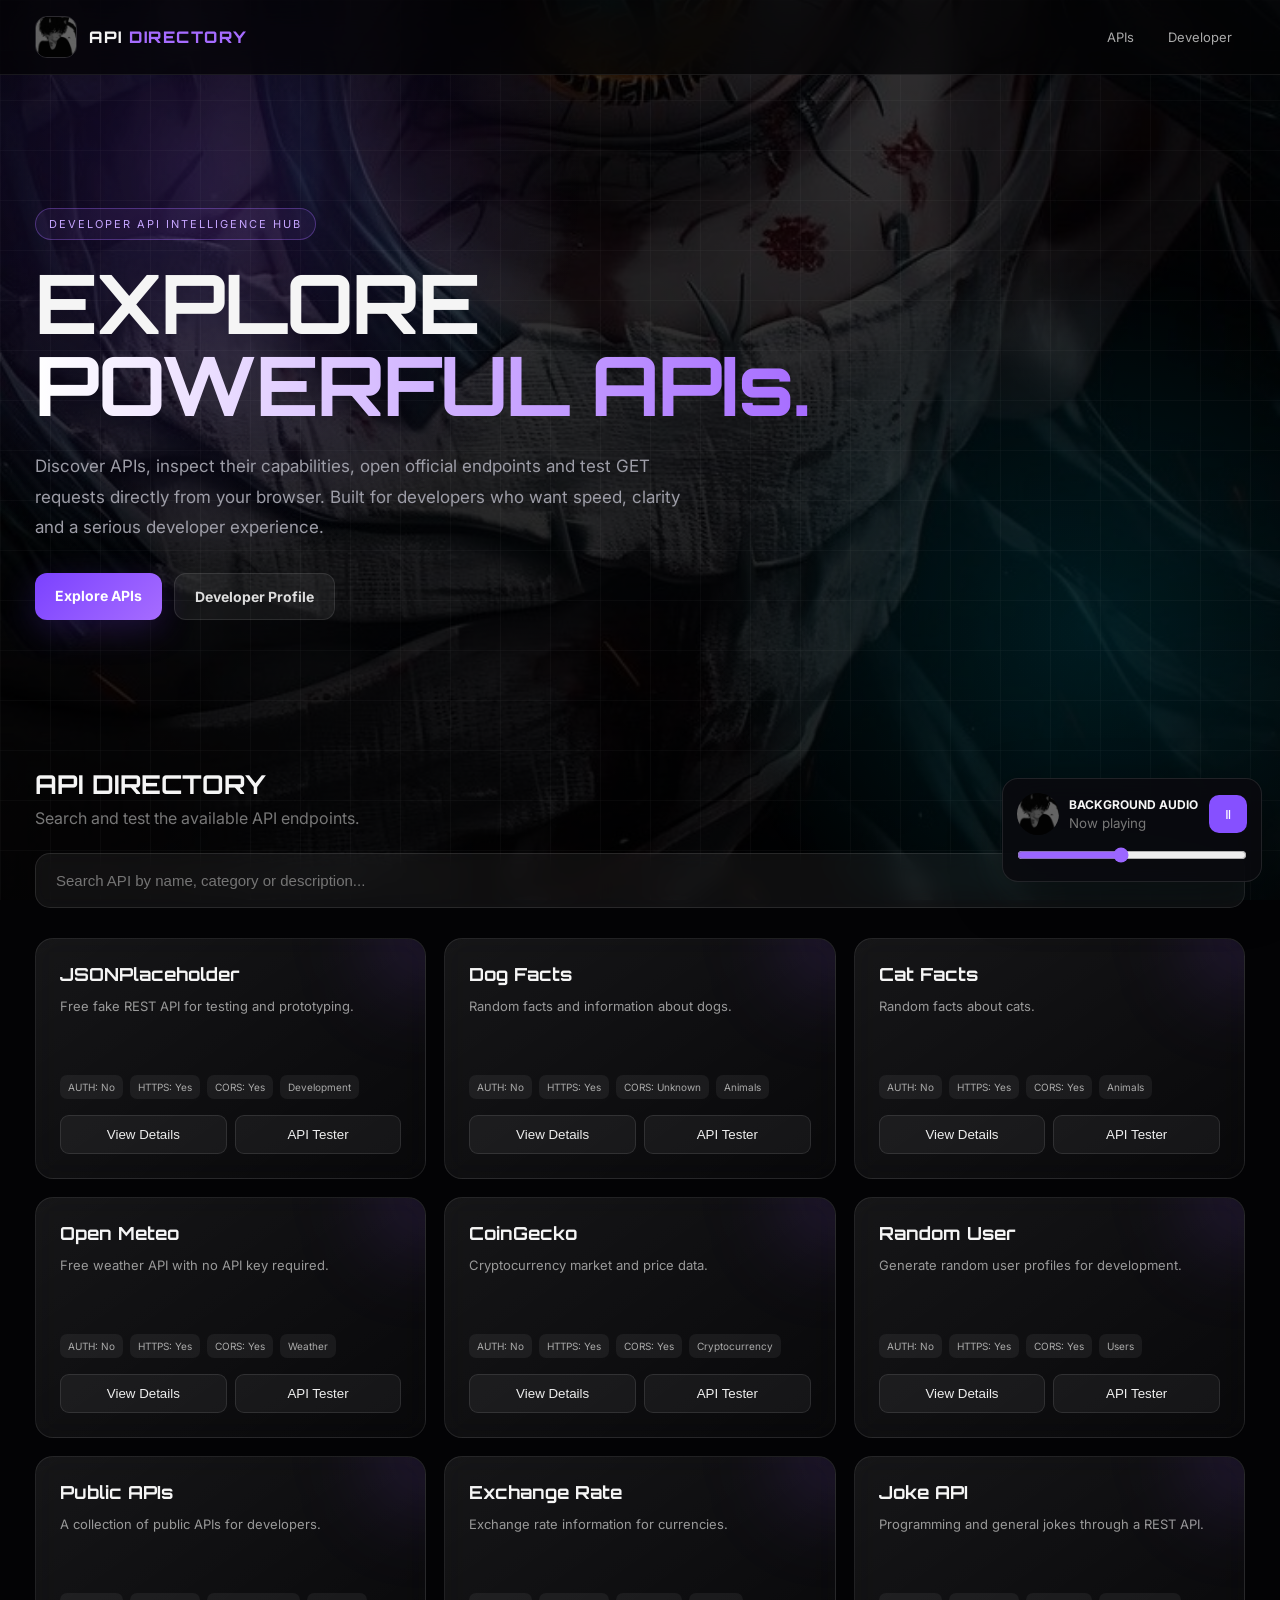
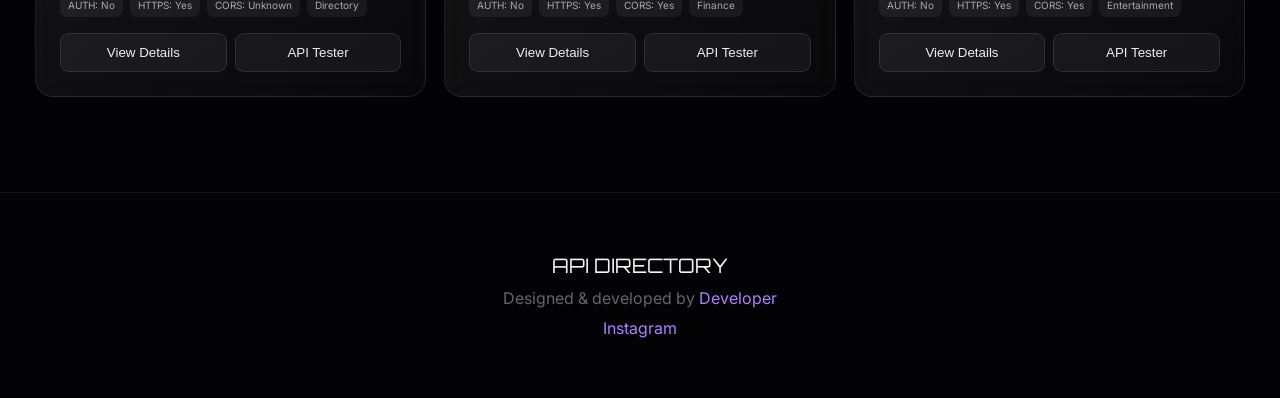
==== index.html @ 4d9b7f20 "Add files via upload" ====
<!DOCTYPE html>
<html lang="en">
<head>
<meta charset="UTF-8">
<meta name="viewport" content="width=device-width, initial-scale=1.0">
<meta name="theme-color" content="#050505">

<title>API DIRECTORY | Developer Hub</title>

<style>
@import url('https://fonts.googleapis.com/css2?family=Inter:wght@400;500;600;700;800&family=Orbitron:wght@500;600;700;800&display=swap');

*{
    box-sizing:border-box;
    margin:0;
    padding:0;
}

html{
    scroll-behavior:smooth;
}

body{
    background:#030305;
    color:#f5f5f5;
    font-family:Inter,Arial,sans-serif;
    overflow-x:hidden;
}

/* Background */
body::before{
    content:"";
    position:fixed;
    inset:0;
    background:
        linear-gradient(rgba(0,0,0,.76),rgba(0,0,0,.9)),
        url("image1.png") center/cover no-repeat;
    z-index:-3;
}

body::after{
    content:"";
    position:fixed;
    inset:0;
    background:
        radial-gradient(circle at 15% 20%,rgba(125,70,255,.18),transparent 30%),
        radial-gradient(circle at 85% 70%,rgba(0,220,255,.12),transparent 30%);
    z-index:-2;
    pointer-events:none;
}

/* Animated grid */
.grid{
    position:fixed;
    inset:0;
    z-index:-1;
    opacity:.08;
    background-image:
        linear-gradient(rgba(255,255,255,.4) 1px,transparent 1px),
        linear-gradient(90deg,rgba(255,255,255,.4) 1px,transparent 1px);
    background-size:50px 50px;
    animation:gridMove 12s linear infinite;
}

@keyframes gridMove{
    from{transform:translateY(0)}
    to{transform:translateY(50px)}
}

/* Header */
header{
    position:sticky;
    top:0;
    z-index:1000;
    backdrop-filter:blur(20px);
    background:rgba(3,3,5,.72);
    border-bottom:1px solid rgba(255,255,255,.08);
}

.nav{
    max-width:1250px;
    margin:auto;
    padding:16px 20px;
    display:flex;
    align-items:center;
    justify-content:space-between;
    gap:15px;
}

.brand{
    display:flex;
    align-items:center;
    gap:12px;
}

.brand img{
    width:42px;
    height:42px;
    object-fit:cover;
    border-radius:12px;
    border:1px solid rgba(255,255,255,.15);
}

.brand-name{
    font-family:Orbitron,sans-serif;
    font-size:16px;
    font-weight:800;
    letter-spacing:1.5px;
}

.brand-name span{
    color:#a66cff;
}

.nav-links{
    display:flex;
    gap:8px;
}

.nav-links a{
    color:#aaa;
    text-decoration:none;
    padding:10px 13px;
    border-radius:10px;
    transition:.3s;
    font-size:13px;
}

.nav-links a:hover{
    color:white;
    background:rgba(255,255,255,.08);
}

/* Hero */
.hero{
    min-height:72vh;
    max-width:1250px;
    margin:auto;
    padding:100px 20px 70px;
    display:flex;
    align-items:center;
}

.hero-content{
    max-width:800px;
}

.badge{
    display:inline-block;
    padding:8px 13px;
    border:1px solid rgba(166,108,255,.35);
    border-radius:100px;
    background:rgba(166,108,255,.08);
    color:#c6a5ff;
    font-size:11px;
    letter-spacing:2px;
    text-transform:uppercase;
    animation:pulse 2.5s infinite;
}

@keyframes pulse{
    50%{box-shadow:0 0 30px rgba(166,108,255,.2)}
}

.hero h1{
    margin-top:22px;
    font-family:Orbitron,sans-serif;
    font-size:clamp(38px,7vw,82px);
    line-height:1;
    letter-spacing:-2px;
}

.hero h1 span{
    background:linear-gradient(90deg,#fff,#a66cff,#57eaff,#fff);
    background-size:300%;
    -webkit-background-clip:text;
    color:transparent;
    animation:textFlow 5s linear infinite;
}

@keyframes textFlow{
    to{background-position:300%}
}

.hero p{
    margin-top:25px;
    color:#9d9da7;
    font-size:17px;
    line-height:1.8;
    max-width:650px;
}

.hero-buttons{
    display:flex;
    flex-wrap:wrap;
    gap:12px;
    margin-top:30px;
}

.btn{
    border:0;
    text-decoration:none;
    cursor:pointer;
    padding:14px 20px;
    border-radius:12px;
    font-weight:700;
    transition:.3s;
    font-size:14px;
}

.btn-primary{
    color:white;
    background:linear-gradient(135deg,#7b42ff,#a66cff);
    box-shadow:0 10px 35px rgba(123,66,255,.22);
}

.btn-primary:hover{
    transform:translateY(-3px);
    box-shadow:0 15px 45px rgba(123,66,255,.4);
}

.btn-dark{
    color:#ddd;
    background:rgba(255,255,255,.06);
    border:1px solid rgba(255,255,255,.1);
}

.btn-dark:hover{
    background:rgba(255,255,255,.1);
}

/* Search */
.section{
    max-width:1250px;
    margin:auto;
    padding:45px 20px;
}

.section-title{
    font-family:Orbitron,sans-serif;
    font-size:26px;
    margin-bottom:8px;
}

.section-subtitle{
    color:#777;
    margin-bottom:25px;
}

.search-box{
    position:relative;
    margin-bottom:30px;
}

.search-box input{
    width:100%;
    padding:18px 20px;
    background:rgba(255,255,255,.055);
    border:1px solid rgba(255,255,255,.1);
    color:white;
    outline:none;
    border-radius:15px;
    font-size:15px;
    backdrop-filter:blur(10px);
}

.search-box input:focus{
    border-color:#8957ff;
    box-shadow:0 0 30px rgba(137,87,255,.12);
}

/* Cards */
.api-grid{
    display:grid;
    grid-template-columns:repeat(3,1fr);
    gap:18px;
}

.api-card{
    position:relative;
    overflow:hidden;
    padding:24px;
    border-radius:18px;
    background:linear-gradient(
        145deg,
        rgba(255,255,255,.08),
        rgba(255,255,255,.025)
    );
    border:1px solid rgba(255,255,255,.09);
    backdrop-filter:blur(15px);
    transition:.4s;
    animation:cardIn .7s both;
}

.api-card::before{
    content:"";
    position:absolute;
    width:120px;
    height:120px;
    border-radius:50%;
    background:rgba(145,80,255,.13);
    filter:blur(40px);
    top:-60px;
    right:-60px;
}

.api-card:hover{
    transform:translateY(-8px);
    border-color:rgba(166,108,255,.4);
    box-shadow:0 20px 60px rgba(0,0,0,.35);
}

@keyframes cardIn{
    from{
        opacity:0;
        transform:translateY(20px);
    }
    to{
        opacity:1;
        transform:translateY(0);
    }
}

.api-card h3{
    font-family:Orbitron,sans-serif;
    font-size:18px;
    margin-bottom:10px;
}

.api-card p{
    color:#999;
    font-size:13px;
    line-height:1.7;
    min-height:65px;
}

.tags{
    display:flex;
    flex-wrap:wrap;
    gap:7px;
    margin:15px 0;
}

.tag{
    padding:6px 8px;
    background:rgba(255,255,255,.06);
    border-radius:7px;
    font-size:10px;
    color:#aaa;
}

.card-actions{
    display:flex;
    gap:8px;
    margin-top:16px;
}

.small-btn{
    flex:1;
    padding:11px;
    border-radius:9px;
    border:1px solid rgba(255,255,255,.1);
    color:#eee;
    background:rgba(255,255,255,.05);
    cursor:pointer;
    transition:.25s;
}

.small-btn:hover{
    background:#8752ff;
}

/* Modal */
.modal{
    position:fixed;
    inset:0;
    z-index:2000;
    display:none;
    align-items:center;
    justify-content:center;
    padding:20px;
    background:rgba(0,0,0,.8);
    backdrop-filter:blur(12px);
}

.modal.active{
    display:flex;
    animation:fadeIn .3s;
}

@keyframes fadeIn{
    from{opacity:0}
    to{opacity:1}
}

.modal-box{
    width:min(700px,100%);
    max-height:90vh;
    overflow:auto;
    background:#0a0a0e;
    border:1px solid rgba(255,255,255,.1);
    border-radius:20px;
    padding:25px;
    box-shadow:0 30px 100px #000;
    animation:modalIn .35s;
}

@keyframes modalIn{
    from{
        transform:scale(.92) translateY(20px);
        opacity:0;
    }
    to{
        transform:scale(1) translateY(0);
        opacity:1;
    }
}

.modal-head{
    display:flex;
    justify-content:space-between;
    align-items:center;
    gap:10px;
    margin-bottom:20px;
}

.close{
    width:38px;
    height:38px;
    border-radius:10px;
    border:0;
    background:rgba(255,255,255,.07);
    color:white;
    cursor:pointer;
    font-size:20px;
}

.api-url{
    width:100%;
    padding:14px;
    border-radius:10px;
    background:#111116;
    color:#bbb;
    border:1px solid rgba(255,255,255,.08);
    margin:10px 0 15px;
    word-break:break-all;
}

.test-row{
    display:flex;
    gap:10px;
}

.test-row input{
    flex:1;
    padding:13px;
    border-radius:10px;
    border:1px solid rgba(255,255,255,.1);
    background:#111116;
    color:white;
    outline:none;
}

.response{
    margin-top:15px;
    background:#050507;
    border:1px solid rgba(255,255,255,.07);
    padding:15px;
    border-radius:12px;
    min-height:100px;
    max-height:300px;
    overflow:auto;
    white-space:pre-wrap;
    font-family:monospace;
    color:#b8ffce;
    font-size:12px;
}

/* Music */
.music-panel{
    position:fixed;
    right:18px;
    bottom:18px;
    z-index:1500;
    width:260px;
    padding:14px;
    border-radius:16px;
    background:rgba(10,10,14,.88);
    border:1px solid rgba(255,255,255,.1);
    backdrop-filter:blur(20px);
    box-shadow:0 15px 50px rgba(0,0,0,.4);
}

.music-top{
    display:flex;
    align-items:center;
    gap:10px;
}

.music-disc{
    width:42px;
    height:42px;
    border-radius:50%;
    object-fit:cover;
    animation:spin 5s linear infinite;
    animation-play-state:paused;
}

.music-disc.playing{
    animation-play-state:running;
}

@keyframes spin{
    to{transform:rotate(360deg)}
}

.music-info{
    flex:1;
    overflow:hidden;
}

.music-info strong{
    display:block;
    font-size:12px;
}

.music-info small{
    color:#777;
}

.music-control{
    width:38px;
    height:38px;
    border:0;
    border-radius:10px;
    background:#8650ff;
    color:white;
    cursor:pointer;
}

.volume{
    width:100%;
    margin-top:12px;
    accent-color:#9b66ff;
}

.music-warning{
    display:none;
    margin-top:8px;
    font-size:10px;
    color:#999;
}

/* Footer */
footer{
    margin-top:50px;
    padding:60px 20px;
    text-align:center;
    border-top:1px solid rgba(255,255,255,.07);
}

.footer-title{
    font-family:Orbitron,sans-serif;
    font-size:20px;
}

footer p{
    color:#666;
    margin-top:10px;
}

footer a{
    color:#ad80ff;
    text-decoration:none;
}

/* Responsive */
@media(max-width:900px){
    .api-grid{
        grid-template-columns:repeat(2,1fr);
    }
}

@media(max-width:600px){
    .nav-links a:nth-child(1){
        display:none;
    }

    .hero{
        min-height:65vh;
        padding-top:70px;
    }

    .hero h1{
        font-size:43px;
    }

    .hero p{
        font-size:14px;
    }

    .api-grid{
        grid-template-columns:1fr;
    }

    .music-panel{
        width:calc(100% - 30px);
        right:15px;
        bottom:15px;
    }
}
</style>
</head>

<body>

<div class="grid"></div>

<header>
    <nav class="nav">
        <div class="brand">
            <img src="image.png" alt="Logo">
            <div class="brand-name">API <span>DIRECTORY</span></div>
        </div>

        <div class="nav-links">
            <a href="#apis">APIs</a>
            <a href="developer.html">Developer</a>
        </div>
    </nav>
</header>

<main>

<section class="hero">
    <div class="hero-content">

        <div class="badge">Developer API Intelligence Hub</div>

        <h1>
            EXPLORE<br>
            <span>POWERFUL APIs.</span>
        </h1>

        <p>
            Discover APIs, inspect their capabilities, open official
            endpoints and test GET requests directly from your browser.
            Built for developers who want speed, clarity and a serious
            developer experience.
        </p>

        <div class="hero-buttons">
            <a href="#apis" class="btn btn-primary">Explore APIs</a>
            <a href="developer.html" class="btn btn-dark">Developer Profile</a>
        </div>

    </div>
</section>

<section class="section" id="apis">

    <h2 class="section-title">API DIRECTORY</h2>
    <p class="section-subtitle">
        Search and test the available API endpoints.
    </p>

    <div class="search-box">
        <input
            id="searchInput"
            type="search"
            placeholder="Search API by name, category or description..."
        >
    </div>

    <div class="api-grid" id="apiGrid"></div>

</section>

</main>

<!-- API MODAL -->
<div class="modal" id="apiModal">

    <div class="modal-box">

        <div class="modal-head">
            <div>
                <div class="badge">API TESTER</div>
                <h2 id="modalTitle" style="margin-top:12px;">API</h2>
            </div>

            <button class="close" id="closeModal">×</button>
        </div>

        <p id="modalDescription" style="color:#999;line-height:1.7;"></p>

        <div class="api-url" id="modalUrl"></div>

        <div class="test-row">
            <input id="testUrl" type="url" placeholder="GET endpoint URL">
            <button class="btn btn-primary" id="sendRequest">
                TEST
            </button>
        </div>

        <div class="response" id="responseBox">
Waiting for request...
        </div>

    </div>

</div>

<!-- MUSIC -->
<audio id="bgMusic" src="music.mp3" loop preload="auto"></audio>

<div class="music-panel">

    <div class="music-top">

        <img
            src="image.png"
            class="music-disc"
            id="musicDisc"
            alt="Music"
        >

        <div class="music-info">
            <strong>BACKGROUND AUDIO</strong>
            <small id="musicStatus">Preparing...</small>
        </div>

        <button class="music-control" id="musicButton">
            ▶
        </button>

    </div>

    <input
        class="volume"
        id="volumeControl"
        type="range"
        min="0"
        max="1"
        step="0.01"
        value="0.45"
    >

    <div class="music-warning" id="musicWarning">
        Browser autoplay blocked. Tap PLAY to start music.
    </div>

</div>

<footer>

    <div class="footer-title">API DIRECTORY</div>

    <p>
        Designed & developed by
        <a href="developer.html">Developer</a>
    </p>

    <p>
        <a
            href="https://www.instagram.com/elicen_furios?igsi=d3NiNTMwZGF1MnZj"
            target="_blank"
            rel="noopener"
        >
            Instagram
        </a>
    </p>

</footer>

<script src="app.js"></script>

</body>
</html>
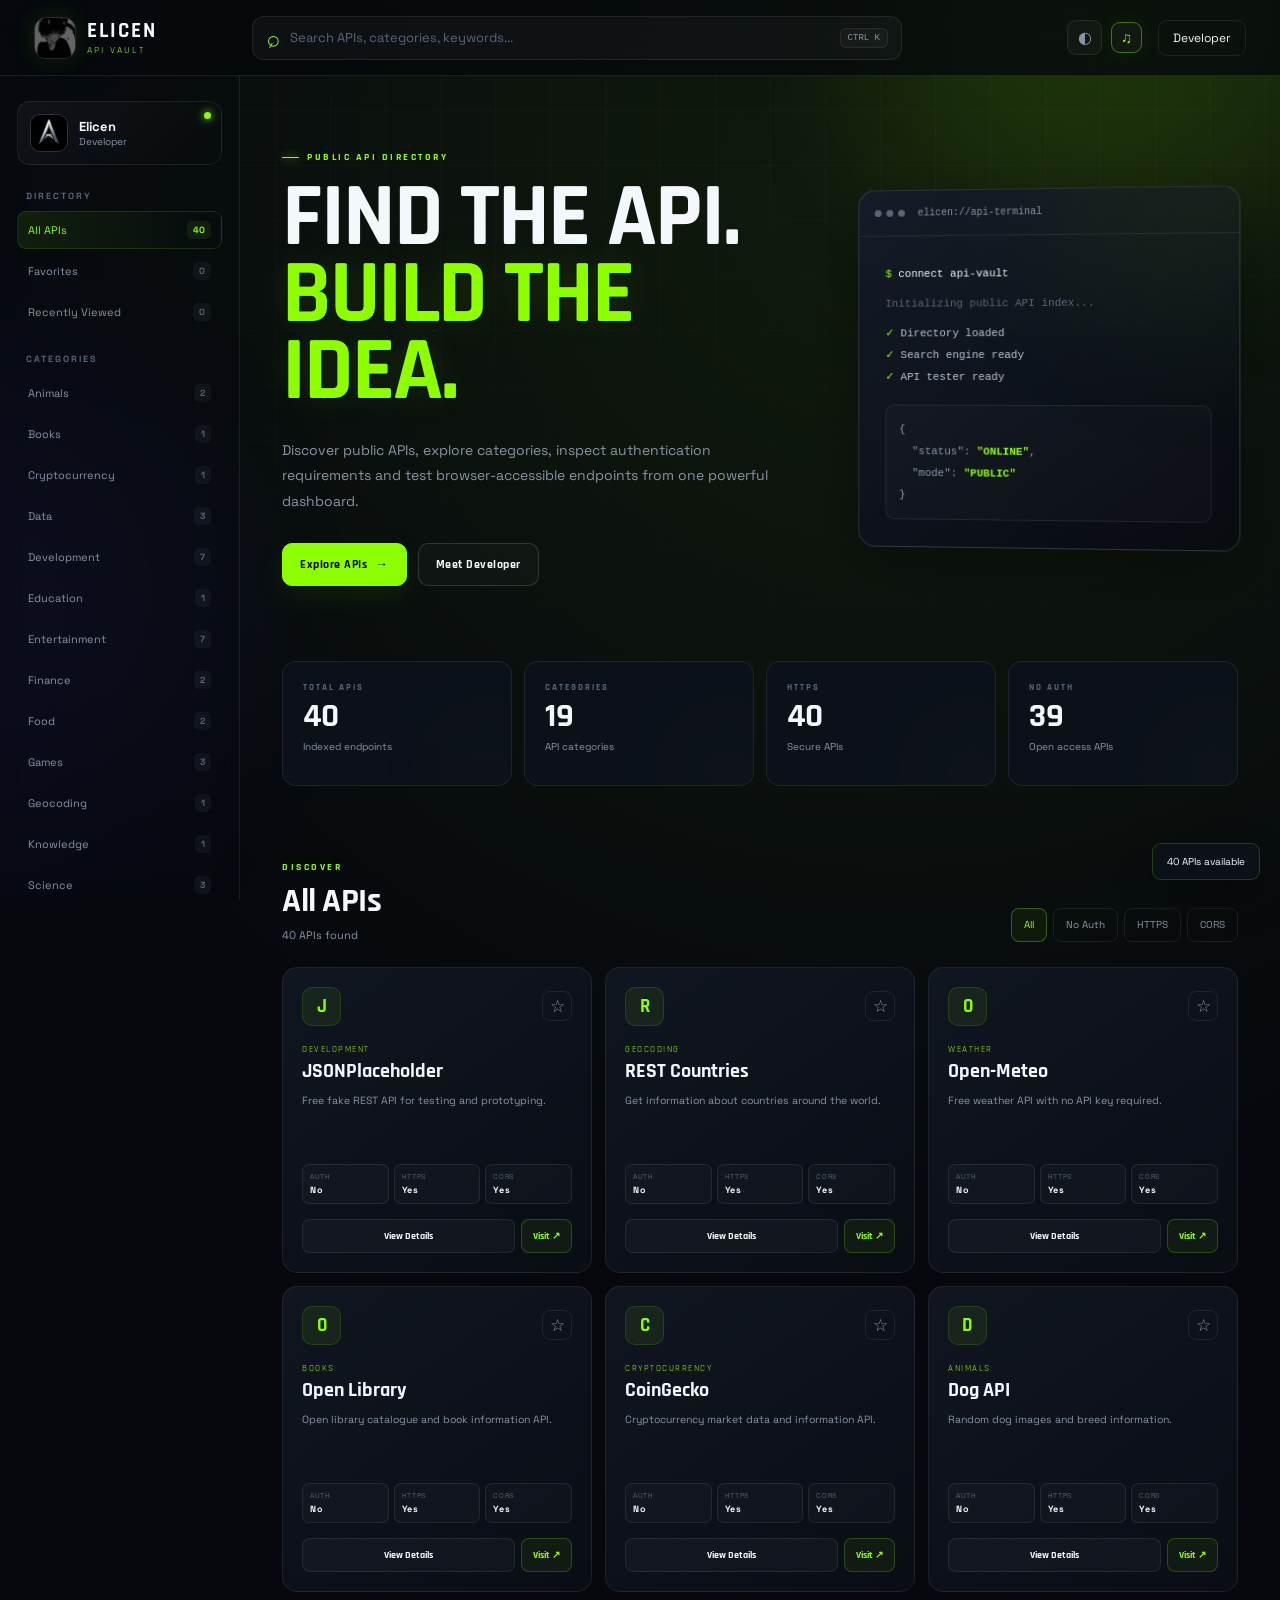
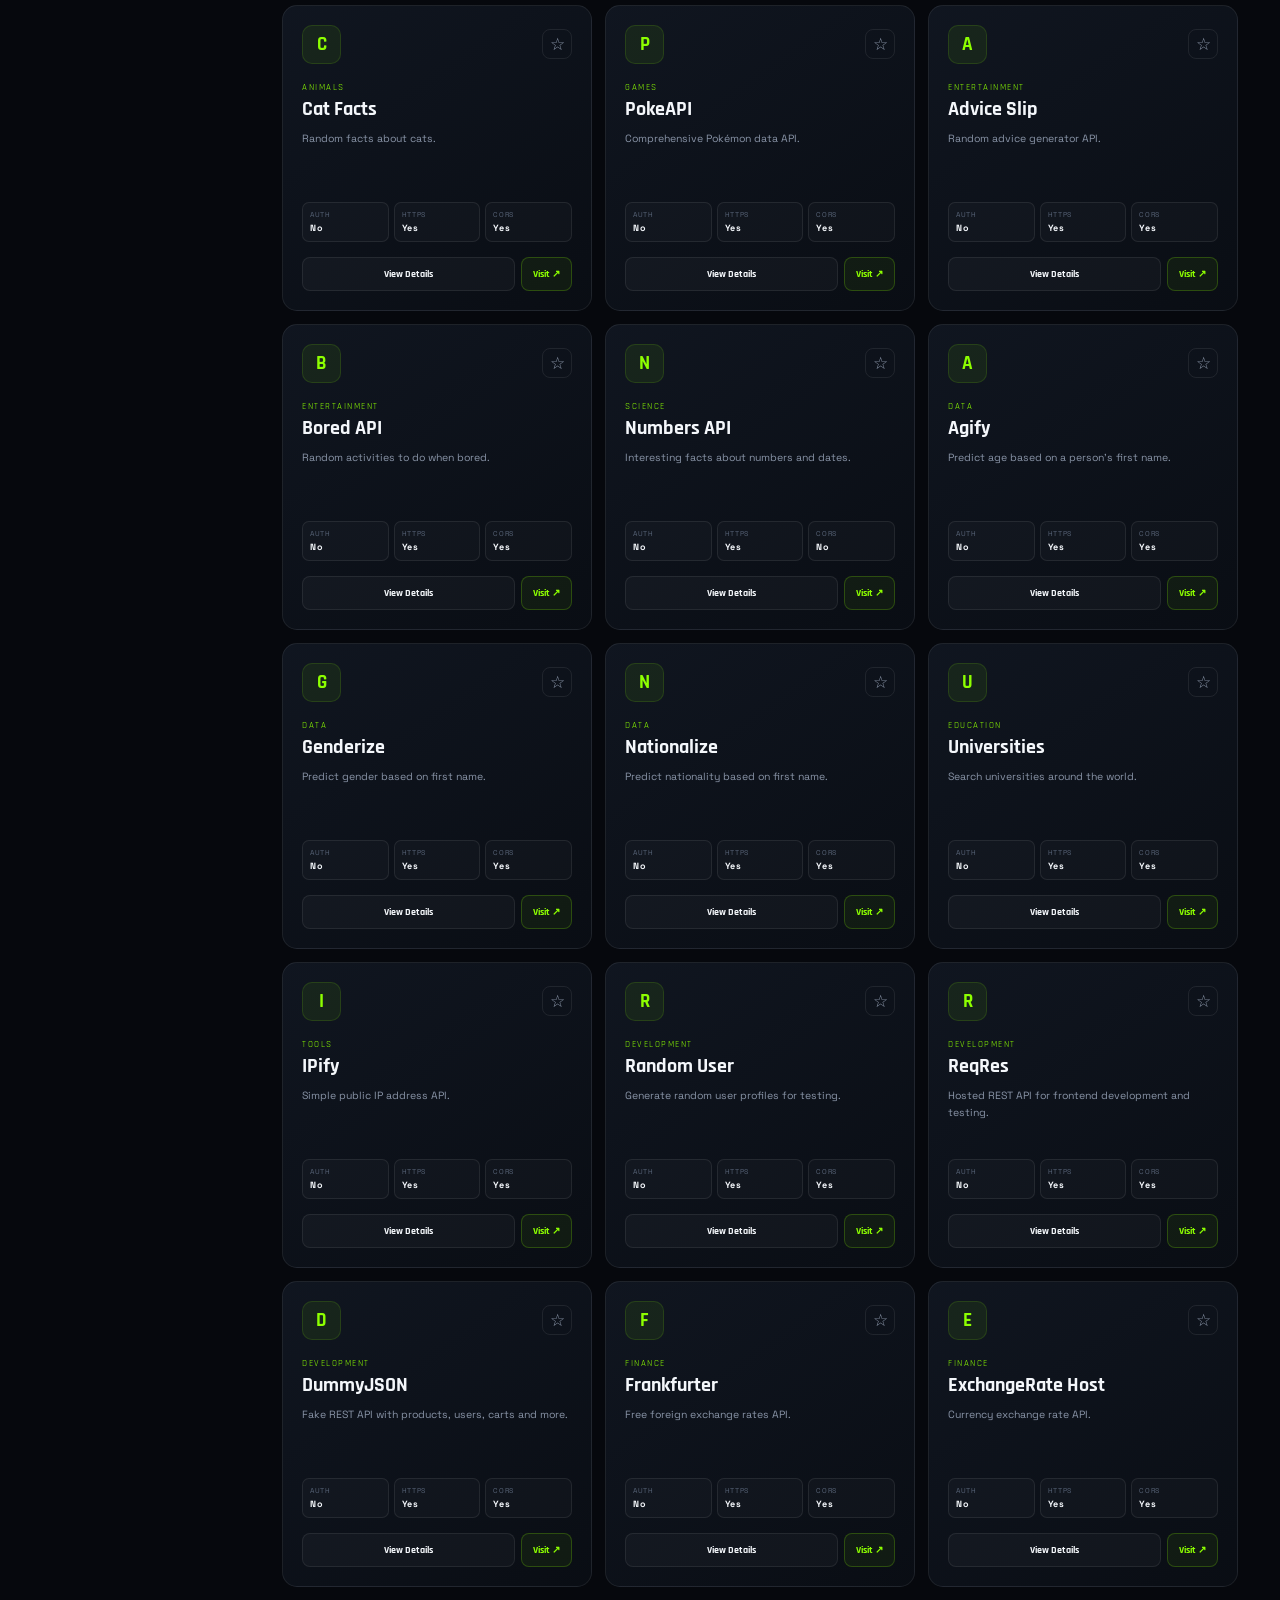
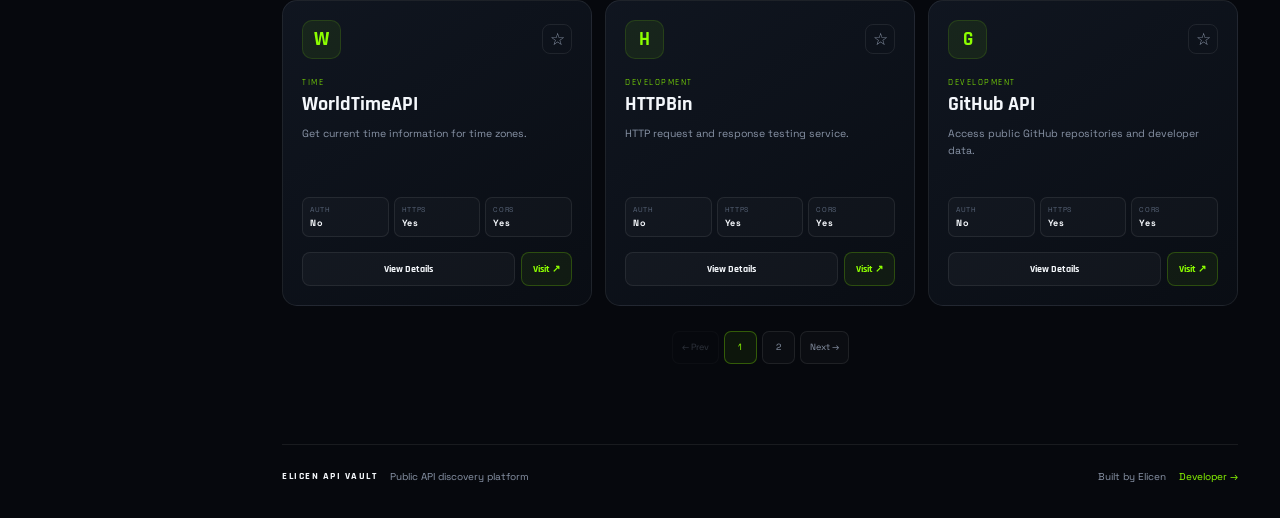
==== commit a45f86f8: "Add files via upload" ====
--- a/index.html
+++ b/index.html
@@ -1,779 +1,550 @@
 <!DOCTYPE html>
 <html lang="en">
 <head>
-<meta charset="UTF-8">
-<meta name="viewport" content="width=device-width, initial-scale=1.0">
-<meta name="theme-color" content="#050505">
-
-<title>API DIRECTORY | Developer Hub</title>
-
-<style>
-@import url('https://fonts.googleapis.com/css2?family=Inter:wght@400;500;600;700;800&family=Orbitron:wght@500;600;700;800&display=swap');
-
-*{
-    box-sizing:border-box;
-    margin:0;
-    padding:0;
-}
-
-html{
-    scroll-behavior:smooth;
-}
-
-body{
-    background:#030305;
-    color:#f5f5f5;
-    font-family:Inter,Arial,sans-serif;
-    overflow-x:hidden;
-}
-
-/* Background */
-body::before{
-    content:"";
-    position:fixed;
-    inset:0;
-    background:
-        linear-gradient(rgba(0,0,0,.76),rgba(0,0,0,.9)),
-        url("image1.png") center/cover no-repeat;
-    z-index:-3;
-}
-
-body::after{
-    content:"";
-    position:fixed;
-    inset:0;
-    background:
-        radial-gradient(circle at 15% 20%,rgba(125,70,255,.18),transparent 30%),
-        radial-gradient(circle at 85% 70%,rgba(0,220,255,.12),transparent 30%);
-    z-index:-2;
-    pointer-events:none;
-}
-
-/* Animated grid */
-.grid{
-    position:fixed;
-    inset:0;
-    z-index:-1;
-    opacity:.08;
-    background-image:
-        linear-gradient(rgba(255,255,255,.4) 1px,transparent 1px),
-        linear-gradient(90deg,rgba(255,255,255,.4) 1px,transparent 1px);
-    background-size:50px 50px;
-    animation:gridMove 12s linear infinite;
-}
-
-@keyframes gridMove{
-    from{transform:translateY(0)}
-    to{transform:translateY(50px)}
-}
-
-/* Header */
-header{
-    position:sticky;
-    top:0;
-    z-index:1000;
-    backdrop-filter:blur(20px);
-    background:rgba(3,3,5,.72);
-    border-bottom:1px solid rgba(255,255,255,.08);
-}
-
-.nav{
-    max-width:1250px;
-    margin:auto;
-    padding:16px 20px;
-    display:flex;
-    align-items:center;
-    justify-content:space-between;
-    gap:15px;
-}
-
-.brand{
-    display:flex;
-    align-items:center;
-    gap:12px;
-}
-
-.brand img{
-    width:42px;
-    height:42px;
-    object-fit:cover;
-    border-radius:12px;
-    border:1px solid rgba(255,255,255,.15);
-}
-
-.brand-name{
-    font-family:Orbitron,sans-serif;
-    font-size:16px;
-    font-weight:800;
-    letter-spacing:1.5px;
-}
-
-.brand-name span{
-    color:#a66cff;
-}
-
-.nav-links{
-    display:flex;
-    gap:8px;
-}
-
-.nav-links a{
-    color:#aaa;
-    text-decoration:none;
-    padding:10px 13px;
-    border-radius:10px;
-    transition:.3s;
-    font-size:13px;
-}
-
-.nav-links a:hover{
-    color:white;
-    background:rgba(255,255,255,.08);
-}
-
-/* Hero */
-.hero{
-    min-height:72vh;
-    max-width:1250px;
-    margin:auto;
-    padding:100px 20px 70px;
-    display:flex;
-    align-items:center;
-}
-
-.hero-content{
-    max-width:800px;
-}
-
-.badge{
-    display:inline-block;
-    padding:8px 13px;
-    border:1px solid rgba(166,108,255,.35);
-    border-radius:100px;
-    background:rgba(166,108,255,.08);
-    color:#c6a5ff;
-    font-size:11px;
-    letter-spacing:2px;
-    text-transform:uppercase;
-    animation:pulse 2.5s infinite;
-}
-
-@keyframes pulse{
-    50%{box-shadow:0 0 30px rgba(166,108,255,.2)}
-}
-
-.hero h1{
-    margin-top:22px;
-    font-family:Orbitron,sans-serif;
-    font-size:clamp(38px,7vw,82px);
-    line-height:1;
-    letter-spacing:-2px;
-}
-
-.hero h1 span{
-    background:linear-gradient(90deg,#fff,#a66cff,#57eaff,#fff);
-    background-size:300%;
-    -webkit-background-clip:text;
-    color:transparent;
-    animation:textFlow 5s linear infinite;
-}
-
-@keyframes textFlow{
-    to{background-position:300%}
-}
-
-.hero p{
-    margin-top:25px;
-    color:#9d9da7;
-    font-size:17px;
-    line-height:1.8;
-    max-width:650px;
-}
-
-.hero-buttons{
-    display:flex;
-    flex-wrap:wrap;
-    gap:12px;
-    margin-top:30px;
-}
-
-.btn{
-    border:0;
-    text-decoration:none;
-    cursor:pointer;
-    padding:14px 20px;
-    border-radius:12px;
-    font-weight:700;
-    transition:.3s;
-    font-size:14px;
-}
-
-.btn-primary{
-    color:white;
-    background:linear-gradient(135deg,#7b42ff,#a66cff);
-    box-shadow:0 10px 35px rgba(123,66,255,.22);
-}
-
-.btn-primary:hover{
-    transform:translateY(-3px);
-    box-shadow:0 15px 45px rgba(123,66,255,.4);
-}
-
-.btn-dark{
-    color:#ddd;
-    background:rgba(255,255,255,.06);
-    border:1px solid rgba(255,255,255,.1);
-}
-
-.btn-dark:hover{
-    background:rgba(255,255,255,.1);
-}
-
-/* Search */
-.section{
-    max-width:1250px;
-    margin:auto;
-    padding:45px 20px;
-}
-
-.section-title{
-    font-family:Orbitron,sans-serif;
-    font-size:26px;
-    margin-bottom:8px;
-}
-
-.section-subtitle{
-    color:#777;
-    margin-bottom:25px;
-}
-
-.search-box{
-    position:relative;
-    margin-bottom:30px;
-}
-
-.search-box input{
-    width:100%;
-    padding:18px 20px;
-    background:rgba(255,255,255,.055);
-    border:1px solid rgba(255,255,255,.1);
-    color:white;
-    outline:none;
-    border-radius:15px;
-    font-size:15px;
-    backdrop-filter:blur(10px);
-}
-
-.search-box input:focus{
-    border-color:#8957ff;
-    box-shadow:0 0 30px rgba(137,87,255,.12);
-}
-
-/* Cards */
-.api-grid{
-    display:grid;
-    grid-template-columns:repeat(3,1fr);
-    gap:18px;
-}
-
-.api-card{
-    position:relative;
-    overflow:hidden;
-    padding:24px;
-    border-radius:18px;
-    background:linear-gradient(
-        145deg,
-        rgba(255,255,255,.08),
-        rgba(255,255,255,.025)
-    );
-    border:1px solid rgba(255,255,255,.09);
-    backdrop-filter:blur(15px);
-    transition:.4s;
-    animation:cardIn .7s both;
-}
-
-.api-card::before{
-    content:"";
-    position:absolute;
-    width:120px;
-    height:120px;
-    border-radius:50%;
-    background:rgba(145,80,255,.13);
-    filter:blur(40px);
-    top:-60px;
-    right:-60px;
-}
-
-.api-card:hover{
-    transform:translateY(-8px);
-    border-color:rgba(166,108,255,.4);
-    box-shadow:0 20px 60px rgba(0,0,0,.35);
-}
-
-@keyframes cardIn{
-    from{
-        opacity:0;
-        transform:translateY(20px);
-    }
-    to{
-        opacity:1;
-        transform:translateY(0);
-    }
-}
-
-.api-card h3{
-    font-family:Orbitron,sans-serif;
-    font-size:18px;
-    margin-bottom:10px;
-}
-
-.api-card p{
-    color:#999;
-    font-size:13px;
-    line-height:1.7;
-    min-height:65px;
-}
-
-.tags{
-    display:flex;
-    flex-wrap:wrap;
-    gap:7px;
-    margin:15px 0;
-}
-
-.tag{
-    padding:6px 8px;
-    background:rgba(255,255,255,.06);
-    border-radius:7px;
-    font-size:10px;
-    color:#aaa;
-}
-
-.card-actions{
-    display:flex;
-    gap:8px;
-    margin-top:16px;
-}
-
-.small-btn{
-    flex:1;
-    padding:11px;
-    border-radius:9px;
-    border:1px solid rgba(255,255,255,.1);
-    color:#eee;
-    background:rgba(255,255,255,.05);
-    cursor:pointer;
-    transition:.25s;
-}
-
-.small-btn:hover{
-    background:#8752ff;
-}
-
-/* Modal */
-.modal{
-    position:fixed;
-    inset:0;
-    z-index:2000;
-    display:none;
-    align-items:center;
-    justify-content:center;
-    padding:20px;
-    background:rgba(0,0,0,.8);
-    backdrop-filter:blur(12px);
-}
-
-.modal.active{
-    display:flex;
-    animation:fadeIn .3s;
-}
-
-@keyframes fadeIn{
-    from{opacity:0}
-    to{opacity:1}
-}
-
-.modal-box{
-    width:min(700px,100%);
-    max-height:90vh;
-    overflow:auto;
-    background:#0a0a0e;
-    border:1px solid rgba(255,255,255,.1);
-    border-radius:20px;
-    padding:25px;
-    box-shadow:0 30px 100px #000;
-    animation:modalIn .35s;
-}
-
-@keyframes modalIn{
-    from{
-        transform:scale(.92) translateY(20px);
-        opacity:0;
-    }
-    to{
-        transform:scale(1) translateY(0);
-        opacity:1;
-    }
-}
-
-.modal-head{
-    display:flex;
-    justify-content:space-between;
-    align-items:center;
-    gap:10px;
-    margin-bottom:20px;
-}
-
-.close{
-    width:38px;
-    height:38px;
-    border-radius:10px;
-    border:0;
-    background:rgba(255,255,255,.07);
-    color:white;
-    cursor:pointer;
-    font-size:20px;
-}
-
-.api-url{
-    width:100%;
-    padding:14px;
-    border-radius:10px;
-    background:#111116;
-    color:#bbb;
-    border:1px solid rgba(255,255,255,.08);
-    margin:10px 0 15px;
-    word-break:break-all;
-}
-
-.test-row{
-    display:flex;
-    gap:10px;
-}
-
-.test-row input{
-    flex:1;
-    padding:13px;
-    border-radius:10px;
-    border:1px solid rgba(255,255,255,.1);
-    background:#111116;
-    color:white;
-    outline:none;
-}
-
-.response{
-    margin-top:15px;
-    background:#050507;
-    border:1px solid rgba(255,255,255,.07);
-    padding:15px;
-    border-radius:12px;
-    min-height:100px;
-    max-height:300px;
-    overflow:auto;
-    white-space:pre-wrap;
-    font-family:monospace;
-    color:#b8ffce;
-    font-size:12px;
-}
-
-/* Music */
-.music-panel{
-    position:fixed;
-    right:18px;
-    bottom:18px;
-    z-index:1500;
-    width:260px;
-    padding:14px;
-    border-radius:16px;
-    background:rgba(10,10,14,.88);
-    border:1px solid rgba(255,255,255,.1);
-    backdrop-filter:blur(20px);
-    box-shadow:0 15px 50px rgba(0,0,0,.4);
-}
-
-.music-top{
-    display:flex;
-    align-items:center;
-    gap:10px;
-}
-
-.music-disc{
-    width:42px;
-    height:42px;
-    border-radius:50%;
-    object-fit:cover;
-    animation:spin 5s linear infinite;
-    animation-play-state:paused;
-}
-
-.music-disc.playing{
-    animation-play-state:running;
-}
-
-@keyframes spin{
-    to{transform:rotate(360deg)}
-}
-
-.music-info{
-    flex:1;
-    overflow:hidden;
-}
-
-.music-info strong{
-    display:block;
-    font-size:12px;
-}
-
-.music-info small{
-    color:#777;
-}
-
-.music-control{
-    width:38px;
-    height:38px;
-    border:0;
-    border-radius:10px;
-    background:#8650ff;
-    color:white;
-    cursor:pointer;
-}
-
-.volume{
-    width:100%;
-    margin-top:12px;
-    accent-color:#9b66ff;
-}
-
-.music-warning{
-    display:none;
-    margin-top:8px;
-    font-size:10px;
-    color:#999;
-}
-
-/* Footer */
-footer{
-    margin-top:50px;
-    padding:60px 20px;
-    text-align:center;
-    border-top:1px solid rgba(255,255,255,.07);
-}
-
-.footer-title{
-    font-family:Orbitron,sans-serif;
-    font-size:20px;
-}
-
-footer p{
-    color:#666;
-    margin-top:10px;
-}
-
-footer a{
-    color:#ad80ff;
-    text-decoration:none;
-}
-
-/* Responsive */
-@media(max-width:900px){
-    .api-grid{
-        grid-template-columns:repeat(2,1fr);
-    }
-}
-
-@media(max-width:600px){
-    .nav-links a:nth-child(1){
-        display:none;
-    }
-
-    .hero{
-        min-height:65vh;
-        padding-top:70px;
-    }
-
-    .hero h1{
-        font-size:43px;
-    }
-
-    .hero p{
-        font-size:14px;
-    }
-
-    .api-grid{
-        grid-template-columns:1fr;
-    }
-
-    .music-panel{
-        width:calc(100% - 30px);
-        right:15px;
-        bottom:15px;
-    }
-}
-</style>
+  <meta charset="UTF-8">
+  <meta name="viewport" content="width=device-width, initial-scale=1.0">
+
+  <meta name="theme-color" content="#07090f">
+  <meta name="description" content="Elicen API Vault — discover, search and test public APIs.">
+
+  <title>Elicen API Vault</title>
+
+  <link rel="preconnect" href="https://fonts.googleapis.com">
+  <link rel="preconnect" href="https://fonts.gstatic.com" crossorigin>
+
+  <link
+    href="https://fonts.googleapis.com/css2?family=Space+Grotesk:wght@400;500;600;700&family=Rajdhani:wght@400;500;600;700&display=swap"
+    rel="stylesheet"
+  >
+
+  <link rel="stylesheet" href="style.css">
 </head>
 
 <body>
 
-<div class="grid"></div>
-
-<header>
-    <nav class="nav">
-        <div class="brand">
-            <img src="image.png" alt="Logo">
-            <div class="brand-name">API <span>DIRECTORY</span></div>
-        </div>
-
-        <div class="nav-links">
-            <a href="#apis">APIs</a>
-            <a href="developer.html">Developer</a>
-        </div>
-    </nav>
-</header>
-
-<main>
-
-<section class="hero">
-    <div class="hero-content">
-
-        <div class="badge">Developer API Intelligence Hub</div>
-
-        <h1>
-            EXPLORE<br>
-            <span>POWERFUL APIs.</span>
-        </h1>
+  <div class="bg-effects">
+    <div class="glow glow-one"></div>
+    <div class="glow glow-two"></div>
+    <div class="grid-bg"></div>
+  </div>
+
+  <header class="topbar">
+
+    <a href="index.html" class="brand">
+      <img src="image.png" alt="Elicen logo">
+
+      <div class="brand-text">
+        <strong>ELICEN</strong>
+        <span>API VAULT</span>
+      </div>
+    </a>
+
+    <div class="search-box">
+      <span class="search-symbol">⌕</span>
+
+      <input
+        id="searchInput"
+        type="search"
+        autocomplete="off"
+        placeholder="Search APIs, categories, keywords..."
+      >
+
+      <kbd>CTRL K</kbd>
+    </div>
+
+    <div class="top-actions">
+
+      <button
+        id="themeBtn"
+        class="icon-btn"
+        type="button"
+        title="Change theme"
+        aria-label="Change theme"
+      >
+        ◐
+      </button>
+
+      <!-- Small music icon -->
+      <button
+        id="musicBtn"
+        class="music-btn"
+        type="button"
+        title="Music"
+        aria-label="Music"
+      >
+        ♫
+      </button>
+
+      <a href="developer.html" class="developer-link">
+        Developer
+      </a>
+
+    </div>
+
+  </header>
+
+  <audio id="music" src="music.mp3" loop preload="auto"></audio>
+
+
+  <button
+    id="menuBtn"
+    class="mobile-menu"
+    type="button"
+    aria-label="Open menu"
+  >
+    ☰
+  </button>
+
+
+  <div class="layout">
+
+    <aside id="sidebar">
+
+      <div class="profile-card">
+        <img src="image2.png" alt="Developer">
+
+        <div>
+          <strong>Elicen</strong>
+          <span>Developer</span>
+        </div>
+
+        <span class="online-dot"></span>
+      </div>
+
+
+      <div class="side-title">
+        DIRECTORY
+      </div>
+
+
+      <button class="side-btn active" data-view="all">
+        <span>All APIs</span>
+        <b id="allCount">0</b>
+      </button>
+
+
+      <button class="side-btn" data-view="favorites">
+        <span>Favorites</span>
+        <b id="favCount">0</b>
+      </button>
+
+
+      <button class="side-btn" data-view="recent">
+        <span>Recently Viewed</span>
+        <b id="recentCount">0</b>
+      </button>
+
+
+      <div class="side-title category-title">
+        CATEGORIES
+      </div>
+
+
+      <div id="categories"></div>
+
+
+      <div class="side-footer">
+
+        <a href="developer.html">
+          Developer
+        </a>
+
+        <a
+          href="https://www.instagram.com/elicen_furios?igsi=d3NiNTMwZGF1MnZj"
+          target="_blank"
+          rel="noopener noreferrer"
+        >
+          Instagram ↗
+        </a>
+
+      </div>
+
+    </aside>
+
+
+    <main>
+
+      <section class="hero">
+
+        <div class="hero-copy">
+
+          <div class="eyebrow">
+            <span></span>
+            PUBLIC API DIRECTORY
+          </div>
+
+          <h1>
+            FIND THE API.
+            <br>
+            <em>BUILD THE IDEA.</em>
+          </h1>
+
+          <p>
+            Discover public APIs, explore categories, inspect
+            authentication requirements and test browser-accessible
+            endpoints from one powerful dashboard.
+          </p>
+
+          <div class="hero-buttons">
+
+            <button
+              id="exploreBtn"
+              class="primary-btn"
+              type="button"
+            >
+              Explore APIs
+              <span>→</span>
+            </button>
+
+            <a
+              href="developer.html"
+              class="outline-btn"
+            >
+              Meet Developer
+            </a>
+
+          </div>
+
+        </div>
+
+
+        <div class="terminal-card">
+
+          <div class="terminal-header">
+
+            <div class="terminal-dots">
+              <i></i>
+              <i></i>
+              <i></i>
+            </div>
+
+            <span>elicen://api-terminal</span>
+
+          </div>
+
+
+          <div class="terminal-body">
+
+            <div>
+              <span class="terminal-green">$</span>
+              <span>connect api-vault</span>
+            </div>
+
+            <div class="terminal-muted">
+              Initializing public API index...
+            </div>
+
+            <div class="terminal-line">
+              <span class="terminal-green">✓</span>
+              <span>Directory loaded</span>
+            </div>
+
+            <div class="terminal-line">
+              <span class="terminal-green">✓</span>
+              <span>Search engine ready</span>
+            </div>
+
+            <div class="terminal-line">
+              <span class="terminal-green">✓</span>
+              <span>API tester ready</span>
+            </div>
+
+            <div class="terminal-json">
+              {
+              <br>
+              &nbsp;&nbsp;"status":
+              <b>"ONLINE"</b>,
+              <br>
+              &nbsp;&nbsp;"mode":
+              <b>"PUBLIC"</b>
+              <br>
+              }
+            </div>
+
+          </div>
+
+        </div>
+
+      </section>
+
+
+      <section class="stats-grid">
+
+        <div class="stat-card">
+          <span class="stat-label">TOTAL APIS</span>
+          <strong id="totalApis">0</strong>
+          <small>Indexed endpoints</small>
+        </div>
+
+        <div class="stat-card">
+          <span class="stat-label">CATEGORIES</span>
+          <strong id="totalCategories">0</strong>
+          <small>API categories</small>
+        </div>
+
+        <div class="stat-card">
+          <span class="stat-label">HTTPS</span>
+          <strong id="httpsApis">0</strong>
+          <small>Secure APIs</small>
+        </div>
+
+        <div class="stat-card">
+          <span class="stat-label">NO AUTH</span>
+          <strong id="noAuthApis">0</strong>
+          <small>Open access APIs</small>
+        </div>
+
+      </section>
+
+
+      <section id="directory" class="directory-section">
+
+        <div class="section-header">
+
+          <div>
+
+            <div class="eyebrow">
+              DISCOVER
+            </div>
+
+            <h2 id="sectionTitle">
+              All APIs
+            </h2>
+
+            <p id="resultText">
+              Loading API directory...
+            </p>
+
+          </div>
+
+
+          <div class="filters">
+
+            <button
+              class="filter active"
+              data-filter="all"
+              type="button"
+            >
+              All
+            </button>
+
+            <button
+              class="filter"
+              data-filter="noauth"
+              type="button"
+            >
+              No Auth
+            </button>
+
+            <button
+              class="filter"
+              data-filter="https"
+              type="button"
+            >
+              HTTPS
+            </button>
+
+            <button
+              class="filter"
+              data-filter="cors"
+              type="button"
+            >
+              CORS
+            </button>
+
+          </div>
+
+        </div>
+
+
+        <div id="loading" class="loading">
+
+          <div class="loader-ring"></div>
+
+          <h3>
+            Loading API Vault
+          </h3>
+
+          <p>
+            Connecting to public API sources...
+          </p>
+
+        </div>
+
+
+        <div id="apiGrid" class="api-grid"></div>
+
+
+        <div id="pagination"></div>
+
+      </section>
+
+
+      <footer>
+
+        <div>
+          <strong>ELICEN API VAULT</strong>
+          <span>Public API discovery platform</span>
+        </div>
+
+        <div>
+          <span>Built by Elicen</span>
+          <a href="developer.html">
+            Developer →
+          </a>
+        </div>
+
+      </footer>
+
+    </main>
+
+  </div>
+
+
+  <!-- API DETAILS MODAL -->
+
+  <div id="modal" class="modal-overlay">
+
+    <div class="modal">
+
+      <button
+        id="closeModal"
+        class="close-btn"
+        type="button"
+        aria-label="Close"
+      >
+        ×
+      </button>
+
+
+      <div class="modal-header">
+
+        <div class="modal-logo">
+          <img src="image.png" alt="Elicen">
+        </div>
+
+        <div>
+
+          <span id="modalCategory">
+            API
+          </span>
+
+          <h2 id="modalName">
+            API Name
+          </h2>
+
+        </div>
+
+      </div>
+
+
+      <p id="modalDescription" class="modal-description"></p>
+
+
+      <div id="modalDetails" class="details-grid"></div>
+
+
+      <div class="api-url-box">
+
+        <div>
+          <small>ENDPOINT</small>
+          <span id="modalUrl"></span>
+        </div>
+
+        <button id="copyBtn" type="button">
+          Copy
+        </button>
+
+      </div>
+
+
+      <div class="modal-actions">
+
+        <a
+          id="visitBtn"
+          class="primary-btn"
+          target="_blank"
+          rel="noopener noreferrer"
+        >
+          Visit API ↗
+        </a>
+
+        <button
+          id="favBtn"
+          class="secondary-btn"
+          type="button"
+        >
+          ☆ Favorite
+        </button>
+
+        <button
+          id="testerBtn"
+          class="secondary-btn"
+          type="button"
+        >
+          API Tester
+        </button>
+
+      </div>
+
+
+      <div id="tester" class="tester">
+
+        <div class="tester-title">
+          <div>
+            <span class="eyebrow">LIVE REQUEST</span>
+            <h3>API Tester</h3>
+          </div>
+
+          <span class="tester-status">
+            GET
+          </span>
+        </div>
+
 
         <p>
-            Discover APIs, inspect their capabilities, open official
-            endpoints and test GET requests directly from your browser.
-            Built for developers who want speed, clarity and a serious
-            developer experience.
+          Browser testing works only when the API permits
+          cross-origin requests and does not require unsupported
+          authentication.
         </p>
 
-        <div class="hero-buttons">
-            <a href="#apis" class="btn btn-primary">Explore APIs</a>
-            <a href="developer.html" class="btn btn-dark">Developer Profile</a>
-        </div>
+
+        <div class="request-box">
+
+          <select id="methodSelect">
+            <option value="GET">GET</option>
+          </select>
+
+          <input
+            id="testUrl"
+            type="url"
+            placeholder="https://example.com/api"
+          >
+
+          <button
+            id="sendBtn"
+            class="primary-btn"
+            type="button"
+          >
+            Send
+          </button>
+
+        </div>
+
+
+        <pre id="responseBox">Ready.</pre>
+
+      </div>
 
     </div>
-</section>
-
-<section class="section" id="apis">
-
-    <h2 class="section-title">API DIRECTORY</h2>
-    <p class="section-subtitle">
-        Search and test the available API endpoints.
-    </p>
-
-    <div class="search-box">
-        <input
-            id="searchInput"
-            type="search"
-            placeholder="Search API by name, category or description..."
-        >
-    </div>
-
-    <div class="api-grid" id="apiGrid"></div>
-
-</section>
-
-</main>
-
-<!-- API MODAL -->
-<div class="modal" id="apiModal">
-
-    <div class="modal-box">
-
-        <div class="modal-head">
-            <div>
-                <div class="badge">API TESTER</div>
-                <h2 id="modalTitle" style="margin-top:12px;">API</h2>
-            </div>
-
-            <button class="close" id="closeModal">×</button>
-        </div>
-
-        <p id="modalDescription" style="color:#999;line-height:1.7;"></p>
-
-        <div class="api-url" id="modalUrl"></div>
-
-        <div class="test-row">
-            <input id="testUrl" type="url" placeholder="GET endpoint URL">
-            <button class="btn btn-primary" id="sendRequest">
-                TEST
-            </button>
-        </div>
-
-        <div class="response" id="responseBox">
-Waiting for request...
-        </div>
-
-    </div>
-
-</div>
-
-<!-- MUSIC -->
-<audio id="bgMusic" src="music.mp3" loop preload="auto"></audio>
-
-<div class="music-panel">
-
-    <div class="music-top">
-
-        <img
-            src="image.png"
-            class="music-disc"
-            id="musicDisc"
-            alt="Music"
-        >
-
-        <div class="music-info">
-            <strong>BACKGROUND AUDIO</strong>
-            <small id="musicStatus">Preparing...</small>
-        </div>
-
-        <button class="music-control" id="musicButton">
-            ▶
-        </button>
-
-    </div>
-
-    <input
-        class="volume"
-        id="volumeControl"
-        type="range"
-        min="0"
-        max="1"
-        step="0.01"
-        value="0.45"
-    >
-
-    <div class="music-warning" id="musicWarning">
-        Browser autoplay blocked. Tap PLAY to start music.
-    </div>
-
-</div>
-
-<footer>
-
-    <div class="footer-title">API DIRECTORY</div>
-
-    <p>
-        Designed & developed by
-        <a href="developer.html">Developer</a>
-    </p>
-
-    <p>
-        <a
-            href="https://www.instagram.com/elicen_furios?igsi=d3NiNTMwZGF1MnZj"
-            target="_blank"
-            rel="noopener"
-        >
-            Instagram
-        </a>
-    </p>
-
-</footer>
-
-<script src="app.js"></script>
+
+  </div>
+
+
+  <div id="toast" class="toast"></div>
+
+
+  <script src="app.js"></script>
 
 </body>
 </html>
--- a/style.css
+++ b/style.css
@@ -0,0 +1,2502 @@
+/* =========================================================
+   ELICEN API VAULT
+   PROFESSIONAL DARK UI
+========================================================= */
+
+:root {
+  --bg: #06080d;
+  --bg-soft: #0b0f17;
+  --panel: rgba(13, 18, 29, 0.86);
+  --panel-strong: #101621;
+  --panel-light: #151d2b;
+
+  --text: #f4f7fb;
+  --muted: #8994a7;
+  --muted-2: #596579;
+
+  --line: rgba(255,255,255,.08);
+  --line-strong: rgba(255,255,255,.14);
+
+  --accent: #8dff00;
+  --accent-2: #c3ff68;
+
+  --danger: #ff426d;
+
+  --shadow:
+    0 20px 70px rgba(0,0,0,.35);
+
+  --radius: 18px;
+
+  --font-display: "Rajdhani", sans-serif;
+  --font-body: "Space Grotesk", sans-serif;
+}
+
+
+* {
+  box-sizing: border-box;
+  margin: 0;
+  padding: 0;
+}
+
+
+html {
+  scroll-behavior: smooth;
+}
+
+
+body {
+  min-height: 100vh;
+
+  background:
+    radial-gradient(
+      circle at 70% 5%,
+      rgba(141,255,0,.08),
+      transparent 28%
+    ),
+    var(--bg);
+
+  color: var(--text);
+
+  font-family: var(--font-body);
+
+  overflow-x: hidden;
+}
+
+
+body.lightMode {
+  --bg: #f3f5f7;
+  --bg-soft: #ffffff;
+  --panel: rgba(255,255,255,.88);
+  --panel-strong: #ffffff;
+  --panel-light: #eef1f4;
+
+  --text: #10141b;
+  --muted: #5e6876;
+  --muted-2: #8a94a1;
+
+  --line: rgba(0,0,0,.08);
+  --line-strong: rgba(0,0,0,.14);
+
+  --shadow:
+    0 20px 60px rgba(15,25,35,.12);
+}
+
+
+button,
+input,
+select {
+  font: inherit;
+}
+
+
+button,
+a {
+  -webkit-tap-highlight-color: transparent;
+}
+
+
+button {
+  cursor: pointer;
+}
+
+
+a {
+  color: inherit;
+  text-decoration: none;
+}
+
+
+/* =========================================================
+   BACKGROUND
+========================================================= */
+
+.bg-effects {
+  position: fixed;
+  inset: 0;
+  pointer-events: none;
+  z-index: -1;
+  overflow: hidden;
+}
+
+
+.grid-bg {
+  position: absolute;
+  inset: 0;
+
+  background-image:
+    linear-gradient(
+      rgba(255,255,255,.025) 1px,
+      transparent 1px
+    ),
+    linear-gradient(
+      90deg,
+      rgba(255,255,255,.025) 1px,
+      transparent 1px
+    );
+
+  background-size: 55px 55px;
+
+  mask-image:
+    linear-gradient(
+      to bottom,
+      black,
+      transparent 90%
+    );
+}
+
+
+.glow {
+  position: absolute;
+
+  width: 500px;
+  height: 500px;
+
+  border-radius: 50%;
+
+  filter: blur(90px);
+
+  opacity: .12;
+
+  animation:
+    floatGlow 9s ease-in-out infinite;
+}
+
+
+.glow-one {
+  background: var(--accent);
+  top: -250px;
+  right: -100px;
+}
+
+
+.glow-two {
+  background: #5a3dff;
+  left: -300px;
+  top: 40%;
+  animation-delay: -4s;
+}
+
+
+@keyframes floatGlow {
+  0%,100% {
+    transform: translate3d(0,0,0);
+  }
+
+  50% {
+    transform: translate3d(30px,35px,0);
+  }
+}
+
+
+/* =========================================================
+   TOPBAR
+========================================================= */
+
+.topbar {
+  position: sticky;
+  top: 0;
+  z-index: 100;
+
+  height: 76px;
+
+  display: flex;
+  align-items: center;
+  gap: 28px;
+
+  padding: 0 34px;
+
+  background:
+    rgba(6,8,13,.76);
+
+  backdrop-filter: blur(22px);
+
+  border-bottom: 1px solid var(--line);
+}
+
+
+body.lightMode .topbar {
+  background:
+    rgba(243,245,247,.78);
+}
+
+
+.brand {
+  display: flex;
+  align-items: center;
+  gap: 11px;
+
+  min-width: 190px;
+}
+
+
+.brand img {
+  width: 42px;
+  height: 42px;
+
+  border-radius: 12px;
+
+  object-fit: cover;
+
+  border: 1px solid var(--line-strong);
+
+  box-shadow:
+    0 0 24px rgba(141,255,0,.12);
+}
+
+
+.brand-text {
+  display: flex;
+  flex-direction: column;
+}
+
+
+.brand-text strong {
+  font-family: var(--font-display);
+
+  font-size: 21px;
+  letter-spacing: 2px;
+
+  line-height: 1;
+}
+
+
+.brand-text span {
+  margin-top: 3px;
+
+  font-family: var(--font-display);
+
+  font-size: 10px;
+  letter-spacing: 2px;
+
+  color: var(--accent);
+}
+
+
+.search-box {
+  flex: 1;
+
+  max-width: 650px;
+
+  height: 44px;
+
+  display: flex;
+  align-items: center;
+  gap: 10px;
+
+  padding: 0 13px;
+
+  background: rgba(255,255,255,.035);
+
+  border: 1px solid var(--line);
+
+  border-radius: 12px;
+
+  transition:
+    border-color .25s,
+    box-shadow .25s;
+}
+
+
+.search-box:focus-within {
+  border-color: rgba(141,255,0,.4);
+
+  box-shadow:
+    0 0 0 4px rgba(141,255,0,.06);
+}
+
+
+.search-symbol {
+  color: var(--accent);
+
+  font-size: 23px;
+
+  transform: rotate(-15deg);
+}
+
+
+.search-box input {
+  flex: 1;
+
+  min-width: 0;
+
+  background: transparent;
+
+  border: 0;
+  outline: 0;
+
+  color: var(--text);
+
+  font-size: 13px;
+}
+
+
+.search-box input::placeholder {
+  color: var(--muted-2);
+}
+
+
+.search-box kbd {
+  padding: 4px 7px;
+
+  border-radius: 6px;
+
+  color: var(--muted);
+
+  border: 1px solid var(--line);
+
+  background: rgba(255,255,255,.03);
+
+  font-size: 9px;
+}
+
+
+.top-actions {
+  margin-left: auto;
+
+  display: flex;
+  align-items: center;
+  gap: 9px;
+}
+
+
+.icon-btn,
+.music-btn {
+  width: 35px;
+  height: 35px;
+
+  border: 1px solid var(--line);
+
+  border-radius: 9px;
+
+  background: rgba(255,255,255,.035);
+
+  color: var(--muted);
+
+  display: grid;
+  place-items: center;
+
+  transition: .25s;
+}
+
+
+.music-btn {
+  width: 31px;
+  height: 31px;
+
+  font-size: 15px;
+}
+
+
+.icon-btn:hover,
+.music-btn:hover,
+.music-btn.playing {
+  color: var(--accent);
+
+  border-color:
+    rgba(141,255,0,.4);
+
+  box-shadow:
+    0 0 20px rgba(141,255,0,.08);
+}
+
+
+.developer-link {
+  margin-left: 7px;
+
+  padding: 9px 14px;
+
+  border: 1px solid var(--line);
+
+  border-radius: 9px;
+
+  font-size: 12px;
+
+  transition: .25s;
+}
+
+
+.developer-link:hover {
+  border-color: var(--accent);
+
+  color: var(--accent);
+
+  transform: translateY(-1px);
+}
+
+
+/* =========================================================
+   LAYOUT
+========================================================= */
+
+.layout {
+  display: grid;
+
+  grid-template-columns:
+    240px minmax(0, 1fr);
+
+  min-height: calc(100vh - 76px);
+}
+
+
+aside {
+  position: sticky;
+  top: 76px;
+
+  height: calc(100vh - 76px);
+
+  padding: 25px 17px;
+
+  border-right: 1px solid var(--line);
+
+  background:
+    rgba(7,10,16,.5);
+
+  backdrop-filter: blur(12px);
+
+  overflow-y: auto;
+}
+
+
+.profile-card {
+  position: relative;
+
+  display: flex;
+  align-items: center;
+  gap: 11px;
+
+  padding: 12px;
+
+  border: 1px solid var(--line);
+
+  border-radius: 13px;
+
+  background:
+    linear-gradient(
+      135deg,
+      rgba(255,255,255,.045),
+      transparent
+    );
+
+  margin-bottom: 25px;
+}
+
+
+.profile-card img {
+  width: 38px;
+  height: 38px;
+
+  object-fit: cover;
+
+  border-radius: 10px;
+
+  border: 1px solid var(--line-strong);
+}
+
+
+.profile-card div {
+  display: flex;
+  flex-direction: column;
+}
+
+
+.profile-card strong {
+  font-size: 13px;
+}
+
+
+.profile-card span:not(.online-dot) {
+  font-size: 10px;
+
+  color: var(--muted);
+}
+
+
+.online-dot {
+  position: absolute;
+
+  right: 10px;
+  top: 10px;
+
+  width: 7px;
+  height: 7px;
+
+  border-radius: 50%;
+
+  background: var(--accent);
+
+  box-shadow:
+    0 0 10px var(--accent);
+}
+
+
+.side-title {
+  padding: 0 9px 9px;
+
+  font-size: 9px;
+
+  letter-spacing: 2px;
+
+  font-weight: 700;
+
+  color: var(--muted-2);
+}
+
+
+.category-title {
+  margin-top: 22px;
+}
+
+
+.side-btn {
+  width: 100%;
+
+  min-height: 38px;
+
+  display: flex;
+  align-items: center;
+  justify-content: space-between;
+
+  padding: 0 10px;
+
+  margin-bottom: 3px;
+
+  border: 1px solid transparent;
+
+  border-radius: 9px;
+
+  background: transparent;
+
+  color: var(--muted);
+
+  text-align: left;
+
+  font-size: 11px;
+
+  transition: .2s;
+}
+
+
+.side-btn b {
+  font-size: 9px;
+
+  padding: 3px 6px;
+
+  border-radius: 5px;
+
+  background: rgba(255,255,255,.045);
+
+  color: var(--muted-2);
+}
+
+
+.side-btn:hover {
+  color: var(--text);
+
+  background: rgba(255,255,255,.035);
+}
+
+
+.side-btn.active {
+  color: var(--accent);
+
+  background:
+    linear-gradient(
+      90deg,
+      rgba(141,255,0,.09),
+      transparent
+    );
+
+  border-color:
+    rgba(141,255,0,.14);
+}
+
+
+.side-btn.active b {
+  color: var(--accent);
+
+  background:
+    rgba(141,255,0,.08);
+}
+
+
+#categories {
+  display: flex;
+  flex-direction: column;
+}
+
+
+.side-footer {
+  display: flex;
+  flex-direction: column;
+  gap: 7px;
+
+  margin-top: 25px;
+  padding-top: 17px;
+
+  border-top: 1px solid var(--line);
+}
+
+
+.side-footer a {
+  padding: 8px 10px;
+
+  font-size: 11px;
+
+  color: var(--muted);
+
+  border-radius: 8px;
+
+  transition: .2s;
+}
+
+
+.side-footer a:hover {
+  color: var(--accent);
+
+  background: rgba(141,255,0,.04);
+}
+
+
+/* =========================================================
+   MAIN
+========================================================= */
+
+main {
+  min-width: 0;
+
+  padding: 0 42px;
+}
+
+
+.hero {
+  max-width: 1300px;
+
+  margin: 0 auto;
+
+  min-height: 570px;
+
+  display: grid;
+
+  grid-template-columns:
+    minmax(0,1.05fr)
+    minmax(350px,.8fr);
+
+  align-items: center;
+
+  gap: 70px;
+
+  padding: 75px 0;
+}
+
+
+.hero-copy {
+  animation:
+    heroIn .7s ease both;
+}
+
+
+@keyframes heroIn {
+  from {
+    opacity: 0;
+    transform: translateY(20px);
+  }
+
+  to {
+    opacity: 1;
+    transform: translateY(0);
+  }
+}
+
+
+.eyebrow {
+  display: flex;
+  align-items: center;
+  gap: 8px;
+
+  color: var(--accent);
+
+  font-family: var(--font-display);
+
+  font-size: 10px;
+
+  font-weight: 700;
+
+  letter-spacing: 2.5px;
+}
+
+
+.eyebrow > span {
+  width: 17px;
+  height: 1px;
+
+  background: var(--accent);
+
+  box-shadow:
+    0 0 9px var(--accent);
+}
+
+
+.hero h1 {
+  margin-top: 17px;
+
+  max-width: 720px;
+
+  font-family: var(--font-display);
+
+  font-size: clamp(54px,7vw,92px);
+
+  line-height: .86;
+
+  letter-spacing: -2px;
+
+  font-weight: 700;
+}
+
+
+.hero h1 em {
+  color: var(--accent);
+
+  font-style: normal;
+
+  text-shadow:
+    0 0 35px rgba(141,255,0,.12);
+}
+
+
+.hero-copy > p {
+  max-width: 590px;
+
+  margin-top: 27px;
+
+  color: var(--muted);
+
+  font-size: 14px;
+
+  line-height: 1.8;
+}
+
+
+.hero-buttons {
+  display: flex;
+  align-items: center;
+  gap: 11px;
+
+  margin-top: 29px;
+}
+
+
+.primary-btn,
+.outline-btn,
+.secondary-btn {
+  display: inline-flex;
+
+  align-items: center;
+  justify-content: center;
+
+  gap: 9px;
+
+  min-height: 43px;
+
+  padding: 0 17px;
+
+  border-radius: 10px;
+
+  font-family: var(--font-display);
+
+  font-size: 12px;
+
+  font-weight: 700;
+
+  letter-spacing: .5px;
+
+  transition:
+    transform .2s,
+    box-shadow .2s,
+    background .2s;
+}
+
+
+.primary-btn {
+  border: 1px solid var(--accent);
+
+  background: var(--accent);
+
+  color: #080b06;
+
+  box-shadow:
+    0 10px 30px rgba(141,255,0,.08);
+}
+
+
+.primary-btn:hover {
+  transform: translateY(-2px);
+
+  box-shadow:
+    0 15px 40px rgba(141,255,0,.16);
+}
+
+
+.outline-btn,
+.secondary-btn {
+  border: 1px solid var(--line-strong);
+
+  background: rgba(255,255,255,.025);
+
+  color: var(--text);
+}
+
+
+.outline-btn:hover,
+.secondary-btn:hover {
+  border-color:
+    rgba(141,255,0,.35);
+
+  color: var(--accent);
+
+  transform: translateY(-2px);
+}
+
+
+/* =========================================================
+   TERMINAL
+========================================================= */
+
+.terminal-card {
+  position: relative;
+
+  overflow: hidden;
+
+  border-radius: 17px;
+
+  border: 1px solid var(--line-strong);
+
+  background:
+    linear-gradient(
+      145deg,
+      rgba(20,27,40,.96),
+      rgba(7,10,15,.96)
+    );
+
+  box-shadow:
+    var(--shadow);
+
+  transform:
+    perspective(900px)
+    rotateY(-4deg);
+
+  animation:
+    terminalFloat 5s ease-in-out infinite;
+}
+
+
+@keyframes terminalFloat {
+  0%,100% {
+    transform:
+      perspective(900px)
+      rotateY(-4deg)
+      translateY(0);
+  }
+
+  50% {
+    transform:
+      perspective(900px)
+      rotateY(-4deg)
+      translateY(-8px);
+  }
+}
+
+
+.terminal-card::before {
+  content: "";
+
+  position: absolute;
+
+  width: 260px;
+  height: 260px;
+
+  top: -150px;
+  right: -100px;
+
+  background: var(--accent);
+
+  filter: blur(100px);
+
+  opacity: .08;
+}
+
+
+.terminal-header {
+  height: 46px;
+
+  display: flex;
+  align-items: center;
+
+  gap: 13px;
+
+  padding: 0 16px;
+
+  border-bottom: 1px solid var(--line);
+
+  color: var(--muted);
+
+  font-family: monospace;
+
+  font-size: 10px;
+}
+
+
+.terminal-dots {
+  display: flex;
+  gap: 5px;
+}
+
+
+.terminal-dots i {
+  width: 7px;
+  height: 7px;
+
+  border-radius: 50%;
+
+  background: var(--muted-2);
+}
+
+
+.terminal-body {
+  padding: 27px;
+
+  font-family: monospace;
+
+  font-size: 11px;
+
+  line-height: 2;
+}
+
+
+.terminal-green {
+  color: var(--accent);
+}
+
+
+.terminal-muted {
+  color: var(--muted-2);
+
+  margin: 8px 0;
+}
+
+
+.terminal-line {
+  color: #b9c3d2;
+}
+
+
+.terminal-json {
+  margin-top: 17px;
+
+  padding: 13px;
+
+  color: var(--muted);
+
+  border: 1px solid var(--line);
+
+  border-radius: 9px;
+
+  background: rgba(255,255,255,.02);
+}
+
+
+.terminal-json b {
+  color: var(--accent);
+}
+
+
+/* =========================================================
+   STATS
+========================================================= */
+
+.stats-grid {
+  max-width: 1300px;
+
+  margin: 0 auto 75px;
+
+  display: grid;
+
+  grid-template-columns:
+    repeat(4,1fr);
+
+  gap: 12px;
+}
+
+
+.stat-card {
+  position: relative;
+
+  overflow: hidden;
+
+  min-height: 125px;
+
+  padding: 20px;
+
+  border: 1px solid var(--line);
+
+  border-radius: 14px;
+
+  background: var(--panel);
+
+  backdrop-filter: blur(15px);
+
+  transition: .25s;
+}
+
+
+.stat-card:hover {
+  transform: translateY(-4px);
+
+  border-color:
+    rgba(141,255,0,.2);
+}
+
+
+.stat-card::after {
+  content: "";
+
+  position: absolute;
+
+  right: -25px;
+  bottom: -35px;
+
+  width: 100px;
+  height: 100px;
+
+  border-radius: 50%;
+
+  background: var(--accent);
+
+  filter: blur(55px);
+
+  opacity: .04;
+}
+
+
+.stat-label {
+  display: block;
+
+  color: var(--muted-2);
+
+  font-family: var(--font-display);
+
+  font-size: 9px;
+
+  font-weight: 700;
+
+  letter-spacing: 2px;
+}
+
+
+.stat-card strong {
+  display: block;
+
+  margin-top: 6px;
+
+  font-family: var(--font-display);
+
+  font-size: 34px;
+
+  line-height: 1;
+
+  color: var(--text);
+}
+
+
+.stat-card small {
+  display: block;
+
+  margin-top: 7px;
+
+  color: var(--muted);
+
+  font-size: 10px;
+}
+
+
+/* =========================================================
+   DIRECTORY
+========================================================= */
+
+.directory-section {
+  max-width: 1300px;
+
+  margin: 0 auto;
+
+  padding-bottom: 80px;
+}
+
+
+.section-header {
+  display: flex;
+
+  align-items: flex-end;
+
+  justify-content: space-between;
+
+  gap: 25px;
+
+  margin-bottom: 25px;
+}
+
+
+.section-header h2 {
+  margin-top: 6px;
+
+  font-family: var(--font-display);
+
+  font-size: 34px;
+
+  letter-spacing: -.5px;
+}
+
+
+.section-header p {
+  margin-top: 5px;
+
+  color: var(--muted);
+
+  font-size: 11px;
+}
+
+
+.filters {
+  display: flex;
+
+  gap: 6px;
+
+  flex-wrap: wrap;
+}
+
+
+.filter {
+  min-height: 34px;
+
+  padding: 0 12px;
+
+  border-radius: 8px;
+
+  border: 1px solid var(--line);
+
+  background: transparent;
+
+  color: var(--muted);
+
+  font-size: 10px;
+
+  transition: .2s;
+}
+
+
+.filter:hover,
+.filter.active {
+  color: var(--accent);
+
+  border-color:
+    rgba(141,255,0,.3);
+
+  background:
+    rgba(141,255,0,.055);
+}
+
+
+/* =========================================================
+   LOADING
+========================================================= */
+
+.loading {
+  min-height: 260px;
+
+  display: flex;
+
+  flex-direction: column;
+
+  align-items: center;
+
+  justify-content: center;
+
+  text-align: center;
+
+  border: 1px solid var(--line);
+
+  border-radius: 16px;
+
+  background: var(--panel);
+}
+
+
+.loader-ring {
+  width: 38px;
+  height: 38px;
+
+  border-radius: 50%;
+
+  border:
+    2px solid rgba(141,255,0,.12);
+
+  border-top-color: var(--accent);
+
+  animation:
+    spin .8s linear infinite;
+
+  margin-bottom: 15px;
+}
+
+
+@keyframes spin {
+  to {
+    transform: rotate(360deg);
+  }
+}
+
+
+.loading h3 {
+  font-family: var(--font-display);
+
+  font-size: 17px;
+}
+
+
+.loading p {
+  margin-top: 5px;
+
+  color: var(--muted);
+
+  font-size: 11px;
+}
+
+
+/* =========================================================
+   API GRID
+========================================================= */
+
+.api-grid {
+  display: grid;
+
+  grid-template-columns:
+    repeat(3,minmax(0,1fr));
+
+  gap: 13px;
+}
+
+
+.api-card {
+  position: relative;
+
+  display: flex;
+
+  flex-direction: column;
+
+  min-height: 300px;
+
+  padding: 19px;
+
+  overflow: hidden;
+
+  border: 1px solid var(--line);
+
+  border-radius: 15px;
+
+  background:
+    linear-gradient(
+      145deg,
+      rgba(17,23,34,.94),
+      rgba(10,14,21,.94)
+    );
+
+  animation:
+    cardIn .45s ease both;
+
+  transition:
+    transform .25s,
+    border-color .25s,
+    box-shadow .25s;
+}
+
+
+body.lightMode .api-card {
+  background: rgba(255,255,255,.85);
+}
+
+
+.api-card::before {
+  content: "";
+
+  position: absolute;
+
+  inset: 0;
+
+  background:
+    linear-gradient(
+      120deg,
+      rgba(141,255,0,.05),
+      transparent 30%
+    );
+
+  opacity: 0;
+
+  transition: .25s;
+
+  pointer-events: none;
+}
+
+
+.api-card:hover {
+  transform: translateY(-5px);
+
+  border-color:
+    rgba(141,255,0,.23);
+
+  box-shadow:
+    0 18px 45px rgba(0,0,0,.22);
+}
+
+
+.api-card:hover::before {
+  opacity: 1;
+}
+
+
+@keyframes cardIn {
+  from {
+    opacity: 0;
+    transform: translateY(13px);
+  }
+
+  to {
+    opacity: 1;
+    transform: translateY(0);
+  }
+}
+
+
+.card-top {
+  display: flex;
+
+  justify-content: space-between;
+
+  align-items: center;
+}
+
+
+.api-icon {
+  width: 39px;
+  height: 39px;
+
+  display: grid;
+  place-items: center;
+
+  border-radius: 10px;
+
+  color: var(--accent);
+
+  background:
+    rgba(141,255,0,.07);
+
+  border:
+    1px solid rgba(141,255,0,.13);
+
+  font-family: var(--font-display);
+
+  font-size: 19px;
+
+  font-weight: 700;
+}
+
+
+.heart-btn {
+  width: 30px;
+  height: 30px;
+
+  display: grid;
+  place-items: center;
+
+  border-radius: 8px;
+
+  border: 1px solid var(--line);
+
+  background: transparent;
+
+  color: var(--muted);
+
+  font-size: 17px;
+
+  transition: .2s;
+}
+
+
+.heart-btn:hover,
+.heart-btn.liked {
+  color: var(--accent);
+
+  border-color:
+    rgba(141,255,0,.25);
+
+  background:
+    rgba(141,255,0,.05);
+}
+
+
+.api-category {
+  margin-top: 18px;
+
+  color: var(--accent);
+
+  font-family: var(--font-display);
+
+  font-size: 9px;
+
+  letter-spacing: 1.5px;
+
+  text-transform: uppercase;
+}
+
+
+.api-card h3 {
+  margin-top: 5px;
+
+  font-family: var(--font-display);
+
+  font-size: 20px;
+
+  line-height: 1.1;
+}
+
+
+.api-card > p {
+  margin-top: 10px;
+
+  min-height: 57px;
+
+  color: var(--muted);
+
+  font-size: 10.5px;
+
+  line-height: 1.65;
+
+  display: -webkit-box;
+
+  -webkit-line-clamp: 3;
+
+  -webkit-box-orient: vertical;
+
+  overflow: hidden;
+}
+
+
+.api-meta {
+  display: grid;
+
+  grid-template-columns:
+    repeat(3,1fr);
+
+  gap: 5px;
+
+  margin-top: 15px;
+}
+
+
+.api-meta span {
+  padding: 7px;
+
+  border-radius: 7px;
+
+  background: rgba(255,255,255,.025);
+
+  border: 1px solid var(--line);
+
+  color: var(--muted-2);
+
+  font-size: 7px;
+
+  letter-spacing: .7px;
+}
+
+
+.api-meta b {
+  display: block;
+
+  margin-top: 3px;
+
+  color: var(--text);
+
+  font-size: 9px;
+}
+
+
+.card-buttons {
+  display: grid;
+
+  grid-template-columns:
+    1fr auto;
+
+  gap: 6px;
+
+  margin-top: auto;
+
+  padding-top: 15px;
+}
+
+
+.details-button,
+.visit-button {
+  min-height: 34px;
+
+  display: flex;
+
+  align-items: center;
+
+  justify-content: center;
+
+  border-radius: 8px;
+
+  font-family: var(--font-display);
+
+  font-size: 10px;
+
+  font-weight: 700;
+
+  transition: .2s;
+}
+
+
+.details-button {
+  border: 1px solid var(--line);
+
+  background: rgba(255,255,255,.03);
+
+  color: var(--text);
+}
+
+
+.details-button:hover {
+  color: var(--accent);
+
+  border-color:
+    rgba(141,255,0,.3);
+}
+
+
+.visit-button {
+  padding: 0 11px;
+
+  border: 1px solid
+    rgba(141,255,0,.22);
+
+  background:
+    rgba(141,255,0,.055);
+
+  color: var(--accent);
+}
+
+
+.visit-button:hover {
+  background:
+    rgba(141,255,0,.11);
+}
+
+
+/* =========================================================
+   EMPTY
+========================================================= */
+
+.empty-state {
+  grid-column: 1 / -1;
+
+  min-height: 220px;
+
+  display: flex;
+
+  flex-direction: column;
+
+  justify-content: center;
+
+  align-items: center;
+
+  text-align: center;
+
+  border: 1px dashed var(--line-strong);
+
+  border-radius: 15px;
+}
+
+
+.empty-state h3 {
+  font-family: var(--font-display);
+
+  font-size: 20px;
+}
+
+
+.empty-state p {
+  margin-top: 5px;
+
+  color: var(--muted);
+
+  font-size: 11px;
+}
+
+
+/* =========================================================
+   PAGINATION
+========================================================= */
+
+#pagination {
+  margin-top: 25px;
+}
+
+
+.pagination-inner {
+  display: flex;
+
+  justify-content: center;
+
+  align-items: center;
+
+  gap: 5px;
+
+  flex-wrap: wrap;
+}
+
+
+.pagination-inner button {
+  min-width: 33px;
+  height: 33px;
+
+  padding: 0 9px;
+
+  border-radius: 7px;
+
+  border: 1px solid var(--line);
+
+  background: rgba(255,255,255,.025);
+
+  color: var(--muted);
+
+  font-size: 9px;
+
+  transition: .2s;
+}
+
+
+.pagination-inner button:hover:not(:disabled),
+.pagination-inner button.active {
+  color: var(--accent);
+
+  border-color:
+    rgba(141,255,0,.3);
+
+  background:
+    rgba(141,255,0,.06);
+}
+
+
+.pagination-inner button:disabled {
+  opacity: .3;
+
+  cursor: not-allowed;
+}
+
+
+/* =========================================================
+   MODAL
+========================================================= */
+
+.modal-overlay {
+  position: fixed;
+
+  inset: 0;
+
+  z-index: 500;
+
+  display: none;
+
+  align-items: center;
+
+  justify-content: center;
+
+  padding: 20px;
+
+  background:
+    rgba(0,0,0,.78);
+
+  backdrop-filter: blur(15px);
+}
+
+
+.modal-overlay.active {
+  display: flex;
+
+  animation:
+    modalFade .25s ease;
+}
+
+
+@keyframes modalFade {
+  from {
+    opacity: 0;
+  }
+
+  to {
+    opacity: 1;
+  }
+}
+
+
+.modal {
+  position: relative;
+
+  width: min(760px,100%);
+
+  max-height: 90vh;
+
+  overflow-y: auto;
+
+  padding: 28px;
+
+  border: 1px solid var(--line-strong);
+
+  border-radius: 19px;
+
+  background:
+    linear-gradient(
+      145deg,
+      #101722,
+      #080b11
+    );
+
+  box-shadow:
+    0 30px 100px rgba(0,0,0,.6);
+
+  animation:
+    modalUp .3s ease;
+}
+
+
+body.lightMode .modal {
+  background: #ffffff;
+}
+
+
+@keyframes modalUp {
+  from {
+    opacity: 0;
+    transform: translateY(20px) scale(.98);
+  }
+
+  to {
+    opacity: 1;
+    transform: translateY(0) scale(1);
+  }
+}
+
+
+.close-btn {
+  position: absolute;
+
+  right: 17px;
+  top: 17px;
+
+  width: 33px;
+  height: 33px;
+
+  display: grid;
+  place-items: center;
+
+  border: 1px solid var(--line);
+
+  border-radius: 9px;
+
+  background: rgba(255,255,255,.035);
+
+  color: var(--muted);
+
+  font-size: 20px;
+}
+
+
+.close-btn:hover {
+  color: var(--accent);
+}
+
+
+.modal-header {
+  display: flex;
+
+  align-items: center;
+
+  gap: 14px;
+
+  padding-right: 40px;
+}
+
+
+.modal-logo {
+  width: 52px;
+  height: 52px;
+
+  overflow: hidden;
+
+  border-radius: 13px;
+
+  border: 1px solid var(--line-strong);
+}
+
+
+.modal-logo img {
+  width: 100%;
+  height: 100%;
+
+  object-fit: cover;
+}
+
+
+.modal-header span {
+  color: var(--accent);
+
+  font-family: var(--font-display);
+
+  font-size: 9px;
+
+  letter-spacing: 1.5px;
+}
+
+
+.modal-header h2 {
+  margin-top: 3px;
+
+  font-family: var(--font-display);
+
+  font-size: 27px;
+}
+
+
+.modal-description {
+  margin-top: 18px;
+
+  color: var(--muted);
+
+  font-size: 12px;
+
+  line-height: 1.75;
+}
+
+
+.details-grid {
+  display: grid;
+
+  grid-template-columns:
+    repeat(4,1fr);
+
+  gap: 7px;
+
+  margin-top: 19px;
+}
+
+
+.detail-item {
+  padding: 12px;
+
+  border: 1px solid var(--line);
+
+  border-radius: 9px;
+
+  background: rgba(255,255,255,.025);
+}
+
+
+.detail-item small {
+  display: block;
+
+  color: var(--muted-2);
+
+  font-size: 7px;
+
+  letter-spacing: 1px;
+}
+
+
+.detail-item strong {
+  display: block;
+
+  margin-top: 5px;
+
+  color: var(--text);
+
+  font-size: 10px;
+
+  word-break: break-word;
+}
+
+
+.api-url-box {
+  display: flex;
+
+  align-items: center;
+
+  gap: 10px;
+
+  margin-top: 15px;
+
+  padding: 12px;
+
+  border: 1px solid var(--line);
+
+  border-radius: 9px;
+
+  background: rgba(0,0,0,.18);
+}
+
+
+.api-url-box > div {
+  flex: 1;
+
+  min-width: 0;
+}
+
+
+.api-url-box small {
+  display: block;
+
+  color: var(--muted-2);
+
+  font-size: 7px;
+
+  letter-spacing: 1px;
+}
+
+
+.api-url-box span {
+  display: block;
+
+  margin-top: 5px;
+
+  color: var(--muted);
+
+  font-family: monospace;
+
+  font-size: 9px;
+
+  overflow: hidden;
+
+  white-space: nowrap;
+
+  text-overflow: ellipsis;
+}
+
+
+.api-url-box button {
+  padding: 7px 10px;
+
+  border: 1px solid var(--line);
+
+  border-radius: 7px;
+
+  background: transparent;
+
+  color: var(--accent);
+
+  font-size: 9px;
+}
+
+
+.modal-actions {
+  display: flex;
+
+  gap: 7px;
+
+  flex-wrap: wrap;
+
+  margin-top: 15px;
+}
+
+
+/* =========================================================
+   TESTER
+========================================================= */
+
+.tester {
+  display: none;
+
+  margin-top: 22px;
+
+  padding-top: 20px;
+
+  border-top: 1px solid var(--line);
+}
+
+
+.tester-title {
+  display: flex;
+
+  justify-content: space-between;
+
+  align-items: center;
+}
+
+
+.tester-title h3 {
+  margin-top: 3px;
+
+  font-family: var(--font-display);
+
+  font-size: 20px;
+}
+
+
+.tester-status {
+  padding: 5px 8px;
+
+  border-radius: 5px;
+
+  color: var(--accent);
+
+  background:
+    rgba(141,255,0,.07);
+
+  border: 1px solid
+    rgba(141,255,0,.13);
+
+  font-family: monospace;
+
+  font-size: 8px;
+}
+
+
+.tester > p {
+  margin-top: 8px;
+
+  color: var(--muted);
+
+  font-size: 10px;
+
+  line-height: 1.6;
+}
+
+
+.request-box {
+  display: grid;
+
+  grid-template-columns:
+    70px 1fr auto;
+
+  gap: 6px;
+
+  margin-top: 12px;
+}
+
+
+.request-box select,
+.request-box input {
+  min-width: 0;
+
+  height: 39px;
+
+  padding: 0 10px;
+
+  border: 1px solid var(--line);
+
+  border-radius: 8px;
+
+  outline: none;
+
+  background: rgba(255,255,255,.03);
+
+  color: var(--text);
+
+  font-size: 10px;
+}
+
+
+.request-box input:focus {
+  border-color:
+    rgba(141,255,0,.35);
+}
+
+
+.request-box .primary-btn {
+  border: 0;
+
+  min-height: 39px;
+}
+
+
+#responseBox {
+  min-height: 150px;
+
+  max-height: 350px;
+
+  overflow: auto;
+
+  margin-top: 9px;
+
+  padding: 13px;
+
+  border: 1px solid var(--line);
+
+  border-radius: 9px;
+
+  background: #05070a;
+
+  color: #b8c4d4;
+
+  font-family: monospace;
+
+  font-size: 9px;
+
+  line-height: 1.65;
+
+  white-space: pre-wrap;
+
+  word-break: break-word;
+}
+
+
+/* =========================================================
+   TOAST
+========================================================= */
+
+.toast {
+  position: fixed;
+
+  right: 20px;
+  bottom: 20px;
+
+  z-index: 900;
+
+  max-width: 300px;
+
+  padding: 11px 14px;
+
+  border: 1px solid
+    rgba(141,255,0,.2);
+
+  border-radius: 9px;
+
+  background:
+    rgba(13,18,26,.95);
+
+  color: var(--text);
+
+  font-size: 10px;
+
+  box-shadow:
+    0 15px 40px rgba(0,0,0,.3);
+
+  opacity: 0;
+
+  transform: translateY(15px);
+
+  pointer-events: none;
+
+  transition: .25s;
+}
+
+
+.toast.show {
+  opacity: 1;
+
+  transform: translateY(0);
+}
+
+
+/* =========================================================
+   FOOTER
+========================================================= */
+
+footer {
+  max-width: 1300px;
+
+  margin: 0 auto;
+
+  padding: 25px 0 35px;
+
+  border-top: 1px solid var(--line);
+
+  display: flex;
+
+  align-items: center;
+
+  justify-content: space-between;
+
+  gap: 20px;
+
+  color: var(--muted);
+
+  font-size: 10px;
+}
+
+
+footer div {
+  display: flex;
+
+  align-items: center;
+
+  gap: 13px;
+}
+
+
+footer strong {
+  color: var(--text);
+
+  font-family: var(--font-display);
+
+  letter-spacing: 1.5px;
+}
+
+
+footer a {
+  color: var(--accent);
+}
+
+
+/* =========================================================
+   MOBILE
+========================================================= */
+
+.mobile-menu {
+  display: none;
+
+  position: fixed;
+
+  left: 15px;
+  top: 88px;
+
+  z-index: 250;
+
+  width: 40px;
+  height: 40px;
+
+  border: 1px solid var(--line);
+
+  border-radius: 10px;
+
+  background: rgba(10,14,21,.92);
+
+  color: var(--accent);
+}
+
+
+/* =========================================================
+   RESPONSIVE
+========================================================= */
+
+@media (max-width: 1100px) {
+
+  main {
+    padding: 0 25px;
+  }
+
+  .hero {
+    gap: 35px;
+  }
+
+  .api-grid {
+    grid-template-columns:
+      repeat(2,minmax(0,1fr));
+  }
+
+}
+
+
+@media (max-width: 850px) {
+
+  .topbar {
+    padding: 0 17px;
+
+    gap: 12px;
+  }
+
+  .brand {
+    min-width: auto;
+  }
+
+  .brand-text {
+    display: none;
+  }
+
+  .search-box {
+    max-width: none;
+  }
+
+  .search-box kbd {
+    display: none;
+  }
+
+  .developer-link {
+    display: none;
+  }
+
+  .layout {
+    display: block;
+  }
+
+  aside {
+    position: fixed;
+
+    left: -270px;
+
+    top: 76px;
+
+    z-index: 200;
+
+    width: 250px;
+
+    height: calc(100vh - 76px);
+
+    background: #080c13;
+
+    box-shadow:
+      20px 0 50px rgba(0,0,0,.3);
+
+    transition: left .3s;
+  }
+
+  aside.mobileOpen {
+    left: 0;
+  }
+
+  .mobile-menu {
+    display: grid;
+    place-items: center;
+  }
+
+  main {
+    padding: 0 17px;
+  }
+
+  .hero {
+    min-height: auto;
+
+    grid-template-columns: 1fr;
+
+    padding:
+      100px 0 55px;
+  }
+
+  .terminal-card {
+    transform: none;
+
+    animation: none;
+  }
+
+  .stats-grid {
+    grid-template-columns:
+      repeat(2,1fr);
+
+    margin-bottom: 55px;
+  }
+
+}
+
+
+@media (max-width: 600px) {
+
+  .topbar {
+    height: 67px;
+  }
+
+  aside {
+    top: 67px;
+
+    height: calc(100vh - 67px);
+  }
+
+  .hero {
+    padding-top: 80px;
+  }
+
+  .hero h1 {
+    font-size: 56px;
+
+    letter-spacing: -1px;
+  }
+
+  .hero-copy > p {
+    font-size: 12px;
+  }
+
+  .hero-buttons {
+    flex-direction: column;
+
+    align-items: stretch;
+  }
+
+  .primary-btn,
+  .outline-btn {
+    width: 100%;
+  }
+
+  .terminal-body {
+    padding: 20px;
+
+    font-size: 9px;
+  }
+
+  .section-header {
+    align-items: flex-start;
+
+    flex-direction: column;
+  }
+
+  .api-grid {
+    grid-template-columns: 1fr;
+  }
+
+  .details-grid {
+    grid-template-columns:
+      repeat(2,1fr);
+  }
+
+  .request-box {
+    grid-template-columns: 1fr;
+  }
+
+  .request-box select,
+  .request-box input,
+  .request-box button {
+    width: 100%;
+  }
+
+  .modal {
+    padding: 21px;
+
+    max-height: 94vh;
+  }
+
+  footer {
+    flex-direction: column;
+
+    align-items: flex-start;
+  }
+
+  footer div {
+    flex-wrap: wrap;
+  }
+
+}
+
+
+@media (max-width: 390px) {
+
+  .hero h1 {
+    font-size: 48px;
+  }
+
+  .stats-grid {
+    grid-template-columns: 1fr;
+  }
+
+  .details-grid {
+    grid-template-columns: 1fr;
+  }
+
+  .top-actions {
+    gap: 4px;
+  }
+
+}
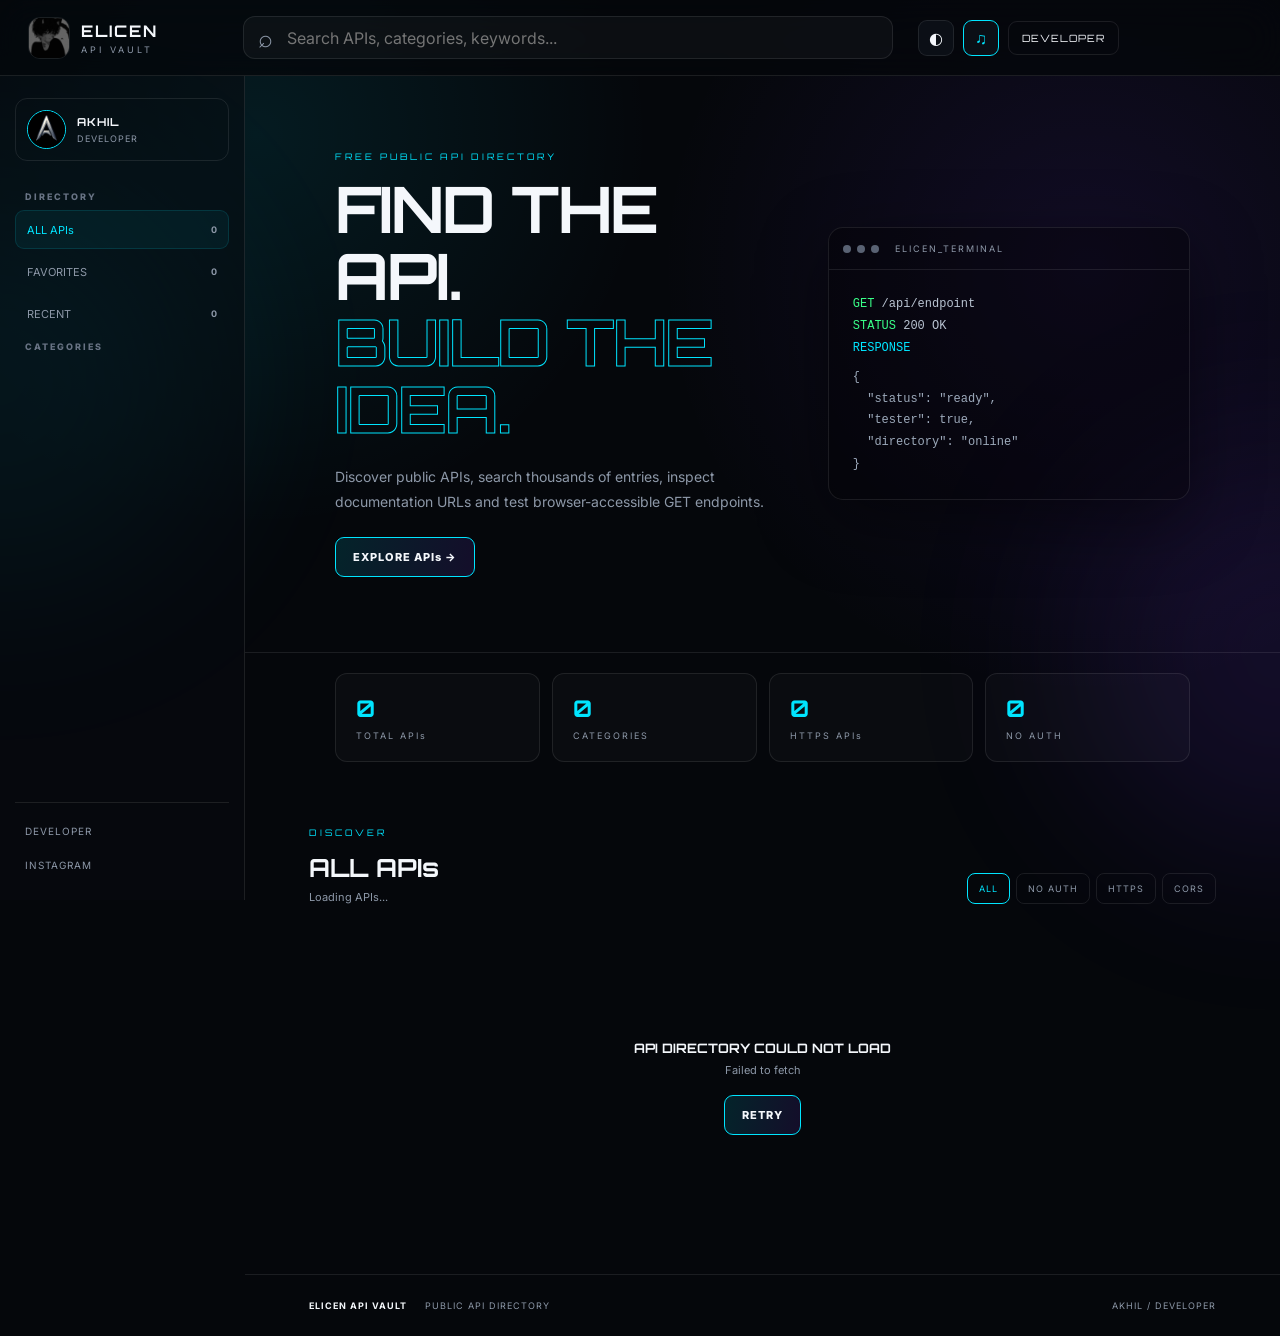
==== commit 9b81c746: "Add files via upload" ====
--- a/index.html
+++ b/index.html
@@ -4,79 +4,47 @@
   <meta charset="UTF-8">
   <meta name="viewport" content="width=device-width, initial-scale=1.0">
 
-  <meta name="theme-color" content="#07090f">
-  <meta name="description" content="Elicen API Vault — discover, search and test public APIs.">
-
   <title>Elicen API Vault</title>
-
-  <link rel="preconnect" href="https://fonts.googleapis.com">
-  <link rel="preconnect" href="https://fonts.gstatic.com" crossorigin>
-
-  <link
-    href="https://fonts.googleapis.com/css2?family=Space+Grotesk:wght@400;500;600;700&family=Rajdhani:wght@400;500;600;700&display=swap"
-    rel="stylesheet"
-  >
 
   <link rel="stylesheet" href="style.css">
 </head>
 
 <body>
 
-  <div class="bg-effects">
-    <div class="glow glow-one"></div>
-    <div class="glow glow-two"></div>
-    <div class="grid-bg"></div>
-  </div>
+  <div class="bgGlow glow1"></div>
+  <div class="bgGlow glow2"></div>
 
   <header class="topbar">
 
     <a href="index.html" class="brand">
-      <img src="image.png" alt="Elicen logo">
-
-      <div class="brand-text">
+      <img src="image.png" alt="Elicen Logo">
+      <div>
         <strong>ELICEN</strong>
         <span>API VAULT</span>
       </div>
     </a>
 
-    <div class="search-box">
-      <span class="search-symbol">⌕</span>
-
+    <div class="searchBox">
+      <span class="searchIcon">⌕</span>
       <input
         id="searchInput"
         type="search"
-        autocomplete="off"
         placeholder="Search APIs, categories, keywords..."
       >
-
-      <kbd>CTRL K</kbd>
     </div>
 
-    <div class="top-actions">
-
-      <button
-        id="themeBtn"
-        class="icon-btn"
-        type="button"
-        title="Change theme"
-        aria-label="Change theme"
-      >
+    <div class="topActions">
+
+      <button id="themeBtn" class="iconBtn" title="Change theme">
         ◐
       </button>
 
-      <!-- Small music icon -->
-      <button
-        id="musicBtn"
-        class="music-btn"
-        type="button"
-        title="Music"
-        aria-label="Music"
-      >
+      <button id="musicBtn" class="musicBtn" title="Music">
         ♫
       </button>
 
-      <a href="developer.html" class="developer-link">
-        Developer
+      <a href="developer.html" class="developerLink">
+        DEVELOPER
       </a>
 
     </div>
@@ -85,181 +53,122 @@
 
   <audio id="music" src="music.mp3" loop preload="auto"></audio>
 
-
-  <button
-    id="menuBtn"
-    class="mobile-menu"
-    type="button"
-    aria-label="Open menu"
-  >
-    ☰
-  </button>
-
-
   <div class="layout">
 
     <aside id="sidebar">
 
-      <div class="profile-card">
+      <div class="developerMini" onclick="location.href='developer.html'">
+
         <img src="image2.png" alt="Developer">
 
         <div>
-          <strong>Elicen</strong>
-          <span>Developer</span>
-        </div>
-
-        <span class="online-dot"></span>
-      </div>
-
-
-      <div class="side-title">
-        DIRECTORY
-      </div>
-
-
-      <button class="side-btn active" data-view="all">
-        <span>All APIs</span>
+          <b>AKHIL</b>
+          <small>DEVELOPER</small>
+        </div>
+
+      </div>
+
+      <div class="sideTitle">DIRECTORY</div>
+
+      <button class="sideBtn active" data-view="all">
+        <span>ALL APIs</span>
         <b id="allCount">0</b>
       </button>
 
-
-      <button class="side-btn" data-view="favorites">
-        <span>Favorites</span>
+      <button class="sideBtn" data-view="favorites">
+        <span>FAVORITES</span>
         <b id="favCount">0</b>
       </button>
 
-
-      <button class="side-btn" data-view="recent">
-        <span>Recently Viewed</span>
+      <button class="sideBtn" data-view="recent">
+        <span>RECENT</span>
         <b id="recentCount">0</b>
       </button>
 
-
-      <div class="side-title category-title">
-        CATEGORIES
-      </div>
-
+      <div class="sideTitle">CATEGORIES</div>
 
       <div id="categories"></div>
 
-
-      <div class="side-footer">
+      <div class="sideBottom">
 
         <a href="developer.html">
-          Developer
+          DEVELOPER
         </a>
 
         <a
           href="https://www.instagram.com/elicen_furios?igsi=d3NiNTMwZGF1MnZj"
           target="_blank"
-          rel="noopener noreferrer"
+          rel="noopener"
         >
-          Instagram ↗
+          INSTAGRAM
         </a>
 
       </div>
 
     </aside>
 
-
     <main>
 
+      <button id="menuBtn" class="mobileMenu">
+        MENU
+      </button>
+
       <section class="hero">
 
-        <div class="hero-copy">
+        <div class="heroText">
 
           <div class="eyebrow">
-            <span></span>
-            PUBLIC API DIRECTORY
+            FREE PUBLIC API DIRECTORY
           </div>
 
           <h1>
-            FIND THE API.
-            <br>
-            <em>BUILD THE IDEA.</em>
+            FIND THE API.<br>
+            <span>BUILD THE IDEA.</span>
           </h1>
 
           <p>
-            Discover public APIs, explore categories, inspect
-            authentication requirements and test browser-accessible
-            endpoints from one powerful dashboard.
+            Discover public APIs, search thousands of entries,
+            inspect documentation URLs and test browser-accessible
+            GET endpoints.
           </p>
 
-          <div class="hero-buttons">
-
-            <button
-              id="exploreBtn"
-              class="primary-btn"
-              type="button"
-            >
-              Explore APIs
-              <span>→</span>
-            </button>
-
-            <a
-              href="developer.html"
-              class="outline-btn"
-            >
-              Meet Developer
-            </a>
-
-          </div>
-
-        </div>
-
-
-        <div class="terminal-card">
-
-          <div class="terminal-header">
-
-            <div class="terminal-dots">
-              <i></i>
-              <i></i>
-              <i></i>
-            </div>
-
-            <span>elicen://api-terminal</span>
-
-          </div>
-
-
-          <div class="terminal-body">
-
-            <div>
-              <span class="terminal-green">$</span>
-              <span>connect api-vault</span>
-            </div>
-
-            <div class="terminal-muted">
-              Initializing public API index...
-            </div>
-
-            <div class="terminal-line">
-              <span class="terminal-green">✓</span>
-              <span>Directory loaded</span>
-            </div>
-
-            <div class="terminal-line">
-              <span class="terminal-green">✓</span>
-              <span>Search engine ready</span>
-            </div>
-
-            <div class="terminal-line">
-              <span class="terminal-green">✓</span>
-              <span>API tester ready</span>
-            </div>
-
-            <div class="terminal-json">
-              {
-              <br>
-              &nbsp;&nbsp;"status":
-              <b>"ONLINE"</b>,
-              <br>
-              &nbsp;&nbsp;"mode":
-              <b>"PUBLIC"</b>
-              <br>
-              }
-            </div>
+          <button id="exploreBtn" class="primaryBtn">
+            EXPLORE APIs
+            <span>→</span>
+          </button>
+
+        </div>
+
+        <div class="terminal">
+
+          <div class="terminalTop">
+            <i></i>
+            <i></i>
+            <i></i>
+            <span>ELICEN_TERMINAL</span>
+          </div>
+
+          <div class="terminalBody">
+
+            <p>
+              <span class="green">GET</span>
+              /api/endpoint
+            </p>
+
+            <p>
+              <span class="green">STATUS</span>
+              200 OK
+            </p>
+
+            <p>
+              <span class="blue">RESPONSE</span>
+            </p>
+
+            <pre>{
+  "status": "ready",
+  "tester": true,
+  "directory": "online"
+}</pre>
 
           </div>
 
@@ -267,39 +176,33 @@
 
       </section>
 
-
-      <section class="stats-grid">
-
-        <div class="stat-card">
-          <span class="stat-label">TOTAL APIS</span>
+      <section class="stats">
+
+        <div class="statCard">
           <strong id="totalApis">0</strong>
-          <small>Indexed endpoints</small>
-        </div>
-
-        <div class="stat-card">
-          <span class="stat-label">CATEGORIES</span>
+          <span>TOTAL APIs</span>
+        </div>
+
+        <div class="statCard">
           <strong id="totalCategories">0</strong>
-          <small>API categories</small>
-        </div>
-
-        <div class="stat-card">
-          <span class="stat-label">HTTPS</span>
+          <span>CATEGORIES</span>
+        </div>
+
+        <div class="statCard">
           <strong id="httpsApis">0</strong>
-          <small>Secure APIs</small>
-        </div>
-
-        <div class="stat-card">
-          <span class="stat-label">NO AUTH</span>
+          <span>HTTPS APIs</span>
+        </div>
+
+        <div class="statCard">
           <strong id="noAuthApis">0</strong>
-          <small>Open access APIs</small>
+          <span>NO AUTH</span>
         </div>
 
       </section>
 
-
-      <section id="directory" class="directory-section">
-
-        <div class="section-header">
+      <section id="directory">
+
+        <div class="sectionHeader">
 
           <div>
 
@@ -308,47 +211,30 @@
             </div>
 
             <h2 id="sectionTitle">
-              All APIs
+              ALL APIs
             </h2>
 
             <p id="resultText">
-              Loading API directory...
+              Loading APIs...
             </p>
 
           </div>
 
-
           <div class="filters">
 
-            <button
-              class="filter active"
-              data-filter="all"
-              type="button"
-            >
-              All
+            <button class="filter active" data-filter="all">
+              ALL
             </button>
 
-            <button
-              class="filter"
-              data-filter="noauth"
-              type="button"
-            >
-              No Auth
+            <button class="filter" data-filter="noauth">
+              NO AUTH
             </button>
 
-            <button
-              class="filter"
-              data-filter="https"
-              type="button"
-            >
+            <button class="filter" data-filter="https">
               HTTPS
             </button>
 
-            <button
-              class="filter"
-              data-filter="cors"
-              type="button"
-            >
+            <button class="filter" data-filter="cors">
               CORS
             </button>
 
@@ -356,160 +242,128 @@
 
         </div>
 
-
         <div id="loading" class="loading">
 
-          <div class="loader-ring"></div>
+          <div class="spinner"></div>
 
           <h3>
-            Loading API Vault
+            LOADING PUBLIC APIs
           </h3>
 
           <p>
-            Connecting to public API sources...
+            Fetching the latest directory data...
           </p>
 
         </div>
 
-
-        <div id="apiGrid" class="api-grid"></div>
-
+        <div id="apiGrid"></div>
 
         <div id="pagination"></div>
 
       </section>
 
-
       <footer>
 
+        <strong>
+          ELICEN API VAULT
+        </strong>
+
+        <span>
+          PUBLIC API DIRECTORY
+        </span>
+
+        <a href="developer.html">
+          AKHIL / DEVELOPER
+        </a>
+
+      </footer>
+
+    </main>
+
+  </div>
+
+  <!-- API MODAL -->
+
+  <div id="modal" class="modalOverlay">
+
+    <div class="modal">
+
+      <button id="closeModal" class="closeBtn">
+        ×
+      </button>
+
+      <div class="modalHeader">
+
+        <img src="image.png" alt="API">
+
         <div>
-          <strong>ELICEN API VAULT</strong>
-          <span>Public API discovery platform</span>
-        </div>
-
-        <div>
-          <span>Built by Elicen</span>
-          <a href="developer.html">
-            Developer →
-          </a>
-        </div>
-
-      </footer>
-
-    </main>
-
-  </div>
-
-
-  <!-- API DETAILS MODAL -->
-
-  <div id="modal" class="modal-overlay">
-
-    <div class="modal">
-
-      <button
-        id="closeModal"
-        class="close-btn"
-        type="button"
-        aria-label="Close"
-      >
-        ×
-      </button>
-
-
-      <div class="modal-header">
-
-        <div class="modal-logo">
-          <img src="image.png" alt="Elicen">
-        </div>
-
-        <div>
-
-          <span id="modalCategory">
-            API
-          </span>
-
-          <h2 id="modalName">
-            API Name
-          </h2>
-
-        </div>
-
-      </div>
-
-
-      <p id="modalDescription" class="modal-description"></p>
-
-
-      <div id="modalDetails" class="details-grid"></div>
-
-
-      <div class="api-url-box">
-
-        <div>
-          <small>ENDPOINT</small>
-          <span id="modalUrl"></span>
-        </div>
-
-        <button id="copyBtn" type="button">
-          Copy
+
+          <small id="modalCategory"></small>
+
+          <h2 id="modalName"></h2>
+
+        </div>
+
+      </div>
+
+      <p id="modalDescription" class="modalDescription"></p>
+
+      <div id="modalDetails" class="details"></div>
+
+      <div class="apiUrl">
+
+        <span id="modalUrl"></span>
+
+        <button id="copyBtn">
+          COPY
         </button>
 
       </div>
 
-
-      <div class="modal-actions">
+      <div class="modalActions">
 
         <a
           id="visitBtn"
-          class="primary-btn"
           target="_blank"
           rel="noopener noreferrer"
+          class="primaryBtn"
         >
-          Visit API ↗
+          OPEN URL
         </a>
 
-        <button
-          id="favBtn"
-          class="secondary-btn"
-          type="button"
-        >
-          ☆ Favorite
+        <button id="favBtn" class="secondaryBtn">
+          FAVORITE
         </button>
 
-        <button
-          id="testerBtn"
-          class="secondary-btn"
-          type="button"
-        >
-          API Tester
+        <button id="testerBtn" class="secondaryBtn">
+          API TESTER
         </button>
 
       </div>
 
+      <!-- TESTER -->
 
       <div id="tester" class="tester">
 
-        <div class="tester-title">
+        <div class="testerHeader">
+
           <div>
-            <span class="eyebrow">LIVE REQUEST</span>
-            <h3>API Tester</h3>
-          </div>
-
-          <span class="tester-status">
-            GET
+            <small>REQUEST ENGINE</small>
+            <h3>API TESTER</h3>
+          </div>
+
+          <span id="testStatus">
+            READY
           </span>
-        </div>
-
-
-        <p>
-          Browser testing works only when the API permits
-          cross-origin requests and does not require unsupported
-          authentication.
+
+        </div>
+
+        <p class="testerInfo">
+          The directory URL may be a website or documentation page.
+          For an actual API response, enter the endpoint URL below.
         </p>
 
-
-        <div class="request-box">
+        <div class="requestBox">
 
           <select id="methodSelect">
             <option value="GET">GET</option>
@@ -521,16 +375,23 @@
             placeholder="https://example.com/api"
           >
 
-          <button
-            id="sendBtn"
-            class="primary-btn"
-            type="button"
-          >
-            Send
+          <button id="sendBtn" class="primaryBtn">
+            SEND
           </button>
 
         </div>
 
+        <div class="responseHeader">
+
+          <span>
+            RESPONSE
+          </span>
+
+          <button id="clearResponse">
+            CLEAR
+          </button>
+
+        </div>
 
         <pre id="responseBox">Ready.</pre>
 
@@ -540,9 +401,7 @@
 
   </div>
 
-
-  <div id="toast" class="toast"></div>
-
+  <div id="toast"></div>
 
   <script src="app.js"></script>
 
--- a/style.css
+++ b/style.css
@@ -1,36 +1,4 @@
-/* =========================================================
-   ELICEN API VAULT
-   PROFESSIONAL DARK UI
-========================================================= */
-
-:root {
-  --bg: #06080d;
-  --bg-soft: #0b0f17;
-  --panel: rgba(13, 18, 29, 0.86);
-  --panel-strong: #101621;
-  --panel-light: #151d2b;
-
-  --text: #f4f7fb;
-  --muted: #8994a7;
-  --muted-2: #596579;
-
-  --line: rgba(255,255,255,.08);
-  --line-strong: rgba(255,255,255,.14);
-
-  --accent: #8dff00;
-  --accent-2: #c3ff68;
-
-  --danger: #ff426d;
-
-  --shadow:
-    0 20px 70px rgba(0,0,0,.35);
-
-  --radius: 18px;
-
-  --font-display: "Rajdhani", sans-serif;
-  --font-body: "Space Grotesk", sans-serif;
-}
-
+@import url('https://fonts.googleapis.com/css2?family=Inter:wght@400;500;600;700;800&family=Orbitron:wght@500;600;700;800&display=swap');
 
 * {
   box-sizing: border-box;
@@ -38,49 +6,43 @@
   padding: 0;
 }
 
-
-html {
-  scroll-behavior: smooth;
-}
-
+:root {
+  --bg: #05070b;
+  --panel: #0b0f16;
+  --panel2: #101620;
+  --border: rgba(255,255,255,.09);
+  --text: #f4f7fb;
+  --muted: #8d98a8;
+  --accent: #00e5ff;
+  --accent2: #7c3cff;
+  --green: #39ff88;
+  --shadow: 0 20px 70px rgba(0,0,0,.45);
+}
 
 body {
   min-height: 100vh;
-
   background:
-    radial-gradient(
-      circle at 70% 5%,
-      rgba(141,255,0,.08),
-      transparent 28%
-    ),
+    radial-gradient(circle at 20% 10%, rgba(0,229,255,.09), transparent 25%),
+    radial-gradient(circle at 85% 20%, rgba(124,60,255,.11), transparent 28%),
     var(--bg);
-
-  color: var(--text);
-
-  font-family: var(--font-body);
-
+  color: var(--text);
+  font-family: Inter, sans-serif;
   overflow-x: hidden;
 }
 
-
 body.lightMode {
-  --bg: #f3f5f7;
-  --bg-soft: #ffffff;
-  --panel: rgba(255,255,255,.88);
-  --panel-strong: #ffffff;
-  --panel-light: #eef1f4;
-
-  --text: #10141b;
-  --muted: #5e6876;
-  --muted-2: #8a94a1;
-
-  --line: rgba(0,0,0,.08);
-  --line-strong: rgba(0,0,0,.14);
-
-  --shadow:
-    0 20px 60px rgba(15,25,35,.12);
-}
-
+  --bg: #f4f7fb;
+  --panel: #ffffff;
+  --panel2: #eef2f7;
+  --border: rgba(0,0,0,.10);
+  --text: #10151d;
+  --muted: #647080;
+}
+
+a {
+  color: inherit;
+  text-decoration: none;
+}
 
 button,
 input,
@@ -88,1164 +50,640 @@
   font: inherit;
 }
 
-
-button,
-a {
-  -webkit-tap-highlight-color: transparent;
-}
-
-
 button {
   cursor: pointer;
 }
 
-
-a {
-  color: inherit;
-  text-decoration: none;
-}
-
-
-/* =========================================================
-   BACKGROUND
-========================================================= */
-
-.bg-effects {
+.bgGlow {
   position: fixed;
-  inset: 0;
+  width: 400px;
+  height: 400px;
+  border-radius: 50%;
+  filter: blur(100px);
+  opacity: .13;
   pointer-events: none;
   z-index: -1;
-  overflow: hidden;
-}
-
-
-.grid-bg {
-  position: absolute;
-  inset: 0;
-
-  background-image:
-    linear-gradient(
-      rgba(255,255,255,.025) 1px,
-      transparent 1px
-    ),
-    linear-gradient(
-      90deg,
-      rgba(255,255,255,.025) 1px,
-      transparent 1px
-    );
-
-  background-size: 55px 55px;
-
-  mask-image:
-    linear-gradient(
-      to bottom,
-      black,
-      transparent 90%
-    );
-}
-
-
-.glow {
-  position: absolute;
-
-  width: 500px;
-  height: 500px;
-
-  border-radius: 50%;
-
-  filter: blur(90px);
-
-  opacity: .12;
-
-  animation:
-    floatGlow 9s ease-in-out infinite;
-}
-
-
-.glow-one {
+}
+
+.glow1 {
   background: var(--accent);
-  top: -250px;
-  right: -100px;
-}
-
-
-.glow-two {
-  background: #5a3dff;
-  left: -300px;
-  top: 40%;
-  animation-delay: -4s;
-}
-
-
-@keyframes floatGlow {
-  0%,100% {
-    transform: translate3d(0,0,0);
-  }
-
-  50% {
-    transform: translate3d(30px,35px,0);
-  }
-}
-
-
-/* =========================================================
-   TOPBAR
-========================================================= */
+  top: 20%;
+  left: -200px;
+}
+
+.glow2 {
+  background: var(--accent2);
+  right: -200px;
+  top: 50%;
+}
 
 .topbar {
+  height: 76px;
+  padding: 0 28px;
+  border-bottom: 1px solid var(--border);
+  background: rgba(5,7,11,.78);
+  backdrop-filter: blur(18px);
+  display: flex;
+  align-items: center;
+  gap: 25px;
   position: sticky;
   top: 0;
   z-index: 100;
-
-  height: 76px;
-
-  display: flex;
-  align-items: center;
-  gap: 28px;
-
-  padding: 0 34px;
-
-  background:
-    rgba(6,8,13,.76);
-
-  backdrop-filter: blur(22px);
-
-  border-bottom: 1px solid var(--line);
-}
-
+}
 
 body.lightMode .topbar {
-  background:
-    rgba(243,245,247,.78);
-}
-
+  background: rgba(255,255,255,.82);
+}
 
 .brand {
   display: flex;
   align-items: center;
   gap: 11px;
-
   min-width: 190px;
 }
-
 
 .brand img {
   width: 42px;
   height: 42px;
-
   border-radius: 12px;
-
   object-fit: cover;
-
-  border: 1px solid var(--line-strong);
-
-  box-shadow:
-    0 0 24px rgba(141,255,0,.12);
-}
-
-
-.brand-text {
-  display: flex;
-  flex-direction: column;
-}
-
-
-.brand-text strong {
-  font-family: var(--font-display);
-
-  font-size: 21px;
+  border: 1px solid var(--border);
+}
+
+.brand strong {
+  display: block;
+  font-family: Orbitron, sans-serif;
   letter-spacing: 2px;
-
-  line-height: 1;
-}
-
-
-.brand-text span {
+}
+
+.brand span {
+  display: block;
+  font-size: 9px;
+  letter-spacing: 3px;
+  color: var(--muted);
   margin-top: 3px;
-
-  font-family: var(--font-display);
-
-  font-size: 10px;
-  letter-spacing: 2px;
-
-  color: var(--accent);
-}
-
-
-.search-box {
+}
+
+.searchBox {
+  max-width: 650px;
   flex: 1;
-
-  max-width: 650px;
-
-  height: 44px;
-
-  display: flex;
-  align-items: center;
-  gap: 10px;
-
-  padding: 0 13px;
-
+  height: 43px;
+  display: flex;
+  align-items: center;
+  border: 1px solid var(--border);
   background: rgba(255,255,255,.035);
-
-  border: 1px solid var(--line);
-
   border-radius: 12px;
-
-  transition:
-    border-color .25s,
-    box-shadow .25s;
-}
-
-
-.search-box:focus-within {
-  border-color: rgba(141,255,0,.4);
-
-  box-shadow:
-    0 0 0 4px rgba(141,255,0,.06);
-}
-
-
-.search-symbol {
-  color: var(--accent);
-
-  font-size: 23px;
-
-  transform: rotate(-15deg);
-}
-
-
-.search-box input {
-  flex: 1;
-
-  min-width: 0;
-
-  background: transparent;
-
+  transition: .25s;
+}
+
+.searchBox:focus-within {
+  border-color: var(--accent);
+  box-shadow: 0 0 30px rgba(0,229,255,.08);
+}
+
+.searchIcon {
+  font-size: 25px;
+  margin-left: 14px;
+  color: var(--muted);
+}
+
+.searchBox input {
+  width: 100%;
+  height: 100%;
   border: 0;
   outline: 0;
-
-  color: var(--text);
-
-  font-size: 13px;
-}
-
-
-.search-box input::placeholder {
-  color: var(--muted-2);
-}
-
-
-.search-box kbd {
-  padding: 4px 7px;
-
-  border-radius: 6px;
-
-  color: var(--muted);
-
-  border: 1px solid var(--line);
-
-  background: rgba(255,255,255,.03);
-
-  font-size: 9px;
-}
-
-
-.top-actions {
-  margin-left: auto;
-
+  background: transparent;
+  color: var(--text);
+  padding: 0 14px;
+}
+
+.topActions {
   display: flex;
   align-items: center;
   gap: 9px;
 }
 
-
-.icon-btn,
-.music-btn {
-  width: 35px;
-  height: 35px;
-
-  border: 1px solid var(--line);
-
+.iconBtn,
+.musicBtn {
+  width: 36px;
+  height: 36px;
+  border: 1px solid var(--border);
   border-radius: 9px;
-
-  background: rgba(255,255,255,.035);
-
-  color: var(--muted);
-
-  display: grid;
-  place-items: center;
-
+  background: var(--panel);
+  color: var(--text);
+}
+
+.musicBtn {
+  font-size: 16px;
+}
+
+.musicBtn.playing {
+  color: var(--accent);
+  border-color: var(--accent);
+  animation: musicPulse 1.4s infinite;
+}
+
+@keyframes musicPulse {
+  50% {
+    box-shadow: 0 0 18px rgba(0,229,255,.3);
+  }
+}
+
+.developerLink {
+  font-family: Orbitron, sans-serif;
+  font-size: 10px;
+  letter-spacing: 1px;
+  padding: 10px 13px;
+  border: 1px solid var(--border);
+  border-radius: 9px;
   transition: .25s;
 }
 
-
-.music-btn {
-  width: 31px;
-  height: 31px;
-
-  font-size: 15px;
-}
-
-
-.icon-btn:hover,
-.music-btn:hover,
-.music-btn.playing {
-  color: var(--accent);
-
-  border-color:
-    rgba(141,255,0,.4);
-
-  box-shadow:
-    0 0 20px rgba(141,255,0,.08);
-}
-
-
-.developer-link {
-  margin-left: 7px;
-
-  padding: 9px 14px;
-
-  border: 1px solid var(--line);
-
-  border-radius: 9px;
-
-  font-size: 12px;
-
-  transition: .25s;
-}
-
-
-.developer-link:hover {
+.developerLink:hover {
   border-color: var(--accent);
-
-  color: var(--accent);
-
-  transform: translateY(-1px);
-}
-
-
-/* =========================================================
-   LAYOUT
-========================================================= */
+  color: var(--accent);
+}
 
 .layout {
   display: grid;
-
-  grid-template-columns:
-    240px minmax(0, 1fr);
-
+  grid-template-columns: 245px 1fr;
   min-height: calc(100vh - 76px);
 }
 
-
-aside {
+#sidebar {
+  border-right: 1px solid var(--border);
+  padding: 22px 15px;
+  background: rgba(8,11,16,.52);
+  display: flex;
+  flex-direction: column;
   position: sticky;
   top: 76px;
-
   height: calc(100vh - 76px);
-
-  padding: 25px 17px;
-
-  border-right: 1px solid var(--line);
-
-  background:
-    rgba(7,10,16,.5);
-
-  backdrop-filter: blur(12px);
-
   overflow-y: auto;
 }
 
-
-.profile-card {
-  position: relative;
-
+.developerMini {
   display: flex;
   align-items: center;
   gap: 11px;
-
-  padding: 12px;
-
-  border: 1px solid var(--line);
-
-  border-radius: 13px;
-
-  background:
-    linear-gradient(
-      135deg,
-      rgba(255,255,255,.045),
-      transparent
-    );
-
+  padding: 11px;
+  border: 1px solid var(--border);
+  border-radius: 12px;
   margin-bottom: 25px;
-}
-
-
-.profile-card img {
-  width: 38px;
-  height: 38px;
-
+  transition: .25s;
+}
+
+.developerMini:hover {
+  border-color: var(--accent);
+  transform: translateY(-2px);
+}
+
+.developerMini img {
+  width: 39px;
+  height: 39px;
   object-fit: cover;
-
-  border-radius: 10px;
-
-  border: 1px solid var(--line-strong);
-}
-
-
-.profile-card div {
+  border-radius: 50%;
+  border: 1px solid var(--accent);
+}
+
+.developerMini b {
+  display: block;
+  font-family: Orbitron, sans-serif;
+  font-size: 11px;
+  letter-spacing: 1px;
+}
+
+.developerMini small {
+  display: block;
+  color: var(--muted);
+  font-size: 9px;
+  margin-top: 4px;
+  letter-spacing: 1px;
+}
+
+.sideTitle {
+  color: #687384;
+  font-size: 9px;
+  font-weight: 800;
+  letter-spacing: 2px;
+  padding: 0 10px 8px;
+  margin-top: 5px;
+}
+
+.sideBtn {
+  width: 100%;
+  min-height: 39px;
+  display: flex;
+  justify-content: space-between;
+  align-items: center;
+  border: 1px solid transparent;
+  background: transparent;
+  color: var(--muted);
+  border-radius: 9px;
+  padding: 0 11px;
+  margin-bottom: 3px;
+  text-align: left;
+  font-size: 11px;
+  transition: .2s;
+}
+
+.sideBtn:hover,
+.sideBtn.active {
+  color: var(--text);
+  background: rgba(0,229,255,.055);
+  border-color: rgba(0,229,255,.13);
+}
+
+.sideBtn.active {
+  color: var(--accent);
+}
+
+.sideBtn b {
+  font-size: 9px;
+  color: var(--muted);
+}
+
+.sideBottom {
+  margin-top: auto;
+  border-top: 1px solid var(--border);
+  padding-top: 15px;
   display: flex;
   flex-direction: column;
-}
-
-
-.profile-card strong {
-  font-size: 13px;
-}
-
-
-.profile-card span:not(.online-dot) {
+  gap: 8px;
+}
+
+.sideBottom a {
   font-size: 10px;
-
-  color: var(--muted);
-}
-
-
-.online-dot {
-  position: absolute;
-
-  right: 10px;
-  top: 10px;
-
-  width: 7px;
-  height: 7px;
-
+  letter-spacing: 1px;
+  color: var(--muted);
+  padding: 7px 10px;
+}
+
+.sideBottom a:hover {
+  color: var(--accent);
+}
+
+main {
+  width: 100%;
+  min-width: 0;
+}
+
+.hero {
+  min-height: 430px;
+  padding: 75px clamp(25px, 7vw, 100px);
+  display: grid;
+  grid-template-columns: 1.1fr .9fr;
+  align-items: center;
+  gap: 50px;
+  border-bottom: 1px solid var(--border);
+}
+
+.eyebrow {
+  font-family: Orbitron, sans-serif;
+  font-size: 9px;
+  letter-spacing: 3px;
+  color: var(--accent);
+  margin-bottom: 14px;
+}
+
+.hero h1 {
+  font-family: Orbitron, sans-serif;
+  font-size: clamp(37px, 5vw, 72px);
+  line-height: 1.04;
+  letter-spacing: -2px;
+  animation: heroIn .8s ease both;
+}
+
+.hero h1 span {
+  color: transparent;
+  -webkit-text-stroke: 1px var(--accent);
+}
+
+.heroText p {
+  max-width: 600px;
+  color: var(--muted);
+  line-height: 1.8;
+  margin: 22px 0;
+  font-size: 14px;
+}
+
+.primaryBtn {
+  border: 1px solid var(--accent);
+  background: linear-gradient(100deg, rgba(0,229,255,.13), rgba(124,60,255,.13));
+  color: var(--text);
+  border-radius: 9px;
+  padding: 12px 17px;
+  font-weight: 800;
+  font-size: 11px;
+  letter-spacing: 1px;
+  transition: .25s;
+}
+
+.primaryBtn:hover {
+  transform: translateY(-2px);
+  box-shadow: 0 0 30px rgba(0,229,255,.16);
+  background: var(--accent);
+  color: #001014;
+}
+
+.terminal {
+  border: 1px solid var(--border);
+  border-radius: 15px;
+  background: rgba(0,0,0,.35);
+  box-shadow: var(--shadow);
+  overflow: hidden;
+  animation: terminalFloat 4s ease-in-out infinite;
+}
+
+.terminalTop {
+  height: 42px;
+  display: flex;
+  align-items: center;
+  gap: 6px;
+  padding: 0 14px;
+  border-bottom: 1px solid var(--border);
+}
+
+.terminalTop i {
+  width: 8px;
+  height: 8px;
   border-radius: 50%;
-
-  background: var(--accent);
-
-  box-shadow:
-    0 0 10px var(--accent);
-}
-
-
-.side-title {
-  padding: 0 9px 9px;
-
+  background: #596273;
+}
+
+.terminalTop span {
+  margin-left: 10px;
+  color: var(--muted);
   font-size: 9px;
-
   letter-spacing: 2px;
-
-  font-weight: 700;
-
-  color: var(--muted-2);
-}
-
-
-.category-title {
-  margin-top: 22px;
-}
-
-
-.side-btn {
-  width: 100%;
-
-  min-height: 38px;
-
-  display: flex;
-  align-items: center;
-  justify-content: space-between;
-
-  padding: 0 10px;
-
-  margin-bottom: 3px;
-
-  border: 1px solid transparent;
-
-  border-radius: 9px;
-
-  background: transparent;
-
-  color: var(--muted);
-
-  text-align: left;
-
-  font-size: 11px;
-
-  transition: .2s;
-}
-
-
-.side-btn b {
-  font-size: 9px;
-
-  padding: 3px 6px;
-
-  border-radius: 5px;
-
-  background: rgba(255,255,255,.045);
-
-  color: var(--muted-2);
-}
-
-
-.side-btn:hover {
-  color: var(--text);
-
-  background: rgba(255,255,255,.035);
-}
-
-
-.side-btn.active {
-  color: var(--accent);
-
-  background:
-    linear-gradient(
-      90deg,
-      rgba(141,255,0,.09),
-      transparent
-    );
-
-  border-color:
-    rgba(141,255,0,.14);
-}
-
-
-.side-btn.active b {
-  color: var(--accent);
-
-  background:
-    rgba(141,255,0,.08);
-}
-
-
-#categories {
-  display: flex;
-  flex-direction: column;
-}
-
-
-.side-footer {
-  display: flex;
-  flex-direction: column;
-  gap: 7px;
-
-  margin-top: 25px;
-  padding-top: 17px;
-
-  border-top: 1px solid var(--line);
-}
-
-
-.side-footer a {
-  padding: 8px 10px;
-
-  font-size: 11px;
-
-  color: var(--muted);
-
-  border-radius: 8px;
-
-  transition: .2s;
-}
-
-
-.side-footer a:hover {
-  color: var(--accent);
-
-  background: rgba(141,255,0,.04);
-}
-
-
-/* =========================================================
-   MAIN
-========================================================= */
-
-main {
-  min-width: 0;
-
-  padding: 0 42px;
-}
-
-
-.hero {
-  max-width: 1300px;
-
-  margin: 0 auto;
-
-  min-height: 570px;
-
-  display: grid;
-
-  grid-template-columns:
-    minmax(0,1.05fr)
-    minmax(350px,.8fr);
-
-  align-items: center;
-
-  gap: 70px;
-
-  padding: 75px 0;
-}
-
-
-.hero-copy {
-  animation:
-    heroIn .7s ease both;
-}
-
+}
+
+.terminalBody {
+  padding: 24px;
+  font-family: monospace;
+  font-size: 12px;
+  line-height: 1.8;
+  color: #b9c4d2;
+}
+
+.green {
+  color: var(--green);
+}
+
+.blue {
+  color: var(--accent);
+}
+
+.terminalBody pre {
+  margin-top: 8px;
+  color: #9ca9ba;
+}
+
+@keyframes terminalFloat {
+  50% {
+    transform: translateY(-8px);
+  }
+}
 
 @keyframes heroIn {
   from {
     opacity: 0;
     transform: translateY(20px);
   }
-
   to {
     opacity: 1;
     transform: translateY(0);
   }
 }
 
-
-.eyebrow {
-  display: flex;
-  align-items: center;
-  gap: 8px;
-
-  color: var(--accent);
-
-  font-family: var(--font-display);
-
-  font-size: 10px;
-
-  font-weight: 700;
-
-  letter-spacing: 2.5px;
-}
-
-
-.eyebrow > span {
-  width: 17px;
-  height: 1px;
-
-  background: var(--accent);
-
-  box-shadow:
-    0 0 9px var(--accent);
-}
-
-
-.hero h1 {
-  margin-top: 17px;
-
-  max-width: 720px;
-
-  font-family: var(--font-display);
-
-  font-size: clamp(54px,7vw,92px);
-
-  line-height: .86;
-
-  letter-spacing: -2px;
-
-  font-weight: 700;
-}
-
-
-.hero h1 em {
-  color: var(--accent);
-
-  font-style: normal;
-
-  text-shadow:
-    0 0 35px rgba(141,255,0,.12);
-}
-
-
-.hero-copy > p {
-  max-width: 590px;
-
-  margin-top: 27px;
-
-  color: var(--muted);
-
-  font-size: 14px;
-
-  line-height: 1.8;
-}
-
-
-.hero-buttons {
-  display: flex;
-  align-items: center;
-  gap: 11px;
-
-  margin-top: 29px;
-}
-
-
-.primary-btn,
-.outline-btn,
-.secondary-btn {
-  display: inline-flex;
-
-  align-items: center;
-  justify-content: center;
-
-  gap: 9px;
-
-  min-height: 43px;
-
-  padding: 0 17px;
-
+.stats {
+  padding: 20px clamp(25px, 7vw, 100px);
+  display: grid;
+  grid-template-columns: repeat(4,1fr);
+  gap: 12px;
+}
+
+.statCard {
+  border: 1px solid var(--border);
+  background: rgba(255,255,255,.025);
+  border-radius: 12px;
+  padding: 20px;
+}
+
+.statCard strong {
+  display: block;
+  font-family: Orbitron, sans-serif;
+  color: var(--accent);
+  font-size: 23px;
+}
+
+.statCard span {
+  color: var(--muted);
+  font-size: 9px;
+  letter-spacing: 2px;
+  display: block;
+  margin-top: 7px;
+}
+
+#directory {
+  padding: 45px clamp(20px, 5vw, 70px);
+}
+
+.sectionHeader {
+  display: flex;
+  justify-content: space-between;
+  gap: 20px;
+  align-items: flex-end;
+  margin-bottom: 25px;
+}
+
+.sectionHeader h2 {
+  font-family: Orbitron, sans-serif;
+  font-size: 25px;
+}
+
+.sectionHeader p {
+  color: var(--muted);
+  font-size: 11px;
+  margin-top: 7px;
+}
+
+.filters {
+  display: flex;
+  gap: 6px;
+  flex-wrap: wrap;
+}
+
+.filter {
+  border: 1px solid var(--border);
+  background: transparent;
+  color: var(--muted);
+  border-radius: 8px;
+  padding: 9px 11px;
+  font-size: 9px;
+  letter-spacing: 1px;
+}
+
+.filter.active,
+.filter:hover {
+  border-color: var(--accent);
+  color: var(--accent);
+}
+
+#apiGrid {
+  display: grid;
+  grid-template-columns: repeat(auto-fill, minmax(260px,1fr));
+  gap: 14px;
+}
+
+.apiCard {
+  min-width: 0;
+  border: 1px solid var(--border);
+  background: linear-gradient(145deg, rgba(255,255,255,.045), rgba(255,255,255,.015));
+  border-radius: 14px;
+  padding: 17px;
+  opacity: 0;
+  animation: cardIn .45s ease forwards;
+  transition: .3s;
+}
+
+.apiCard:hover {
+  transform: translateY(-5px);
+  border-color: rgba(0,229,255,.35);
+  box-shadow: 0 15px 45px rgba(0,0,0,.25);
+}
+
+@keyframes cardIn {
+  to {
+    opacity: 1;
+    transform: translateY(0);
+  }
+}
+
+.cardTop {
+  display: flex;
+  justify-content: space-between;
+}
+
+.apiIcon {
+  width: 39px;
+  height: 39px;
   border-radius: 10px;
-
-  font-family: var(--font-display);
-
-  font-size: 12px;
-
-  font-weight: 700;
-
-  letter-spacing: .5px;
-
-  transition:
-    transform .2s,
-    box-shadow .2s,
-    background .2s;
-}
-
-
-.primary-btn {
-  border: 1px solid var(--accent);
-
-  background: var(--accent);
-
-  color: #080b06;
-
-  box-shadow:
-    0 10px 30px rgba(141,255,0,.08);
-}
-
-
-.primary-btn:hover {
-  transform: translateY(-2px);
-
-  box-shadow:
-    0 15px 40px rgba(141,255,0,.16);
-}
-
-
-.outline-btn,
-.secondary-btn {
-  border: 1px solid var(--line-strong);
-
-  background: rgba(255,255,255,.025);
-
-  color: var(--text);
-}
-
-
-.outline-btn:hover,
-.secondary-btn:hover {
-  border-color:
-    rgba(141,255,0,.35);
-
-  color: var(--accent);
-
-  transform: translateY(-2px);
-}
-
-
-/* =========================================================
-   TERMINAL
-========================================================= */
-
-.terminal-card {
-  position: relative;
-
-  overflow: hidden;
-
-  border-radius: 17px;
-
-  border: 1px solid var(--line-strong);
-
-  background:
-    linear-gradient(
-      145deg,
-      rgba(20,27,40,.96),
-      rgba(7,10,15,.96)
-    );
-
-  box-shadow:
-    var(--shadow);
-
-  transform:
-    perspective(900px)
-    rotateY(-4deg);
-
-  animation:
-    terminalFloat 5s ease-in-out infinite;
-}
-
-
-@keyframes terminalFloat {
-  0%,100% {
-    transform:
-      perspective(900px)
-      rotateY(-4deg)
-      translateY(0);
-  }
-
-  50% {
-    transform:
-      perspective(900px)
-      rotateY(-4deg)
-      translateY(-8px);
-  }
-}
-
-
-.terminal-card::before {
-  content: "";
-
-  position: absolute;
-
-  width: 260px;
-  height: 260px;
-
-  top: -150px;
-  right: -100px;
-
-  background: var(--accent);
-
-  filter: blur(100px);
-
-  opacity: .08;
-}
-
-
-.terminal-header {
-  height: 46px;
-
-  display: flex;
-  align-items: center;
-
-  gap: 13px;
-
-  padding: 0 16px;
-
-  border-bottom: 1px solid var(--line);
-
-  color: var(--muted);
-
-  font-family: monospace;
-
-  font-size: 10px;
-}
-
-
-.terminal-dots {
+  display: grid;
+  place-items: center;
+  background: rgba(0,229,255,.08);
+  color: var(--accent);
+  border: 1px solid rgba(0,229,255,.2);
+  font-family: Orbitron, sans-serif;
+}
+
+.heartBtn {
+  border: 0;
+  background: transparent;
+  color: #657080;
+  font-size: 20px;
+}
+
+.heartBtn.liked {
+  color: var(--accent);
+}
+
+.apiCategory {
+  color: var(--accent);
+  font-size: 8px;
+  letter-spacing: 2px;
+  font-weight: 800;
+  margin-top: 15px;
+}
+
+.apiCard h3 {
+  font-size: 16px;
+  margin: 8px 0;
+}
+
+.apiCard p {
+  color: var(--muted);
+  line-height: 1.55;
+  font-size: 11px;
+  min-height: 52px;
+}
+
+.apiMeta {
   display: flex;
   gap: 5px;
-}
-
-
-.terminal-dots i {
-  width: 7px;
-  height: 7px;
-
+  margin: 15px 0;
+}
+
+.apiMeta span {
+  flex: 1;
+  border: 1px solid var(--border);
+  padding: 7px 4px;
+  border-radius: 6px;
+  color: #687384;
+  text-align: center;
+  font-size: 7px;
+  letter-spacing: 1px;
+}
+
+.apiMeta b {
+  display: block;
+  color: var(--text);
+  margin-top: 3px;
+  font-size: 8px;
+}
+
+.cardButtons {
+  display: grid;
+  grid-template-columns: 1fr auto;
+  gap: 6px;
+}
+
+.detailsButton,
+.visitButton {
+  border: 1px solid var(--border);
+  background: transparent;
+  color: var(--text);
+  border-radius: 7px;
+  padding: 9px;
+  font-size: 9px;
+  text-align: center;
+}
+
+.detailsButton:hover,
+.visitButton:hover {
+  border-color: var(--accent);
+  color: var(--accent);
+}
+
+.loading {
+  min-height: 300px;
+  display: grid;
+  place-items: center;
+  align-content: center;
+  text-align: center;
+  color: var(--muted);
+}
+
+.loading h3 {
+  color: var(--text);
+  font-family: Orbitron, sans-serif;
+  font-size: 13px;
+  margin-top: 18px;
+}
+
+.loading p {
+  font-size: 11px;
+  margin-top: 7px;
+}
+
+.spinner {
+  width: 35px;
+  height: 35px;
+  border: 2px solid var(--border);
+  border-top-color: var(--accent);
   border-radius: 50%;
-
-  background: var(--muted-2);
-}
-
-
-.terminal-body {
-  padding: 27px;
-
-  font-family: monospace;
-
-  font-size: 11px;
-
-  line-height: 2;
-}
-
-
-.terminal-green {
-  color: var(--accent);
-}
-
-
-.terminal-muted {
-  color: var(--muted-2);
-
-  margin: 8px 0;
-}
-
-
-.terminal-line {
-  color: #b9c3d2;
-}
-
-
-.terminal-json {
-  margin-top: 17px;
-
-  padding: 13px;
-
-  color: var(--muted);
-
-  border: 1px solid var(--line);
-
-  border-radius: 9px;
-
-  background: rgba(255,255,255,.02);
-}
-
-
-.terminal-json b {
-  color: var(--accent);
-}
-
-
-/* =========================================================
-   STATS
-========================================================= */
-
-.stats-grid {
-  max-width: 1300px;
-
-  margin: 0 auto 75px;
-
-  display: grid;
-
-  grid-template-columns:
-    repeat(4,1fr);
-
-  gap: 12px;
-}
-
-
-.stat-card {
-  position: relative;
-
-  overflow: hidden;
-
-  min-height: 125px;
-
-  padding: 20px;
-
-  border: 1px solid var(--line);
-
-  border-radius: 14px;
-
-  background: var(--panel);
-
-  backdrop-filter: blur(15px);
-
-  transition: .25s;
-}
-
-
-.stat-card:hover {
-  transform: translateY(-4px);
-
-  border-color:
-    rgba(141,255,0,.2);
-}
-
-
-.stat-card::after {
-  content: "";
-
-  position: absolute;
-
-  right: -25px;
-  bottom: -35px;
-
-  width: 100px;
-  height: 100px;
-
-  border-radius: 50%;
-
-  background: var(--accent);
-
-  filter: blur(55px);
-
-  opacity: .04;
-}
-
-
-.stat-label {
-  display: block;
-
-  color: var(--muted-2);
-
-  font-family: var(--font-display);
-
-  font-size: 9px;
-
-  font-weight: 700;
-
-  letter-spacing: 2px;
-}
-
-
-.stat-card strong {
-  display: block;
-
-  margin-top: 6px;
-
-  font-family: var(--font-display);
-
-  font-size: 34px;
-
-  line-height: 1;
-
-  color: var(--text);
-}
-
-
-.stat-card small {
-  display: block;
-
-  margin-top: 7px;
-
-  color: var(--muted);
-
-  font-size: 10px;
-}
-
-
-/* =========================================================
-   DIRECTORY
-========================================================= */
-
-.directory-section {
-  max-width: 1300px;
-
-  margin: 0 auto;
-
-  padding-bottom: 80px;
-}
-
-
-.section-header {
-  display: flex;
-
-  align-items: flex-end;
-
-  justify-content: space-between;
-
-  gap: 25px;
-
-  margin-bottom: 25px;
-}
-
-
-.section-header h2 {
-  margin-top: 6px;
-
-  font-family: var(--font-display);
-
-  font-size: 34px;
-
-  letter-spacing: -.5px;
-}
-
-
-.section-header p {
-  margin-top: 5px;
-
-  color: var(--muted);
-
-  font-size: 11px;
-}
-
-
-.filters {
-  display: flex;
-
-  gap: 6px;
-
-  flex-wrap: wrap;
-}
-
-
-.filter {
-  min-height: 34px;
-
-  padding: 0 12px;
-
-  border-radius: 8px;
-
-  border: 1px solid var(--line);
-
-  background: transparent;
-
-  color: var(--muted);
-
-  font-size: 10px;
-
-  transition: .2s;
-}
-
-
-.filter:hover,
-.filter.active {
-  color: var(--accent);
-
-  border-color:
-    rgba(141,255,0,.3);
-
-  background:
-    rgba(141,255,0,.055);
-}
-
-
-/* =========================================================
-   LOADING
-========================================================= */
-
-.loading {
-  min-height: 260px;
-
-  display: flex;
-
-  flex-direction: column;
-
-  align-items: center;
-
-  justify-content: center;
-
-  text-align: center;
-
-  border: 1px solid var(--line);
-
-  border-radius: 16px;
-
-  background: var(--panel);
-}
-
-
-.loader-ring {
-  width: 38px;
-  height: 38px;
-
-  border-radius: 50%;
-
-  border:
-    2px solid rgba(141,255,0,.12);
-
-  border-top-color: var(--accent);
-
-  animation:
-    spin .8s linear infinite;
-
-  margin-bottom: 15px;
-}
-
+  animation: spin .8s linear infinite;
+}
 
 @keyframes spin {
   to {
@@ -1253,1250 +691,451 @@
   }
 }
 
-
-.loading h3 {
-  font-family: var(--font-display);
-
-  font-size: 17px;
-}
-
-
-.loading p {
-  margin-top: 5px;
-
-  color: var(--muted);
-
-  font-size: 11px;
-}
-
-
-/* =========================================================
-   API GRID
-========================================================= */
-
-.api-grid {
-  display: grid;
-
-  grid-template-columns:
-    repeat(3,minmax(0,1fr));
-
-  gap: 13px;
-}
-
-
-.api-card {
+.emptyState {
+  grid-column: 1/-1;
+  padding: 70px;
+  text-align: center;
+  border: 1px dashed var(--border);
+  border-radius: 14px;
+}
+
+.emptyState p {
+  color: var(--muted);
+  margin-top: 8px;
+}
+
+.paginationInner {
+  display: flex;
+  justify-content: center;
+  gap: 5px;
+  margin-top: 30px;
+  flex-wrap: wrap;
+}
+
+.paginationInner button {
+  min-width: 34px;
+  height: 34px;
+  border: 1px solid var(--border);
+  background: transparent;
+  color: var(--muted);
+  border-radius: 7px;
+}
+
+.paginationInner button.active,
+.paginationInner button:hover {
+  color: var(--accent);
+  border-color: var(--accent);
+}
+
+.paginationInner button:disabled {
+  opacity: .3;
+  cursor: not-allowed;
+}
+
+footer {
+  border-top: 1px solid var(--border);
+  padding: 25px clamp(20px, 5vw, 70px);
+  display: flex;
+  gap: 18px;
+  align-items: center;
+  color: var(--muted);
+  font-size: 9px;
+  letter-spacing: 1px;
+}
+
+footer strong {
+  color: var(--text);
+}
+
+footer a {
+  margin-left: auto;
+}
+
+footer a:hover {
+  color: var(--accent);
+}
+
+.modalOverlay {
+  position: fixed;
+  inset: 0;
+  background: rgba(0,0,0,.78);
+  backdrop-filter: blur(14px);
+  display: none;
+  align-items: center;
+  justify-content: center;
+  padding: 15px;
+  z-index: 500;
+}
+
+.modalOverlay.active {
+  display: flex;
+}
+
+.modal {
+  width: min(850px,100%);
+  max-height: 92vh;
+  overflow-y: auto;
+  border: 1px solid var(--border);
+  background: var(--panel);
+  border-radius: 17px;
+  padding: 25px;
   position: relative;
-
-  display: flex;
-
-  flex-direction: column;
-
-  min-height: 300px;
-
-  padding: 19px;
-
-  overflow: hidden;
-
-  border: 1px solid var(--line);
-
-  border-radius: 15px;
-
-  background:
-    linear-gradient(
-      145deg,
-      rgba(17,23,34,.94),
-      rgba(10,14,21,.94)
-    );
-
-  animation:
-    cardIn .45s ease both;
-
-  transition:
-    transform .25s,
-    border-color .25s,
-    box-shadow .25s;
-}
-
-
-body.lightMode .api-card {
-  background: rgba(255,255,255,.85);
-}
-
-
-.api-card::before {
-  content: "";
-
-  position: absolute;
-
-  inset: 0;
-
-  background:
-    linear-gradient(
-      120deg,
-      rgba(141,255,0,.05),
-      transparent 30%
-    );
-
-  opacity: 0;
-
-  transition: .25s;
-
-  pointer-events: none;
-}
-
-
-.api-card:hover {
-  transform: translateY(-5px);
-
-  border-color:
-    rgba(141,255,0,.23);
-
-  box-shadow:
-    0 18px 45px rgba(0,0,0,.22);
-}
-
-
-.api-card:hover::before {
-  opacity: 1;
-}
-
-
-@keyframes cardIn {
+  box-shadow: 0 30px 100px rgba(0,0,0,.55);
+  animation: modalIn .3s ease;
+}
+
+@keyframes modalIn {
   from {
     opacity: 0;
-    transform: translateY(13px);
-  }
-
+    transform: scale(.96) translateY(15px);
+  }
   to {
     opacity: 1;
-    transform: translateY(0);
-  }
-}
-
-
-.card-top {
-  display: flex;
-
-  justify-content: space-between;
-
-  align-items: center;
-}
-
-
-.api-icon {
-  width: 39px;
-  height: 39px;
-
+    transform: scale(1) translateY(0);
+  }
+}
+
+.closeBtn {
+  position: absolute;
+  top: 15px;
+  right: 15px;
+  width: 34px;
+  height: 34px;
+  border: 1px solid var(--border);
+  border-radius: 8px;
+  background: transparent;
+  color: var(--text);
+  font-size: 21px;
+}
+
+.modalHeader {
+  display: flex;
+  gap: 14px;
+  align-items: center;
+  padding-right: 45px;
+}
+
+.modalHeader img {
+  width: 55px;
+  height: 55px;
+  border-radius: 13px;
+  object-fit: cover;
+}
+
+.modalHeader small {
+  color: var(--accent);
+  font-size: 8px;
+  letter-spacing: 2px;
+}
+
+.modalHeader h2 {
+  font-family: Orbitron, sans-serif;
+  margin-top: 5px;
+  font-size: 21px;
+}
+
+.modalDescription {
+  color: var(--muted);
+  line-height: 1.7;
+  margin: 20px 0;
+  font-size: 12px;
+}
+
+.details {
   display: grid;
-  place-items: center;
-
-  border-radius: 10px;
-
-  color: var(--accent);
-
-  background:
-    rgba(141,255,0,.07);
-
-  border:
-    1px solid rgba(141,255,0,.13);
-
-  font-family: var(--font-display);
-
-  font-size: 19px;
-
-  font-weight: 700;
-}
-
-
-.heart-btn {
-  width: 30px;
-  height: 30px;
-
-  display: grid;
-  place-items: center;
-
+  grid-template-columns: repeat(4,1fr);
+  gap: 7px;
+}
+
+.detailItem {
+  border: 1px solid var(--border);
   border-radius: 8px;
-
-  border: 1px solid var(--line);
-
-  background: transparent;
-
-  color: var(--muted);
-
-  font-size: 17px;
-
-  transition: .2s;
-}
-
-
-.heart-btn:hover,
-.heart-btn.liked {
-  color: var(--accent);
-
-  border-color:
-    rgba(141,255,0,.25);
-
-  background:
-    rgba(141,255,0,.05);
-}
-
-
-.api-category {
-  margin-top: 18px;
-
-  color: var(--accent);
-
-  font-family: var(--font-display);
-
+  padding: 11px;
+}
+
+.detailItem small {
+  display: block;
+  color: var(--muted);
+  font-size: 7px;
+  letter-spacing: 1px;
+}
+
+.detailItem strong {
+  display: block;
+  margin-top: 5px;
+  font-size: 10px;
+}
+
+.apiUrl {
+  display: flex;
+  align-items: center;
+  gap: 7px;
+  margin-top: 12px;
+  border: 1px solid var(--border);
+  padding: 8px;
+  border-radius: 8px;
+}
+
+.apiUrl span {
+  overflow: hidden;
+  white-space: nowrap;
+  text-overflow: ellipsis;
+  flex: 1;
+  color: var(--muted);
+  font-family: monospace;
+  font-size: 10px;
+}
+
+.apiUrl button,
+.responseHeader button {
+  border: 1px solid var(--border);
+  background: var(--panel2);
+  color: var(--text);
+  padding: 7px 10px;
+  border-radius: 6px;
+  font-size: 8px;
+}
+
+.modalActions {
+  display: flex;
+  gap: 7px;
+  margin-top: 12px;
+  flex-wrap: wrap;
+}
+
+.secondaryBtn {
+  border: 1px solid var(--border);
+  background: var(--panel2);
+  color: var(--text);
+  padding: 11px 14px;
+  border-radius: 8px;
   font-size: 9px;
-
-  letter-spacing: 1.5px;
-
-  text-transform: uppercase;
-}
-
-
-.api-card h3 {
-  margin-top: 5px;
-
-  font-family: var(--font-display);
-
-  font-size: 20px;
-
-  line-height: 1.1;
-}
-
-
-.api-card > p {
-  margin-top: 10px;
-
-  min-height: 57px;
-
-  color: var(--muted);
-
-  font-size: 10.5px;
-
-  line-height: 1.65;
-
-  display: -webkit-box;
-
-  -webkit-line-clamp: 3;
-
-  -webkit-box-orient: vertical;
-
-  overflow: hidden;
-}
-
-
-.api-meta {
-  display: grid;
-
-  grid-template-columns:
-    repeat(3,1fr);
-
-  gap: 5px;
-
-  margin-top: 15px;
-}
-
-
-.api-meta span {
-  padding: 7px;
-
-  border-radius: 7px;
-
-  background: rgba(255,255,255,.025);
-
-  border: 1px solid var(--line);
-
-  color: var(--muted-2);
-
-  font-size: 7px;
-
-  letter-spacing: .7px;
-}
-
-
-.api-meta b {
-  display: block;
-
-  margin-top: 3px;
-
-  color: var(--text);
-
-  font-size: 9px;
-}
-
-
-.card-buttons {
-  display: grid;
-
-  grid-template-columns:
-    1fr auto;
-
-  gap: 6px;
-
-  margin-top: auto;
-
-  padding-top: 15px;
-}
-
-
-.details-button,
-.visit-button {
-  min-height: 34px;
-
-  display: flex;
-
-  align-items: center;
-
-  justify-content: center;
-
-  border-radius: 8px;
-
-  font-family: var(--font-display);
-
-  font-size: 10px;
-
-  font-weight: 700;
-
-  transition: .2s;
-}
-
-
-.details-button {
-  border: 1px solid var(--line);
-
-  background: rgba(255,255,255,.03);
-
-  color: var(--text);
-}
-
-
-.details-button:hover {
-  color: var(--accent);
-
-  border-color:
-    rgba(141,255,0,.3);
-}
-
-
-.visit-button {
-  padding: 0 11px;
-
-  border: 1px solid
-    rgba(141,255,0,.22);
-
-  background:
-    rgba(141,255,0,.055);
-
-  color: var(--accent);
-}
-
-
-.visit-button:hover {
-  background:
-    rgba(141,255,0,.11);
-}
-
-
-/* =========================================================
-   EMPTY
-========================================================= */
-
-.empty-state {
-  grid-column: 1 / -1;
-
-  min-height: 220px;
-
-  display: flex;
-
-  flex-direction: column;
-
-  justify-content: center;
-
-  align-items: center;
-
-  text-align: center;
-
-  border: 1px dashed var(--line-strong);
-
-  border-radius: 15px;
-}
-
-
-.empty-state h3 {
-  font-family: var(--font-display);
-
-  font-size: 20px;
-}
-
-
-.empty-state p {
-  margin-top: 5px;
-
-  color: var(--muted);
-
-  font-size: 11px;
-}
-
-
-/* =========================================================
-   PAGINATION
-========================================================= */
-
-#pagination {
-  margin-top: 25px;
-}
-
-
-.pagination-inner {
-  display: flex;
-
-  justify-content: center;
-
-  align-items: center;
-
-  gap: 5px;
-
-  flex-wrap: wrap;
-}
-
-
-.pagination-inner button {
-  min-width: 33px;
-  height: 33px;
-
-  padding: 0 9px;
-
-  border-radius: 7px;
-
-  border: 1px solid var(--line);
-
-  background: rgba(255,255,255,.025);
-
-  color: var(--muted);
-
-  font-size: 9px;
-
-  transition: .2s;
-}
-
-
-.pagination-inner button:hover:not(:disabled),
-.pagination-inner button.active {
-  color: var(--accent);
-
-  border-color:
-    rgba(141,255,0,.3);
-
-  background:
-    rgba(141,255,0,.06);
-}
-
-
-.pagination-inner button:disabled {
-  opacity: .3;
-
-  cursor: not-allowed;
-}
-
-
-/* =========================================================
-   MODAL
-========================================================= */
-
-.modal-overlay {
-  position: fixed;
-
-  inset: 0;
-
-  z-index: 500;
-
-  display: none;
-
-  align-items: center;
-
-  justify-content: center;
-
-  padding: 20px;
-
-  background:
-    rgba(0,0,0,.78);
-
-  backdrop-filter: blur(15px);
-}
-
-
-.modal-overlay.active {
-  display: flex;
-
-  animation:
-    modalFade .25s ease;
-}
-
-
-@keyframes modalFade {
-  from {
-    opacity: 0;
-  }
-
-  to {
-    opacity: 1;
-  }
-}
-
-
-.modal {
-  position: relative;
-
-  width: min(760px,100%);
-
-  max-height: 90vh;
-
-  overflow-y: auto;
-
-  padding: 28px;
-
-  border: 1px solid var(--line-strong);
-
-  border-radius: 19px;
-
-  background:
-    linear-gradient(
-      145deg,
-      #101722,
-      #080b11
-    );
-
-  box-shadow:
-    0 30px 100px rgba(0,0,0,.6);
-
-  animation:
-    modalUp .3s ease;
-}
-
-
-body.lightMode .modal {
-  background: #ffffff;
-}
-
-
-@keyframes modalUp {
-  from {
-    opacity: 0;
-    transform: translateY(20px) scale(.98);
-  }
-
-  to {
-    opacity: 1;
-    transform: translateY(0) scale(1);
-  }
-}
-
-
-.close-btn {
-  position: absolute;
-
-  right: 17px;
-  top: 17px;
-
-  width: 33px;
-  height: 33px;
-
-  display: grid;
-  place-items: center;
-
-  border: 1px solid var(--line);
-
-  border-radius: 9px;
-
-  background: rgba(255,255,255,.035);
-
-  color: var(--muted);
-
-  font-size: 20px;
-}
-
-
-.close-btn:hover {
-  color: var(--accent);
-}
-
-
-.modal-header {
-  display: flex;
-
-  align-items: center;
-
-  gap: 14px;
-
-  padding-right: 40px;
-}
-
-
-.modal-logo {
-  width: 52px;
-  height: 52px;
-
-  overflow: hidden;
-
-  border-radius: 13px;
-
-  border: 1px solid var(--line-strong);
-}
-
-
-.modal-logo img {
-  width: 100%;
-  height: 100%;
-
-  object-fit: cover;
-}
-
-
-.modal-header span {
-  color: var(--accent);
-
-  font-family: var(--font-display);
-
-  font-size: 9px;
-
-  letter-spacing: 1.5px;
-}
-
-
-.modal-header h2 {
-  margin-top: 3px;
-
-  font-family: var(--font-display);
-
-  font-size: 27px;
-}
-
-
-.modal-description {
-  margin-top: 18px;
-
-  color: var(--muted);
-
-  font-size: 12px;
-
-  line-height: 1.75;
-}
-
-
-.details-grid {
-  display: grid;
-
-  grid-template-columns:
-    repeat(4,1fr);
-
-  gap: 7px;
-
-  margin-top: 19px;
-}
-
-
-.detail-item {
-  padding: 12px;
-
-  border: 1px solid var(--line);
-
-  border-radius: 9px;
-
-  background: rgba(255,255,255,.025);
-}
-
-
-.detail-item small {
-  display: block;
-
-  color: var(--muted-2);
-
-  font-size: 7px;
-
   letter-spacing: 1px;
 }
 
-
-.detail-item strong {
-  display: block;
-
-  margin-top: 5px;
-
-  color: var(--text);
-
-  font-size: 10px;
-
-  word-break: break-word;
-}
-
-
-.api-url-box {
-  display: flex;
-
-  align-items: center;
-
-  gap: 10px;
-
-  margin-top: 15px;
-
-  padding: 12px;
-
-  border: 1px solid var(--line);
-
-  border-radius: 9px;
-
-  background: rgba(0,0,0,.18);
-}
-
-
-.api-url-box > div {
-  flex: 1;
-
-  min-width: 0;
-}
-
-
-.api-url-box small {
-  display: block;
-
-  color: var(--muted-2);
-
-  font-size: 7px;
-
-  letter-spacing: 1px;
-}
-
-
-.api-url-box span {
-  display: block;
-
-  margin-top: 5px;
-
-  color: var(--muted);
-
-  font-family: monospace;
-
-  font-size: 9px;
-
-  overflow: hidden;
-
-  white-space: nowrap;
-
-  text-overflow: ellipsis;
-}
-
-
-.api-url-box button {
-  padding: 7px 10px;
-
-  border: 1px solid var(--line);
-
-  border-radius: 7px;
-
-  background: transparent;
-
-  color: var(--accent);
-
-  font-size: 9px;
-}
-
-
-.modal-actions {
-  display: flex;
-
-  gap: 7px;
-
-  flex-wrap: wrap;
-
-  margin-top: 15px;
-}
-
-
-/* =========================================================
-   TESTER
-========================================================= */
+.secondaryBtn:hover {
+  border-color: var(--accent);
+  color: var(--accent);
+}
 
 .tester {
   display: none;
-
-  margin-top: 22px;
-
+  margin-top: 20px;
   padding-top: 20px;
-
-  border-top: 1px solid var(--line);
-}
-
-
-.tester-title {
-  display: flex;
-
+  border-top: 1px solid var(--border);
+}
+
+.testerHeader {
+  display: flex;
   justify-content: space-between;
-
-  align-items: center;
-}
-
-
-.tester-title h3 {
-  margin-top: 3px;
-
-  font-family: var(--font-display);
-
-  font-size: 20px;
-}
-
-
-.tester-status {
-  padding: 5px 8px;
-
+  align-items: center;
+}
+
+.testerHeader small {
+  color: var(--accent);
+  font-size: 7px;
+  letter-spacing: 2px;
+}
+
+.testerHeader h3 {
+  font-family: Orbitron, sans-serif;
+  font-size: 15px;
+  margin-top: 5px;
+}
+
+#testStatus {
+  font-size: 8px;
+  color: var(--green);
+  border: 1px solid rgba(57,255,136,.25);
+  padding: 6px 8px;
   border-radius: 5px;
-
-  color: var(--accent);
-
-  background:
-    rgba(141,255,0,.07);
-
-  border: 1px solid
-    rgba(141,255,0,.13);
-
-  font-family: monospace;
-
-  font-size: 8px;
-}
-
-
-.tester > p {
-  margin-top: 8px;
-
-  color: var(--muted);
-
+}
+
+.testerInfo {
+  color: var(--muted);
   font-size: 10px;
-
   line-height: 1.6;
-}
-
-
-.request-box {
+  margin: 12px 0;
+}
+
+.requestBox {
   display: grid;
-
-  grid-template-columns:
-    70px 1fr auto;
-
+  grid-template-columns: 75px 1fr auto;
   gap: 6px;
-
-  margin-top: 12px;
-}
-
-
-.request-box select,
-.request-box input {
-  min-width: 0;
-
-  height: 39px;
-
-  padding: 0 10px;
-
-  border: 1px solid var(--line);
-
+}
+
+.requestBox select,
+.requestBox input {
+  border: 1px solid var(--border);
+  background: var(--panel2);
+  color: var(--text);
   border-radius: 8px;
-
+  padding: 10px;
   outline: none;
-
-  background: rgba(255,255,255,.03);
-
-  color: var(--text);
-
   font-size: 10px;
 }
 
-
-.request-box input:focus {
-  border-color:
-    rgba(141,255,0,.35);
-}
-
-
-.request-box .primary-btn {
-  border: 0;
-
-  min-height: 39px;
-}
-
+.responseHeader {
+  display: flex;
+  justify-content: space-between;
+  align-items: center;
+  margin-top: 15px;
+}
+
+.responseHeader span {
+  font-family: Orbitron, sans-serif;
+  font-size: 9px;
+  letter-spacing: 1px;
+}
 
 #responseBox {
   min-height: 150px;
-
-  max-height: 350px;
-
+  max-height: 400px;
   overflow: auto;
-
-  margin-top: 9px;
-
-  padding: 13px;
-
-  border: 1px solid var(--line);
-
+  margin-top: 7px;
+  border: 1px solid var(--border);
+  background: #020408;
   border-radius: 9px;
-
-  background: #05070a;
-
-  color: #b8c4d4;
-
-  font-family: monospace;
-
-  font-size: 9px;
-
-  line-height: 1.65;
-
+  padding: 14px;
+  color: #aebdca;
+  font: 11px/1.65 monospace;
   white-space: pre-wrap;
-
   word-break: break-word;
 }
 
-
-/* =========================================================
-   TOAST
-========================================================= */
-
-.toast {
+#toast {
   position: fixed;
-
-  right: 20px;
-  bottom: 20px;
-
-  z-index: 900;
-
-  max-width: 300px;
-
-  padding: 11px 14px;
-
-  border: 1px solid
-    rgba(141,255,0,.2);
-
-  border-radius: 9px;
-
-  background:
-    rgba(13,18,26,.95);
-
-  color: var(--text);
-
+  bottom: 25px;
+  left: 50%;
+  transform: translate(-50%,20px);
+  opacity: 0;
+  pointer-events: none;
+  background: #101820;
+  color: white;
+  border: 1px solid var(--accent);
+  border-radius: 8px;
+  padding: 11px 15px;
   font-size: 10px;
-
-  box-shadow:
-    0 15px 40px rgba(0,0,0,.3);
-
-  opacity: 0;
-
-  transform: translateY(15px);
-
-  pointer-events: none;
-
-  transition: .25s;
-}
-
-
-.toast.show {
+  z-index: 1000;
+  transition: .3s;
+}
+
+#toast.show {
   opacity: 1;
-
-  transform: translateY(0);
-}
-
-
-/* =========================================================
-   FOOTER
-========================================================= */
-
-footer {
-  max-width: 1300px;
-
-  margin: 0 auto;
-
-  padding: 25px 0 35px;
-
-  border-top: 1px solid var(--line);
-
-  display: flex;
-
-  align-items: center;
-
-  justify-content: space-between;
-
-  gap: 20px;
-
-  color: var(--muted);
-
-  font-size: 10px;
-}
-
-
-footer div {
-  display: flex;
-
-  align-items: center;
-
-  gap: 13px;
-}
-
-
-footer strong {
-  color: var(--text);
-
-  font-family: var(--font-display);
-
-  letter-spacing: 1.5px;
-}
-
-
-footer a {
-  color: var(--accent);
-}
-
-
-/* =========================================================
-   MOBILE
-========================================================= */
-
-.mobile-menu {
+  transform: translate(-50%,0);
+}
+
+.mobileMenu {
   display: none;
-
-  position: fixed;
-
-  left: 15px;
-  top: 88px;
-
-  z-index: 250;
-
-  width: 40px;
-  height: 40px;
-
-  border: 1px solid var(--line);
-
-  border-radius: 10px;
-
-  background: rgba(10,14,21,.92);
-
-  color: var(--accent);
-}
-
-
-/* =========================================================
-   RESPONSIVE
-========================================================= */
-
-@media (max-width: 1100px) {
-
-  main {
-    padding: 0 25px;
+}
+
+@media(max-width:900px) {
+
+  .layout {
+    grid-template-columns: 1fr;
+  }
+
+  #sidebar {
+    display: none;
+    position: fixed;
+    top: 76px;
+    left: 0;
+    width: 270px;
+    z-index: 200;
+    height: calc(100vh - 76px);
+  }
+
+  #sidebar.mobileOpen {
+    display: flex;
+  }
+
+  .mobileMenu {
+    display: block;
+    position: fixed;
+    bottom: 18px;
+    right: 18px;
+    z-index: 250;
+    border: 1px solid var(--accent);
+    background: var(--panel);
+    color: var(--accent);
+    padding: 11px 14px;
+    border-radius: 9px;
+    font-size: 9px;
   }
 
   .hero {
-    gap: 35px;
-  }
-
-  .api-grid {
-    grid-template-columns:
-      repeat(2,minmax(0,1fr));
-  }
-
-}
-
-
-@media (max-width: 850px) {
+    grid-template-columns: 1fr;
+  }
+
+  .stats {
+    grid-template-columns: repeat(2,1fr);
+  }
+
+}
+
+@media(max-width:650px) {
 
   .topbar {
-    padding: 0 17px;
-
-    gap: 12px;
+    padding: 0 12px;
+    gap: 8px;
   }
 
   .brand {
     min-width: auto;
   }
 
-  .brand-text {
+  .brand div {
     display: none;
   }
 
-  .search-box {
-    max-width: none;
-  }
-
-  .search-box kbd {
+  .searchBox {
+    min-width: 0;
+  }
+
+  .developerLink {
     display: none;
   }
 
-  .developer-link {
+  .hero {
+    padding: 55px 20px;
+  }
+
+  .hero h1 {
+    font-size: 38px;
+  }
+
+  .terminal {
     display: none;
   }
 
-  .layout {
-    display: block;
-  }
-
-  aside {
-    position: fixed;
-
-    left: -270px;
-
-    top: 76px;
-
-    z-index: 200;
-
-    width: 250px;
-
-    height: calc(100vh - 76px);
-
-    background: #080c13;
-
-    box-shadow:
-      20px 0 50px rgba(0,0,0,.3);
-
-    transition: left .3s;
-  }
-
-  aside.mobileOpen {
-    left: 0;
-  }
-
-  .mobile-menu {
-    display: grid;
-    place-items: center;
-  }
-
-  main {
-    padding: 0 17px;
-  }
-
-  .hero {
-    min-height: auto;
-
+  .stats {
+    padding: 15px 20px;
+    grid-template-columns: repeat(2,1fr);
+  }
+
+  #directory {
+    padding: 35px 15px;
+  }
+
+  .sectionHeader {
+    align-items: flex-start;
+    flex-direction: column;
+  }
+
+  .details {
+    grid-template-columns: repeat(2,1fr);
+  }
+
+  .requestBox {
     grid-template-columns: 1fr;
-
-    padding:
-      100px 0 55px;
-  }
-
-  .terminal-card {
-    transform: none;
-
-    animation: none;
-  }
-
-  .stats-grid {
-    grid-template-columns:
-      repeat(2,1fr);
-
-    margin-bottom: 55px;
-  }
-
-}
-
-
-@media (max-width: 600px) {
-
-  .topbar {
-    height: 67px;
-  }
-
-  aside {
-    top: 67px;
-
-    height: calc(100vh - 67px);
-  }
-
-  .hero {
-    padding-top: 80px;
-  }
-
-  .hero h1 {
-    font-size: 56px;
-
-    letter-spacing: -1px;
-  }
-
-  .hero-copy > p {
-    font-size: 12px;
-  }
-
-  .hero-buttons {
-    flex-direction: column;
-
-    align-items: stretch;
-  }
-
-  .primary-btn,
-  .outline-btn {
-    width: 100%;
-  }
-
-  .terminal-body {
-    padding: 20px;
-
-    font-size: 9px;
-  }
-
-  .section-header {
-    align-items: flex-start;
-
-    flex-direction: column;
-  }
-
-  .api-grid {
-    grid-template-columns: 1fr;
-  }
-
-  .details-grid {
-    grid-template-columns:
-      repeat(2,1fr);
-  }
-
-  .request-box {
-    grid-template-columns: 1fr;
-  }
-
-  .request-box select,
-  .request-box input,
-  .request-box button {
-    width: 100%;
-  }
-
-  .modal {
-    padding: 21px;
-
-    max-height: 94vh;
   }
 
   footer {
-    flex-direction: column;
-
-    align-items: flex-start;
-  }
-
-  footer div {
     flex-wrap: wrap;
   }
 
-}
-
-
-@media (max-width: 390px) {
-
-  .hero h1 {
-    font-size: 48px;
-  }
-
-  .stats-grid {
-    grid-template-columns: 1fr;
-  }
-
-  .details-grid {
-    grid-template-columns: 1fr;
-  }
-
-  .top-actions {
-    gap: 4px;
+  footer a {
+    margin-left: 0;
   }
 
 }
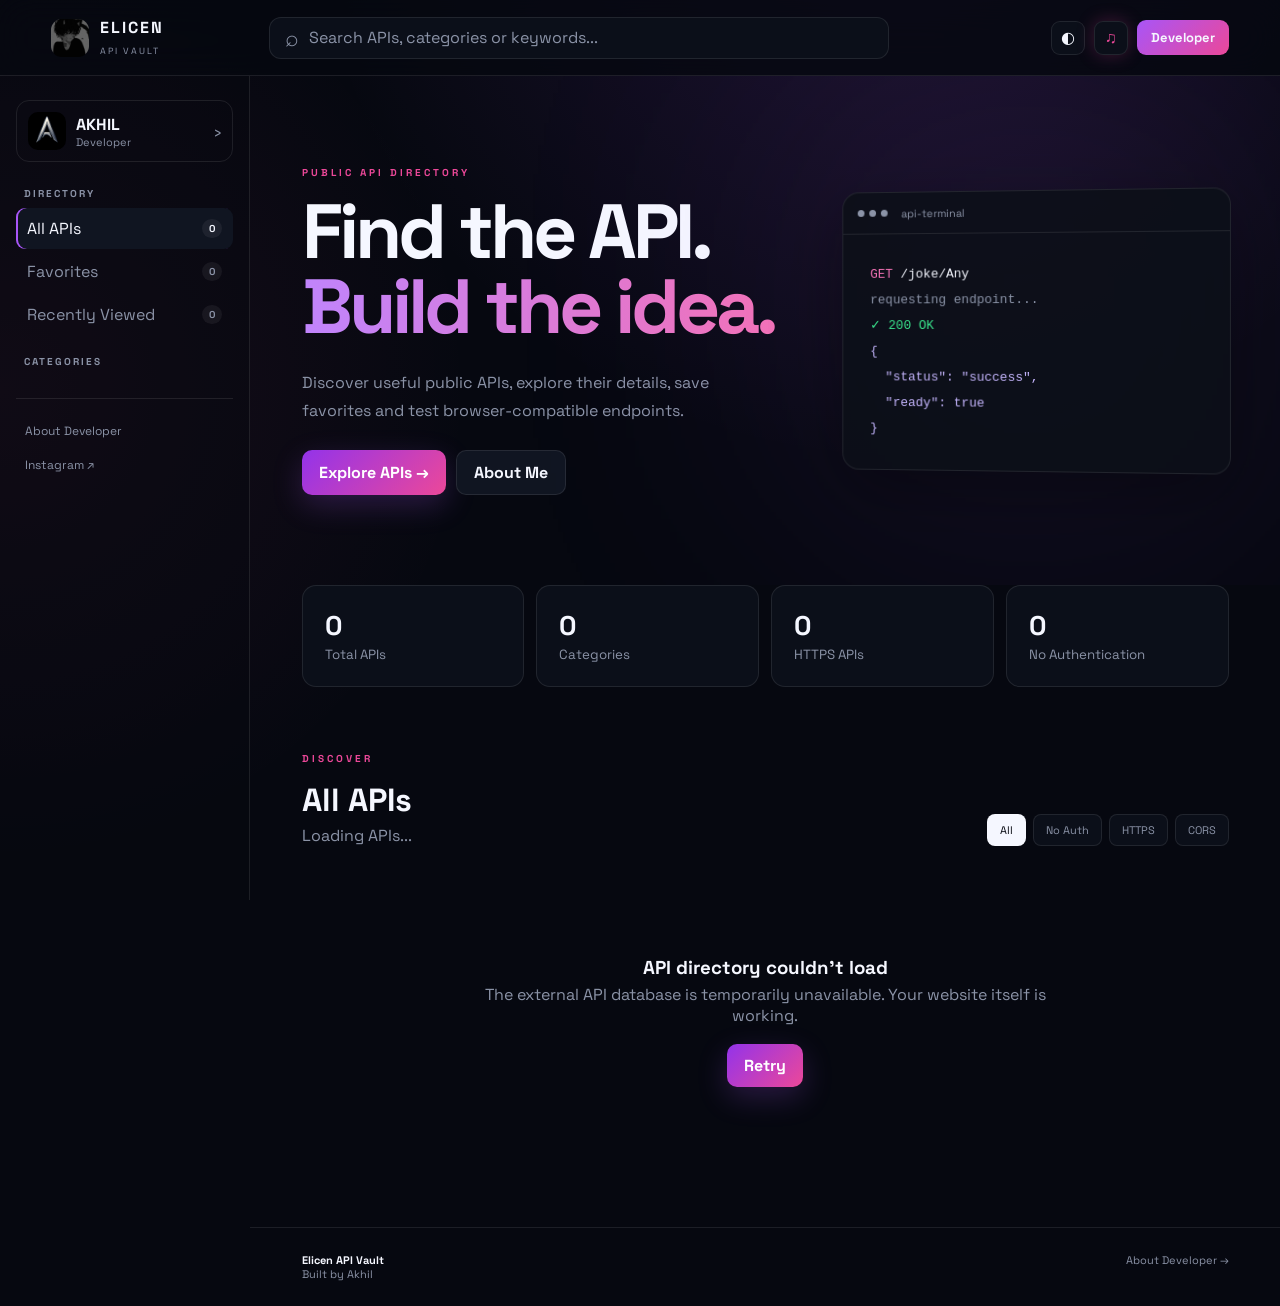
==== commit 9bf6bab4: "Add files via upload" ====
--- a/index.html
+++ b/index.html
@@ -3,407 +3,314 @@
 <head>
   <meta charset="UTF-8">
   <meta name="viewport" content="width=device-width, initial-scale=1.0">
-
+  <meta name="theme-color" content="#070a12">
   <title>Elicen API Vault</title>
-
   <link rel="stylesheet" href="style.css">
 </head>
 
 <body>
 
-  <div class="bgGlow glow1"></div>
-  <div class="bgGlow glow2"></div>
-
-  <header class="topbar">
-
-    <a href="index.html" class="brand">
-      <img src="image.png" alt="Elicen Logo">
+<header class="topbar">
+
+  <a class="logo" href="#">
+    <img src="image.png" alt="Elicen">
+    <div>
+      <strong>ELICEN</strong>
+      <small>API VAULT</small>
+    </div>
+  </a>
+
+  <div class="searchBox">
+    <span>⌕</span>
+    <input
+      id="searchInput"
+      type="search"
+      placeholder="Search APIs, categories or keywords..."
+      autocomplete="off"
+    >
+  </div>
+
+  <div class="topActions">
+    <button id="themeBtn" class="iconBtn" title="Change theme">◐</button>
+    <button id="musicBtn" class="musicBtn" title="Music">♫</button>
+    <a href="developer.html" class="developerLink">Developer</a>
+  </div>
+
+</header>
+
+<audio id="music" src="music.mp3" loop preload="auto"></audio>
+
+<div class="layout">
+
+  <aside id="sidebar">
+
+    <div class="developerMini" id="developerProfile">
+      <img src="image2.png" alt="Akhil">
       <div>
-        <strong>ELICEN</strong>
-        <span>API VAULT</span>
-      </div>
-    </a>
-
-    <div class="searchBox">
-      <span class="searchIcon">⌕</span>
-      <input
-        id="searchInput"
-        type="search"
-        placeholder="Search APIs, categories, keywords..."
+        <b>AKHIL</b>
+        <small>Developer</small>
+      </div>
+      <span>›</span>
+    </div>
+
+    <div class="sideTitle">DIRECTORY</div>
+
+    <button class="sideBtn active" data-view="all">
+      <span>All APIs</span>
+      <b id="allCount">0</b>
+    </button>
+
+    <button class="sideBtn" data-view="favorites">
+      <span>Favorites</span>
+      <b id="favCount">0</b>
+    </button>
+
+    <button class="sideBtn" data-view="recent">
+      <span>Recently Viewed</span>
+      <b id="recentCount">0</b>
+    </button>
+
+    <div class="sideTitle">CATEGORIES</div>
+
+    <div id="categories"></div>
+
+    <div class="sideBottom">
+      <a href="developer.html">About Developer</a>
+
+      <a
+        href="https://www.instagram.com/elicen_furios/"
+        target="_blank"
+        rel="noopener noreferrer"
       >
-    </div>
-
-    <div class="topActions">
-
-      <button id="themeBtn" class="iconBtn" title="Change theme">
-        ◐
+        Instagram ↗
+      </a>
+    </div>
+
+  </aside>
+
+  <main>
+
+    <button class="mobileMenu" id="menuBtn">☰</button>
+
+    <section class="hero">
+
+      <div class="heroGlow"></div>
+
+      <div class="heroText">
+
+        <div class="eyebrow">PUBLIC API DIRECTORY</div>
+
+        <h1>
+          Find the API.<br>
+          <span>Build the idea.</span>
+        </h1>
+
+        <p>
+          Discover useful public APIs, explore their details,
+          save favorites and test browser-compatible endpoints.
+        </p>
+
+        <div class="heroButtons">
+          <button id="exploreBtn" class="primaryBtn">
+            Explore APIs <span>→</span>
+          </button>
+
+          <a href="developer.html" class="ghostBtn">
+            About Me
+          </a>
+        </div>
+
+      </div>
+
+      <div class="terminal">
+
+        <div class="terminalTop">
+          <div class="dots">
+            <i></i><i></i><i></i>
+          </div>
+          <span>api-terminal</span>
+        </div>
+
+        <div class="terminalBody">
+          <div><span class="pink">GET</span> /joke/Any</div>
+          <div class="muted">requesting endpoint...</div>
+          <div class="green">✓ 200 OK</div>
+          <div class="json">
+            {<br>
+            &nbsp;&nbsp;"status": "success",<br>
+            &nbsp;&nbsp;"ready": true<br>
+            }
+          </div>
+        </div>
+
+      </div>
+
+    </section>
+
+    <section class="stats">
+
+      <div class="stat">
+        <strong id="totalApis">0</strong>
+        <small>Total APIs</small>
+      </div>
+
+      <div class="stat">
+        <strong id="totalCategories">0</strong>
+        <small>Categories</small>
+      </div>
+
+      <div class="stat">
+        <strong id="httpsApis">0</strong>
+        <small>HTTPS APIs</small>
+      </div>
+
+      <div class="stat">
+        <strong id="noAuthApis">0</strong>
+        <small>No Authentication</small>
+      </div>
+
+    </section>
+
+    <section id="directory">
+
+      <div class="sectionHeader">
+
+        <div>
+          <div class="eyebrow">DISCOVER</div>
+          <h2 id="sectionTitle">All APIs</h2>
+          <p id="resultText">Loading APIs...</p>
+        </div>
+
+        <div class="filters">
+
+          <button class="filter active" data-filter="all">All</button>
+          <button class="filter" data-filter="noauth">No Auth</button>
+          <button class="filter" data-filter="https">HTTPS</button>
+          <button class="filter" data-filter="cors">CORS</button>
+
+        </div>
+
+      </div>
+
+      <div id="loading" class="loading">
+        <div class="spinner"></div>
+        <h3>Loading API directory...</h3>
+        <p>Please wait.</p>
+      </div>
+
+      <div id="apiGrid"></div>
+
+      <div id="pagination"></div>
+
+    </section>
+
+    <footer>
+      <div>
+        <strong>Elicen API Vault</strong>
+        <span>Built by Akhil</span>
+      </div>
+
+      <a href="developer.html">About Developer →</a>
+    </footer>
+
+  </main>
+
+</div>
+
+
+<!-- API MODAL -->
+
+<div id="modal" class="modalOverlay">
+
+  <div class="modal">
+
+    <button id="closeModal" class="closeBtn">×</button>
+
+    <div class="modalHeader">
+
+      <div class="modalIcon" id="modalIcon">A</div>
+
+      <div>
+        <small id="modalCategory">CATEGORY</small>
+        <h2 id="modalName">API</h2>
+      </div>
+
+    </div>
+
+    <p id="modalDescription"></p>
+
+    <div id="modalDetails" class="details"></div>
+
+    <div class="apiUrl">
+      <span id="modalUrl"></span>
+      <button id="copyBtn">Copy</button>
+    </div>
+
+    <div class="modalActions">
+
+      <a
+        id="visitBtn"
+        target="_blank"
+        rel="noopener noreferrer"
+        class="primaryBtn"
+      >
+        Open API ↗
+      </a>
+
+      <button id="favBtn" class="secondaryBtn">
+        ☆ Favorite
       </button>
 
-      <button id="musicBtn" class="musicBtn" title="Music">
-        ♫
+      <button id="testerBtn" class="secondaryBtn">
+        API Tester
       </button>
 
-      <a href="developer.html" class="developerLink">
-        DEVELOPER
-      </a>
-
-    </div>
-
-  </header>
-
-  <audio id="music" src="music.mp3" loop preload="auto"></audio>
-
-  <div class="layout">
-
-    <aside id="sidebar">
-
-      <div class="developerMini" onclick="location.href='developer.html'">
-
-        <img src="image2.png" alt="Developer">
-
+    </div>
+
+
+    <!-- TESTER -->
+
+    <div id="tester" class="tester">
+
+      <div class="testerHeader">
         <div>
-          <b>AKHIL</b>
-          <small>DEVELOPER</small>
-        </div>
-
-      </div>
-
-      <div class="sideTitle">DIRECTORY</div>
-
-      <button class="sideBtn active" data-view="all">
-        <span>ALL APIs</span>
-        <b id="allCount">0</b>
-      </button>
-
-      <button class="sideBtn" data-view="favorites">
-        <span>FAVORITES</span>
-        <b id="favCount">0</b>
-      </button>
-
-      <button class="sideBtn" data-view="recent">
-        <span>RECENT</span>
-        <b id="recentCount">0</b>
-      </button>
-
-      <div class="sideTitle">CATEGORIES</div>
-
-      <div id="categories"></div>
-
-      <div class="sideBottom">
-
-        <a href="developer.html">
-          DEVELOPER
-        </a>
-
-        <a
-          href="https://www.instagram.com/elicen_furios?igsi=d3NiNTMwZGF1MnZj"
-          target="_blank"
-          rel="noopener"
+          <h3>API Tester</h3>
+          <p>Send a GET request from your browser.</p>
+        </div>
+
+        <span class="testerBadge">GET</span>
+      </div>
+
+      <div class="requestBox">
+
+        <input
+          id="testUrl"
+          type="url"
+          placeholder="https://example.com/api"
         >
-          INSTAGRAM
-        </a>
-
-      </div>
-
-    </aside>
-
-    <main>
-
-      <button id="menuBtn" class="mobileMenu">
-        MENU
-      </button>
-
-      <section class="hero">
-
-        <div class="heroText">
-
-          <div class="eyebrow">
-            FREE PUBLIC API DIRECTORY
-          </div>
-
-          <h1>
-            FIND THE API.<br>
-            <span>BUILD THE IDEA.</span>
-          </h1>
-
-          <p>
-            Discover public APIs, search thousands of entries,
-            inspect documentation URLs and test browser-accessible
-            GET endpoints.
-          </p>
-
-          <button id="exploreBtn" class="primaryBtn">
-            EXPLORE APIs
-            <span>→</span>
-          </button>
-
-        </div>
-
-        <div class="terminal">
-
-          <div class="terminalTop">
-            <i></i>
-            <i></i>
-            <i></i>
-            <span>ELICEN_TERMINAL</span>
-          </div>
-
-          <div class="terminalBody">
-
-            <p>
-              <span class="green">GET</span>
-              /api/endpoint
-            </p>
-
-            <p>
-              <span class="green">STATUS</span>
-              200 OK
-            </p>
-
-            <p>
-              <span class="blue">RESPONSE</span>
-            </p>
-
-            <pre>{
-  "status": "ready",
-  "tester": true,
-  "directory": "online"
-}</pre>
-
-          </div>
-
-        </div>
-
-      </section>
-
-      <section class="stats">
-
-        <div class="statCard">
-          <strong id="totalApis">0</strong>
-          <span>TOTAL APIs</span>
-        </div>
-
-        <div class="statCard">
-          <strong id="totalCategories">0</strong>
-          <span>CATEGORIES</span>
-        </div>
-
-        <div class="statCard">
-          <strong id="httpsApis">0</strong>
-          <span>HTTPS APIs</span>
-        </div>
-
-        <div class="statCard">
-          <strong id="noAuthApis">0</strong>
-          <span>NO AUTH</span>
-        </div>
-
-      </section>
-
-      <section id="directory">
-
-        <div class="sectionHeader">
-
-          <div>
-
-            <div class="eyebrow">
-              DISCOVER
-            </div>
-
-            <h2 id="sectionTitle">
-              ALL APIs
-            </h2>
-
-            <p id="resultText">
-              Loading APIs...
-            </p>
-
-          </div>
-
-          <div class="filters">
-
-            <button class="filter active" data-filter="all">
-              ALL
-            </button>
-
-            <button class="filter" data-filter="noauth">
-              NO AUTH
-            </button>
-
-            <button class="filter" data-filter="https">
-              HTTPS
-            </button>
-
-            <button class="filter" data-filter="cors">
-              CORS
-            </button>
-
-          </div>
-
-        </div>
-
-        <div id="loading" class="loading">
-
-          <div class="spinner"></div>
-
-          <h3>
-            LOADING PUBLIC APIs
-          </h3>
-
-          <p>
-            Fetching the latest directory data...
-          </p>
-
-        </div>
-
-        <div id="apiGrid"></div>
-
-        <div id="pagination"></div>
-
-      </section>
-
-      <footer>
-
-        <strong>
-          ELICEN API VAULT
-        </strong>
-
-        <span>
-          PUBLIC API DIRECTORY
-        </span>
-
-        <a href="developer.html">
-          AKHIL / DEVELOPER
-        </a>
-
-      </footer>
-
-    </main>
+
+        <button id="sendBtn" class="primaryBtn">
+          Send
+        </button>
+
+      </div>
+
+      <div class="testerNote">
+        Browser testing only works when the API allows CORS.
+        Authentication and special headers may also be required.
+      </div>
+
+      <pre id="responseBox">Ready.</pre>
+
+    </div>
 
   </div>
 
-  <!-- API MODAL -->
-
-  <div id="modal" class="modalOverlay">
-
-    <div class="modal">
-
-      <button id="closeModal" class="closeBtn">
-        ×
-      </button>
-
-      <div class="modalHeader">
-
-        <img src="image.png" alt="API">
-
-        <div>
-
-          <small id="modalCategory"></small>
-
-          <h2 id="modalName"></h2>
-
-        </div>
-
-      </div>
-
-      <p id="modalDescription" class="modalDescription"></p>
-
-      <div id="modalDetails" class="details"></div>
-
-      <div class="apiUrl">
-
-        <span id="modalUrl"></span>
-
-        <button id="copyBtn">
-          COPY
-        </button>
-
-      </div>
-
-      <div class="modalActions">
-
-        <a
-          id="visitBtn"
-          target="_blank"
-          rel="noopener noreferrer"
-          class="primaryBtn"
-        >
-          OPEN URL
-        </a>
-
-        <button id="favBtn" class="secondaryBtn">
-          FAVORITE
-        </button>
-
-        <button id="testerBtn" class="secondaryBtn">
-          API TESTER
-        </button>
-
-      </div>
-
-      <!-- TESTER -->
-
-      <div id="tester" class="tester">
-
-        <div class="testerHeader">
-
-          <div>
-            <small>REQUEST ENGINE</small>
-            <h3>API TESTER</h3>
-          </div>
-
-          <span id="testStatus">
-            READY
-          </span>
-
-        </div>
-
-        <p class="testerInfo">
-          The directory URL may be a website or documentation page.
-          For an actual API response, enter the endpoint URL below.
-        </p>
-
-        <div class="requestBox">
-
-          <select id="methodSelect">
-            <option value="GET">GET</option>
-          </select>
-
-          <input
-            id="testUrl"
-            type="url"
-            placeholder="https://example.com/api"
-          >
-
-          <button id="sendBtn" class="primaryBtn">
-            SEND
-          </button>
-
-        </div>
-
-        <div class="responseHeader">
-
-          <span>
-            RESPONSE
-          </span>
-
-          <button id="clearResponse">
-            CLEAR
-          </button>
-
-        </div>
-
-        <pre id="responseBox">Ready.</pre>
-
-      </div>
-
-    </div>
-
-  </div>
-
-  <div id="toast"></div>
-
-  <script src="app.js"></script>
+</div>
+
+<div id="toast"></div>
+
+<script src="app.js"></script>
 
 </body>
 </html>
--- a/style.css
+++ b/style.css
@@ -1,4 +1,4 @@
-@import url('https://fonts.googleapis.com/css2?family=Inter:wght@400;500;600;700;800&family=Orbitron:wght@500;600;700;800&display=swap');
+@import url('https://fonts.googleapis.com/css2?family=Space+Grotesk:wght@400;500;600;700&display=swap');
 
 * {
   box-sizing: border-box;
@@ -7,36 +7,45 @@
 }
 
 :root {
-  --bg: #05070b;
-  --panel: #0b0f16;
-  --panel2: #101620;
+  --bg: #060810;
+  --panel: #0b0f19;
+  --panel2: #101521;
   --border: rgba(255,255,255,.09);
-  --text: #f4f7fb;
-  --muted: #8d98a8;
-  --accent: #00e5ff;
-  --accent2: #7c3cff;
-  --green: #39ff88;
-  --shadow: 0 20px 70px rgba(0,0,0,.45);
+  --text: #f5f7ff;
+  --muted: #8b93a7;
+  --accent: #a855f7;
+  --accent2: #ec4899;
+  --green: #39e58c;
+  --shadow: 0 20px 70px rgba(0,0,0,.35);
 }
 
 body {
+  font-family: "Space Grotesk", sans-serif;
+  background:
+    radial-gradient(circle at 70% -10%, rgba(168,85,247,.15), transparent 35%),
+    radial-gradient(circle at 0% 30%, rgba(236,72,153,.08), transparent 30%),
+    var(--bg);
+  color: var(--text);
   min-height: 100vh;
-  background:
-    radial-gradient(circle at 20% 10%, rgba(0,229,255,.09), transparent 25%),
-    radial-gradient(circle at 85% 20%, rgba(124,60,255,.11), transparent 28%),
-    var(--bg);
-  color: var(--text);
-  font-family: Inter, sans-serif;
-  overflow-x: hidden;
 }
 
 body.lightMode {
-  --bg: #f4f7fb;
+  --bg: #f4f5f9;
   --panel: #ffffff;
-  --panel2: #eef2f7;
-  --border: rgba(0,0,0,.10);
-  --text: #10151d;
-  --muted: #647080;
+  --panel2: #f0f1f6;
+  --border: rgba(0,0,0,.09);
+  --text: #11131a;
+  --muted: #687083;
+  background: #f4f5f9;
+}
+
+button,
+input {
+  font: inherit;
+}
+
+button {
+  cursor: pointer;
 }
 
 a {
@@ -44,131 +53,95 @@
   text-decoration: none;
 }
 
-button,
-input,
-select {
-  font: inherit;
-}
-
-button {
-  cursor: pointer;
-}
-
-.bgGlow {
-  position: fixed;
-  width: 400px;
-  height: 400px;
-  border-radius: 50%;
-  filter: blur(100px);
-  opacity: .13;
-  pointer-events: none;
-  z-index: -1;
-}
-
-.glow1 {
-  background: var(--accent);
-  top: 20%;
-  left: -200px;
-}
-
-.glow2 {
-  background: var(--accent2);
-  right: -200px;
-  top: 50%;
-}
+
+/* TOPBAR */
 
 .topbar {
   height: 76px;
-  padding: 0 28px;
+  padding: 0 4%;
+  display: flex;
+  align-items: center;
+  gap: 28px;
   border-bottom: 1px solid var(--border);
-  background: rgba(5,7,11,.78);
+  background: rgba(6,8,16,.78);
   backdrop-filter: blur(18px);
-  display: flex;
-  align-items: center;
-  gap: 25px;
   position: sticky;
   top: 0;
-  z-index: 100;
-}
-
-body.lightMode .topbar {
-  background: rgba(255,255,255,.82);
-}
-
-.brand {
+  z-index: 50;
+}
+
+.lightMode .topbar {
+  background: rgba(255,255,255,.8);
+}
+
+.logo {
   display: flex;
   align-items: center;
   gap: 11px;
   min-width: 190px;
 }
 
-.brand img {
-  width: 42px;
+.logo img {
+  width: 38px;
+  height: 38px;
+  border-radius: 11px;
+  object-fit: cover;
+}
+
+.logo strong {
+  display: block;
+  letter-spacing: 2px;
+}
+
+.logo small {
+  color: var(--muted);
+  font-size: 9px;
+  letter-spacing: 2px;
+}
+
+.searchBox {
   height: 42px;
+  flex: 1;
+  max-width: 620px;
+  display: flex;
+  align-items: center;
+  gap: 10px;
+  padding: 0 15px;
+  border: 1px solid var(--border);
   border-radius: 12px;
-  object-fit: cover;
-  border: 1px solid var(--border);
-}
-
-.brand strong {
-  display: block;
-  font-family: Orbitron, sans-serif;
-  letter-spacing: 2px;
-}
-
-.brand span {
-  display: block;
-  font-size: 9px;
-  letter-spacing: 3px;
-  color: var(--muted);
-  margin-top: 3px;
-}
-
-.searchBox {
-  max-width: 650px;
-  flex: 1;
-  height: 43px;
-  display: flex;
-  align-items: center;
-  border: 1px solid var(--border);
-  background: rgba(255,255,255,.035);
-  border-radius: 12px;
-  transition: .25s;
-}
-
-.searchBox:focus-within {
-  border-color: var(--accent);
-  box-shadow: 0 0 30px rgba(0,229,255,.08);
-}
-
-.searchIcon {
-  font-size: 25px;
-  margin-left: 14px;
-  color: var(--muted);
+  background: var(--panel);
+}
+
+.searchBox span {
+  color: var(--muted);
+  font-size: 23px;
 }
 
 .searchBox input {
   width: 100%;
-  height: 100%;
+  background: none;
   border: 0;
   outline: 0;
-  background: transparent;
-  color: var(--text);
-  padding: 0 14px;
+  color: var(--text);
+}
+
+.searchBox input::placeholder {
+  color: var(--muted);
 }
 
 .topActions {
   display: flex;
   align-items: center;
   gap: 9px;
+  margin-left: auto;
 }
 
 .iconBtn,
 .musicBtn {
-  width: 36px;
-  height: 36px;
-  border: 1px solid var(--border);
+  width: 34px;
+  height: 34px;
   border-radius: 9px;
+  border: 1px solid var(--border);
   background: var(--panel);
   color: var(--text);
 }
@@ -178,277 +151,387 @@
 }
 
 .musicBtn.playing {
-  color: var(--accent);
-  border-color: var(--accent);
-  animation: musicPulse 1.4s infinite;
-}
-
-@keyframes musicPulse {
-  50% {
-    box-shadow: 0 0 18px rgba(0,229,255,.3);
-  }
+  color: var(--accent2);
+  box-shadow: 0 0 18px rgba(236,72,153,.25);
 }
 
 .developerLink {
-  font-family: Orbitron, sans-serif;
-  font-size: 10px;
-  letter-spacing: 1px;
-  padding: 10px 13px;
-  border: 1px solid var(--border);
+  padding: 9px 14px;
   border-radius: 9px;
-  transition: .25s;
-}
-
-.developerLink:hover {
-  border-color: var(--accent);
-  color: var(--accent);
-}
+  background: linear-gradient(135deg,var(--accent),var(--accent2));
+  font-size: 13px;
+  font-weight: 700;
+}
+
+
+/* LAYOUT */
 
 .layout {
   display: grid;
-  grid-template-columns: 245px 1fr;
+  grid-template-columns: 250px 1fr;
   min-height: calc(100vh - 76px);
 }
 
-#sidebar {
+aside {
   border-right: 1px solid var(--border);
-  padding: 22px 15px;
-  background: rgba(8,11,16,.52);
-  display: flex;
-  flex-direction: column;
+  padding: 24px 16px;
   position: sticky;
   top: 76px;
   height: calc(100vh - 76px);
   overflow-y: auto;
+  background: rgba(7,9,17,.45);
+}
+
+.lightMode aside {
+  background: rgba(255,255,255,.5);
 }
 
 .developerMini {
   display: flex;
   align-items: center;
-  gap: 11px;
+  gap: 10px;
   padding: 11px;
   border: 1px solid var(--border);
-  border-radius: 12px;
+  border-radius: 13px;
   margin-bottom: 25px;
   transition: .25s;
 }
 
 .developerMini:hover {
-  border-color: var(--accent);
   transform: translateY(-2px);
+  border-color: rgba(168,85,247,.5);
 }
 
 .developerMini img {
-  width: 39px;
-  height: 39px;
+  width: 38px;
+  height: 38px;
+  border-radius: 10px;
   object-fit: cover;
-  border-radius: 50%;
-  border: 1px solid var(--accent);
-}
-
-.developerMini b {
-  display: block;
-  font-family: Orbitron, sans-serif;
-  font-size: 11px;
-  letter-spacing: 1px;
-}
-
+}
+
+.developerMini div {
+  flex: 1;
+}
+
+.developerMini b,
 .developerMini small {
   display: block;
-  color: var(--muted);
-  font-size: 9px;
-  margin-top: 4px;
-  letter-spacing: 1px;
+}
+
+.developerMini small {
+  color: var(--muted);
+  font-size: 11px;
+}
+
+.developerMini > span {
+  color: var(--muted);
 }
 
 .sideTitle {
-  color: #687384;
-  font-size: 9px;
-  font-weight: 800;
+  color: var(--muted);
+  font-size: 10px;
+  font-weight: 700;
   letter-spacing: 2px;
-  padding: 0 10px 8px;
-  margin-top: 5px;
+  margin: 20px 8px 8px;
 }
 
 .sideBtn {
   width: 100%;
-  min-height: 39px;
   display: flex;
   justify-content: space-between;
   align-items: center;
-  border: 1px solid transparent;
+  border: 0;
   background: transparent;
   color: var(--muted);
+  padding: 10px 11px;
   border-radius: 9px;
-  padding: 0 11px;
-  margin-bottom: 3px;
+  margin: 2px 0;
   text-align: left;
-  font-size: 11px;
-  transition: .2s;
 }
 
 .sideBtn:hover,
 .sideBtn.active {
   color: var(--text);
-  background: rgba(0,229,255,.055);
-  border-color: rgba(0,229,255,.13);
+  background: var(--panel2);
 }
 
 .sideBtn.active {
-  color: var(--accent);
+  box-shadow: inset 2px 0 var(--accent);
 }
 
 .sideBtn b {
-  font-size: 9px;
-  color: var(--muted);
+  font-size: 10px;
+  background: rgba(255,255,255,.06);
+  padding: 3px 7px;
+  border-radius: 20px;
 }
 
 .sideBottom {
-  margin-top: auto;
+  margin-top: 30px;
+  padding-top: 15px;
   border-top: 1px solid var(--border);
-  padding-top: 15px;
-  display: flex;
-  flex-direction: column;
-  gap: 8px;
 }
 
 .sideBottom a {
-  font-size: 10px;
-  letter-spacing: 1px;
-  color: var(--muted);
-  padding: 7px 10px;
+  display: block;
+  padding: 9px;
+  color: var(--muted);
+  font-size: 12px;
 }
 
 .sideBottom a:hover {
-  color: var(--accent);
-}
+  color: var(--text);
+}
+
+
+/* MAIN */
 
 main {
-  width: 100%;
   min-width: 0;
 }
 
 .hero {
-  min-height: 430px;
-  padding: 75px clamp(25px, 7vw, 100px);
+  position: relative;
+  max-width: 1250px;
+  margin: auto;
+  padding: 90px 5%;
   display: grid;
   grid-template-columns: 1.1fr .9fr;
+  gap: 60px;
   align-items: center;
-  gap: 50px;
-  border-bottom: 1px solid var(--border);
+  overflow: hidden;
+}
+
+.heroGlow {
+  position: absolute;
+  width: 400px;
+  height: 400px;
+  right: 5%;
+  top: 30px;
+  background: var(--accent);
+  filter: blur(150px);
+  opacity: .13;
+  pointer-events: none;
 }
 
 .eyebrow {
-  font-family: Orbitron, sans-serif;
-  font-size: 9px;
+  color: var(--accent2);
+  font-size: 10px;
+  font-weight: 700;
   letter-spacing: 3px;
-  color: var(--accent);
-  margin-bottom: 14px;
+  margin-bottom: 15px;
 }
 
 .hero h1 {
-  font-family: Orbitron, sans-serif;
-  font-size: clamp(37px, 5vw, 72px);
-  line-height: 1.04;
-  letter-spacing: -2px;
-  animation: heroIn .8s ease both;
+  font-size: clamp(45px,6vw,78px);
+  line-height: .98;
+  letter-spacing: -4px;
 }
 
 .hero h1 span {
+  background: linear-gradient(90deg,#c084fc,#f472b6);
+  -webkit-background-clip: text;
   color: transparent;
-  -webkit-text-stroke: 1px var(--accent);
-}
-
-.heroText p {
-  max-width: 600px;
+}
+
+.heroText > p {
+  max-width: 610px;
+  margin: 24px 0;
   color: var(--muted);
   line-height: 1.8;
-  margin: 22px 0;
-  font-size: 14px;
+}
+
+.heroButtons {
+  display: flex;
+  gap: 10px;
+}
+
+.primaryBtn,
+.ghostBtn,
+.secondaryBtn {
+  border-radius: 10px;
+  padding: 11px 17px;
+  font-weight: 700;
+  border: 0;
 }
 
 .primaryBtn {
-  border: 1px solid var(--accent);
-  background: linear-gradient(100deg, rgba(0,229,255,.13), rgba(124,60,255,.13));
-  color: var(--text);
-  border-radius: 9px;
-  padding: 12px 17px;
-  font-weight: 800;
-  font-size: 11px;
-  letter-spacing: 1px;
-  transition: .25s;
+  color: white;
+  background: linear-gradient(135deg,#9333ea,#ec4899);
+  box-shadow: 0 10px 30px rgba(168,85,247,.22);
 }
 
 .primaryBtn:hover {
   transform: translateY(-2px);
-  box-shadow: 0 0 30px rgba(0,229,255,.16);
-  background: var(--accent);
-  color: #001014;
-}
+}
+
+.ghostBtn,
+.secondaryBtn {
+  background: var(--panel2);
+  border: 1px solid var(--border);
+  color: var(--text);
+}
+
+
+/* TERMINAL */
 
 .terminal {
   border: 1px solid var(--border);
-  border-radius: 15px;
-  background: rgba(0,0,0,.35);
+  border-radius: 17px;
+  background: rgba(12,15,24,.9);
   box-shadow: var(--shadow);
   overflow: hidden;
-  animation: terminalFloat 4s ease-in-out infinite;
+  transform: perspective(900px) rotateY(-5deg);
 }
 
 .terminalTop {
   height: 42px;
   display: flex;
   align-items: center;
-  gap: 6px;
-  padding: 0 14px;
+  gap: 14px;
+  padding: 0 15px;
   border-bottom: 1px solid var(--border);
-}
-
-.terminalTop i {
-  width: 8px;
-  height: 8px;
+  color: var(--muted);
+  font-size: 11px;
+}
+
+.dots {
+  display: flex;
+  gap: 5px;
+}
+
+.dots i {
+  width: 7px;
+  height: 7px;
   border-radius: 50%;
-  background: #596273;
-}
-
-.terminalTop span {
-  margin-left: 10px;
-  color: var(--muted);
-  font-size: 9px;
-  letter-spacing: 2px;
+  background: var(--muted);
 }
 
 .terminalBody {
-  padding: 24px;
+  padding: 28px;
   font-family: monospace;
-  font-size: 12px;
-  line-height: 1.8;
-  color: #b9c4d2;
+  line-height: 2;
+  font-size: 13px;
+}
+
+.pink {
+  color: #f472b6;
 }
 
 .green {
   color: var(--green);
 }
 
-.blue {
-  color: var(--accent);
-}
-
-.terminalBody pre {
-  margin-top: 8px;
-  color: #9ca9ba;
-}
-
-@keyframes terminalFloat {
-  50% {
-    transform: translateY(-8px);
-  }
-}
-
-@keyframes heroIn {
+.muted {
+  color: var(--muted);
+}
+
+.json {
+  color: #c4b5fd;
+}
+
+
+/* STATS */
+
+.stats {
+  max-width: 1250px;
+  margin: 0 auto 65px;
+  padding: 0 5%;
+  display: grid;
+  grid-template-columns: repeat(4,1fr);
+  gap: 12px;
+}
+
+.stat {
+  padding: 22px;
+  border: 1px solid var(--border);
+  background: var(--panel);
+  border-radius: 14px;
+}
+
+.stat strong {
+  display: block;
+  font-size: 27px;
+}
+
+.stat small {
+  color: var(--muted);
+}
+
+
+/* DIRECTORY */
+
+#directory {
+  max-width: 1250px;
+  margin: auto;
+  padding: 0 5% 70px;
+}
+
+.sectionHeader {
+  display: flex;
+  justify-content: space-between;
+  gap: 20px;
+  align-items: end;
+  margin-bottom: 25px;
+}
+
+.sectionHeader h2 {
+  font-size: 32px;
+}
+
+.sectionHeader p {
+  color: var(--muted);
+  margin-top: 5px;
+}
+
+.filters {
+  display: flex;
+  gap: 7px;
+  flex-wrap: wrap;
+}
+
+.filter {
+  border: 1px solid var(--border);
+  background: var(--panel);
+  color: var(--muted);
+  padding: 8px 12px;
+  border-radius: 8px;
+  font-size: 11px;
+}
+
+.filter.active {
+  background: var(--text);
+  color: var(--bg);
+}
+
+
+/* API GRID */
+
+#apiGrid {
+  display: grid;
+  grid-template-columns: repeat(3,1fr);
+  gap: 14px;
+}
+
+.apiCard {
+  border: 1px solid var(--border);
+  background: linear-gradient(145deg,var(--panel),var(--panel2));
+  border-radius: 15px;
+  padding: 19px;
+  animation: cardIn .45s both;
+  transition: .25s;
+}
+
+.apiCard:hover {
+  transform: translateY(-5px);
+  border-color: rgba(168,85,247,.45);
+  box-shadow: 0 15px 45px rgba(0,0,0,.22);
+}
+
+@keyframes cardIn {
   from {
     opacity: 0;
-    transform: translateY(20px);
+    transform: translateY(15px);
   }
   to {
     opacity: 1;
@@ -456,473 +539,311 @@
   }
 }
 
-.stats {
-  padding: 20px clamp(25px, 7vw, 100px);
-  display: grid;
-  grid-template-columns: repeat(4,1fr);
-  gap: 12px;
-}
-
-.statCard {
-  border: 1px solid var(--border);
-  background: rgba(255,255,255,.025);
-  border-radius: 12px;
-  padding: 20px;
-}
-
-.statCard strong {
-  display: block;
-  font-family: Orbitron, sans-serif;
-  color: var(--accent);
-  font-size: 23px;
-}
-
-.statCard span {
-  color: var(--muted);
-  font-size: 9px;
-  letter-spacing: 2px;
-  display: block;
-  margin-top: 7px;
-}
-
-#directory {
-  padding: 45px clamp(20px, 5vw, 70px);
-}
-
-.sectionHeader {
+.cardTop {
   display: flex;
   justify-content: space-between;
-  gap: 20px;
-  align-items: flex-end;
-  margin-bottom: 25px;
-}
-
-.sectionHeader h2 {
-  font-family: Orbitron, sans-serif;
-  font-size: 25px;
-}
-
-.sectionHeader p {
-  color: var(--muted);
-  font-size: 11px;
-  margin-top: 7px;
-}
-
-.filters {
-  display: flex;
-  gap: 6px;
-  flex-wrap: wrap;
-}
-
-.filter {
-  border: 1px solid var(--border);
-  background: transparent;
-  color: var(--muted);
-  border-radius: 8px;
-  padding: 9px 11px;
-  font-size: 9px;
-  letter-spacing: 1px;
-}
-
-.filter.active,
-.filter:hover {
-  border-color: var(--accent);
-  color: var(--accent);
-}
-
-#apiGrid {
-  display: grid;
-  grid-template-columns: repeat(auto-fill, minmax(260px,1fr));
-  gap: 14px;
-}
-
-.apiCard {
-  min-width: 0;
-  border: 1px solid var(--border);
-  background: linear-gradient(145deg, rgba(255,255,255,.045), rgba(255,255,255,.015));
-  border-radius: 14px;
-  padding: 17px;
-  opacity: 0;
-  animation: cardIn .45s ease forwards;
-  transition: .3s;
-}
-
-.apiCard:hover {
-  transform: translateY(-5px);
-  border-color: rgba(0,229,255,.35);
-  box-shadow: 0 15px 45px rgba(0,0,0,.25);
-}
-
-@keyframes cardIn {
-  to {
-    opacity: 1;
-    transform: translateY(0);
-  }
-}
-
-.cardTop {
-  display: flex;
-  justify-content: space-between;
-}
-
-.apiIcon {
-  width: 39px;
-  height: 39px;
-  border-radius: 10px;
+  align-items: center;
+}
+
+.apiIcon,
+.modalIcon {
+  width: 42px;
+  height: 42px;
   display: grid;
   place-items: center;
-  background: rgba(0,229,255,.08);
-  color: var(--accent);
-  border: 1px solid rgba(0,229,255,.2);
-  font-family: Orbitron, sans-serif;
+  border-radius: 11px;
+  background: linear-gradient(135deg,#9333ea,#ec4899);
+  font-weight: 800;
 }
 
 .heartBtn {
   border: 0;
   background: transparent;
-  color: #657080;
-  font-size: 20px;
+  color: var(--muted);
+  font-size: 22px;
 }
 
 .heartBtn.liked {
-  color: var(--accent);
+  color: #f472b6;
 }
 
 .apiCategory {
-  color: var(--accent);
-  font-size: 8px;
-  letter-spacing: 2px;
-  font-weight: 800;
-  margin-top: 15px;
+  color: var(--accent2);
+  font-size: 9px;
+  font-weight: 700;
+  letter-spacing: 1.5px;
+  margin-top: 16px;
 }
 
 .apiCard h3 {
-  font-size: 16px;
-  margin: 8px 0;
+  margin: 7px 0;
 }
 
 .apiCard p {
   color: var(--muted);
   line-height: 1.55;
-  font-size: 11px;
-  min-height: 52px;
+  font-size: 12px;
+  min-height: 57px;
 }
 
 .apiMeta {
   display: flex;
-  gap: 5px;
-  margin: 15px 0;
+  gap: 7px;
+  margin: 16px 0;
 }
 
 .apiMeta span {
   flex: 1;
-  border: 1px solid var(--border);
-  padding: 7px 4px;
-  border-radius: 6px;
-  color: #687384;
-  text-align: center;
-  font-size: 7px;
-  letter-spacing: 1px;
+  font-size: 8px;
+  color: var(--muted);
+  border: 1px solid var(--border);
+  border-radius: 7px;
+  padding: 7px;
 }
 
 .apiMeta b {
   display: block;
   color: var(--text);
   margin-top: 3px;
-  font-size: 8px;
 }
 
 .cardButtons {
-  display: grid;
-  grid-template-columns: 1fr auto;
-  gap: 6px;
+  display: flex;
+  gap: 7px;
 }
 
 .detailsButton,
 .visitButton {
-  border: 1px solid var(--border);
-  background: transparent;
-  color: var(--text);
-  border-radius: 7px;
+  flex: 1;
+  text-align: center;
+  border-radius: 8px;
   padding: 9px;
-  font-size: 9px;
+  font-size: 11px;
+  font-weight: 700;
+}
+
+.detailsButton {
+  border: 1px solid var(--border);
+  background: var(--panel);
+  color: var(--text);
+}
+
+.visitButton {
+  background: var(--text);
+  color: var(--bg);
+}
+
+
+/* LOADING */
+
+.loading {
   text-align: center;
-}
-
-.detailsButton:hover,
-.visitButton:hover {
-  border-color: var(--accent);
-  color: var(--accent);
-}
-
-.loading {
-  min-height: 300px;
-  display: grid;
-  place-items: center;
-  align-content: center;
-  text-align: center;
+  padding: 70px 20px;
   color: var(--muted);
 }
 
 .loading h3 {
   color: var(--text);
-  font-family: Orbitron, sans-serif;
-  font-size: 13px;
-  margin-top: 18px;
-}
-
-.loading p {
-  font-size: 11px;
-  margin-top: 7px;
+  margin: 15px 0 5px;
 }
 
 .spinner {
   width: 35px;
   height: 35px;
-  border: 2px solid var(--border);
-  border-top-color: var(--accent);
+  margin: auto;
+  border: 3px solid var(--border);
+  border-top-color: var(--accent2);
   border-radius: 50%;
   animation: spin .8s linear infinite;
 }
 
 @keyframes spin {
-  to {
-    transform: rotate(360deg);
-  }
-}
-
-.emptyState {
-  grid-column: 1/-1;
-  padding: 70px;
-  text-align: center;
-  border: 1px dashed var(--border);
-  border-radius: 14px;
-}
-
-.emptyState p {
-  color: var(--muted);
-  margin-top: 8px;
-}
+  to { transform: rotate(360deg); }
+}
+
+
+/* PAGINATION */
 
 .paginationInner {
   display: flex;
   justify-content: center;
-  gap: 5px;
+  gap: 6px;
   margin-top: 30px;
   flex-wrap: wrap;
 }
 
 .paginationInner button {
-  min-width: 34px;
-  height: 34px;
-  border: 1px solid var(--border);
-  background: transparent;
-  color: var(--muted);
-  border-radius: 7px;
-}
-
-.paginationInner button.active,
-.paginationInner button:hover {
-  color: var(--accent);
-  border-color: var(--accent);
+  min-width: 38px;
+  padding: 8px 10px;
+  border: 1px solid var(--border);
+  background: var(--panel);
+  color: var(--text);
+  border-radius: 8px;
+}
+
+.paginationInner button.active {
+  background: linear-gradient(135deg,#9333ea,#ec4899);
+  border-color: transparent;
+  color: white;
 }
 
 .paginationInner button:disabled {
-  opacity: .3;
+  opacity: .35;
   cursor: not-allowed;
 }
 
-footer {
-  border-top: 1px solid var(--border);
-  padding: 25px clamp(20px, 5vw, 70px);
-  display: flex;
-  gap: 18px;
-  align-items: center;
-  color: var(--muted);
-  font-size: 9px;
-  letter-spacing: 1px;
-}
-
-footer strong {
-  color: var(--text);
-}
-
-footer a {
-  margin-left: auto;
-}
-
-footer a:hover {
-  color: var(--accent);
-}
+
+/* MODAL */
 
 .modalOverlay {
   position: fixed;
   inset: 0;
   background: rgba(0,0,0,.78);
-  backdrop-filter: blur(14px);
+  backdrop-filter: blur(10px);
+  z-index: 100;
   display: none;
-  align-items: center;
-  justify-content: center;
-  padding: 15px;
-  z-index: 500;
+  place-items: center;
+  padding: 20px;
 }
 
 .modalOverlay.active {
-  display: flex;
+  display: grid;
 }
 
 .modal {
-  width: min(850px,100%);
-  max-height: 92vh;
+  width: min(760px,100%);
+  max-height: 90vh;
   overflow-y: auto;
-  border: 1px solid var(--border);
   background: var(--panel);
-  border-radius: 17px;
+  border: 1px solid var(--border);
+  border-radius: 18px;
   padding: 25px;
   position: relative;
-  box-shadow: 0 30px 100px rgba(0,0,0,.55);
-  animation: modalIn .3s ease;
+  box-shadow: var(--shadow);
+  animation: modalIn .25s ease;
 }
 
 @keyframes modalIn {
   from {
     opacity: 0;
-    transform: scale(.96) translateY(15px);
+    transform: translateY(20px) scale(.98);
   }
   to {
     opacity: 1;
-    transform: scale(1) translateY(0);
+    transform: none;
   }
 }
 
 .closeBtn {
   position: absolute;
+  right: 17px;
   top: 15px;
-  right: 15px;
-  width: 34px;
-  height: 34px;
-  border: 1px solid var(--border);
+  border: 0;
+  background: var(--panel2);
+  color: var(--text);
+  width: 33px;
+  height: 33px;
   border-radius: 8px;
-  background: transparent;
-  color: var(--text);
-  font-size: 21px;
+  font-size: 22px;
 }
 
 .modalHeader {
   display: flex;
-  gap: 14px;
+  gap: 13px;
   align-items: center;
-  padding-right: 45px;
-}
-
-.modalHeader img {
-  width: 55px;
-  height: 55px;
-  border-radius: 13px;
-  object-fit: cover;
+  padding-right: 40px;
 }
 
 .modalHeader small {
-  color: var(--accent);
-  font-size: 8px;
+  color: var(--accent2);
+  font-size: 9px;
   letter-spacing: 2px;
 }
 
 .modalHeader h2 {
-  font-family: Orbitron, sans-serif;
-  margin-top: 5px;
-  font-size: 21px;
-}
-
-.modalDescription {
+  margin-top: 3px;
+}
+
+#modalDescription {
   color: var(--muted);
   line-height: 1.7;
-  margin: 20px 0;
-  font-size: 12px;
+  margin: 22px 0;
 }
 
 .details {
   display: grid;
   grid-template-columns: repeat(4,1fr);
-  gap: 7px;
+  gap: 8px;
 }
 
 .detailItem {
   border: 1px solid var(--border);
-  border-radius: 8px;
-  padding: 11px;
+  padding: 12px;
+  border-radius: 9px;
 }
 
 .detailItem small {
   display: block;
   color: var(--muted);
-  font-size: 7px;
-  letter-spacing: 1px;
+  font-size: 8px;
 }
 
 .detailItem strong {
   display: block;
-  margin-top: 5px;
-  font-size: 10px;
+  margin-top: 4px;
+  font-size: 12px;
 }
 
 .apiUrl {
-  display: flex;
-  align-items: center;
-  gap: 7px;
   margin-top: 12px;
-  border: 1px solid var(--border);
+  display: flex;
+  gap: 8px;
+  border: 1px solid var(--border);
+  background: var(--panel2);
+  border-radius: 9px;
   padding: 8px;
-  border-radius: 8px;
 }
 
 .apiUrl span {
+  flex: 1;
   overflow: hidden;
   white-space: nowrap;
   text-overflow: ellipsis;
-  flex: 1;
   color: var(--muted);
   font-family: monospace;
-  font-size: 10px;
-}
-
-.apiUrl button,
-.responseHeader button {
-  border: 1px solid var(--border);
-  background: var(--panel2);
-  color: var(--text);
-  padding: 7px 10px;
-  border-radius: 6px;
-  font-size: 8px;
+  font-size: 11px;
+  padding: 8px;
+}
+
+.apiUrl button {
+  border: 0;
+  border-radius: 7px;
+  padding: 0 12px;
+  background: var(--text);
+  color: var(--bg);
+  font-weight: 700;
 }
 
 .modalActions {
   display: flex;
-  gap: 7px;
+  gap: 8px;
   margin-top: 12px;
   flex-wrap: wrap;
 }
 
-.secondaryBtn {
-  border: 1px solid var(--border);
-  background: var(--panel2);
-  color: var(--text);
-  padding: 11px 14px;
-  border-radius: 8px;
-  font-size: 9px;
-  letter-spacing: 1px;
-}
-
-.secondaryBtn:hover {
-  border-color: var(--accent);
-  color: var(--accent);
-}
+.modalActions > * {
+  flex: 1;
+  text-align: center;
+}
+
+
+/* TESTER */
 
 .tester {
   display: none;
   margin-top: 20px;
+  border-top: 1px solid var(--border);
   padding-top: 20px;
-  border-top: 1px solid var(--border);
 }
 
 .testerHeader {
@@ -931,190 +852,177 @@
   align-items: center;
 }
 
-.testerHeader small {
-  color: var(--accent);
-  font-size: 7px;
-  letter-spacing: 2px;
-}
-
-.testerHeader h3 {
-  font-family: Orbitron, sans-serif;
-  font-size: 15px;
-  margin-top: 5px;
-}
-
-#testStatus {
-  font-size: 8px;
+.testerHeader p {
+  color: var(--muted);
+  font-size: 11px;
+  margin-top: 4px;
+}
+
+.testerBadge {
+  padding: 5px 9px;
+  border-radius: 7px;
   color: var(--green);
-  border: 1px solid rgba(57,255,136,.25);
-  padding: 6px 8px;
-  border-radius: 5px;
-}
-
-.testerInfo {
-  color: var(--muted);
+  background: rgba(57,229,140,.08);
   font-size: 10px;
-  line-height: 1.6;
-  margin: 12px 0;
+  font-weight: 700;
 }
 
 .requestBox {
-  display: grid;
-  grid-template-columns: 75px 1fr auto;
-  gap: 6px;
-}
-
-.requestBox select,
+  display: flex;
+  gap: 7px;
+  margin-top: 14px;
+}
+
 .requestBox input {
+  flex: 1;
+  min-width: 0;
   border: 1px solid var(--border);
   background: var(--panel2);
   color: var(--text);
   border-radius: 8px;
   padding: 10px;
   outline: none;
+}
+
+.testerNote {
+  color: var(--muted);
   font-size: 10px;
-}
-
-.responseHeader {
-  display: flex;
-  justify-content: space-between;
-  align-items: center;
-  margin-top: 15px;
-}
-
-.responseHeader span {
-  font-family: Orbitron, sans-serif;
-  font-size: 9px;
-  letter-spacing: 1px;
+  line-height: 1.5;
+  margin-top: 10px;
 }
 
 #responseBox {
-  min-height: 150px;
-  max-height: 400px;
+  background: #05070c;
+  color: #b8f7d3;
+  border: 1px solid var(--border);
+  padding: 15px;
+  border-radius: 9px;
+  margin-top: 12px;
+  max-height: 300px;
   overflow: auto;
-  margin-top: 7px;
-  border: 1px solid var(--border);
-  background: #020408;
-  border-radius: 9px;
-  padding: 14px;
-  color: #aebdca;
-  font: 11px/1.65 monospace;
   white-space: pre-wrap;
   word-break: break-word;
-}
-
-#toast {
-  position: fixed;
-  bottom: 25px;
-  left: 50%;
-  transform: translate(-50%,20px);
-  opacity: 0;
-  pointer-events: none;
-  background: #101820;
-  color: white;
-  border: 1px solid var(--accent);
-  border-radius: 8px;
-  padding: 11px 15px;
-  font-size: 10px;
-  z-index: 1000;
-  transition: .3s;
-}
-
-#toast.show {
-  opacity: 1;
-  transform: translate(-50%,0);
-}
+  font: 11px/1.6 monospace;
+}
+
+
+/* FOOTER */
+
+footer {
+  border-top: 1px solid var(--border);
+  padding: 25px 5%;
+  display: flex;
+  justify-content: space-between;
+  color: var(--muted);
+  font-size: 11px;
+}
+
+footer strong {
+  color: var(--text);
+  display: block;
+}
+
+footer a:hover {
+  color: var(--text);
+}
+
+
+/* MOBILE */
 
 .mobileMenu {
   display: none;
 }
 
-@media(max-width:900px) {
+@media (max-width: 1000px) {
+
+  #apiGrid {
+    grid-template-columns: repeat(2,1fr);
+  }
+
+  .hero {
+    grid-template-columns: 1fr;
+  }
+
+  .terminal {
+    transform: none;
+  }
+
+}
+
+@media (max-width: 760px) {
+
+  .topbar {
+    height: auto;
+    min-height: 68px;
+    flex-wrap: wrap;
+    padding: 10px 15px;
+    gap: 10px;
+  }
+
+  .logo {
+    min-width: 0;
+  }
+
+  .searchBox {
+    order: 3;
+    max-width: none;
+    flex-basis: 100%;
+  }
+
+  .developerLink {
+    display: none;
+  }
 
   .layout {
-    grid-template-columns: 1fr;
-  }
-
-  #sidebar {
-    display: none;
+    display: block;
+  }
+
+  aside {
     position: fixed;
-    top: 76px;
+    left: -280px;
+    top: 0;
+    height: 100vh;
+    width: 260px;
+    z-index: 90;
+    transition: .3s;
+    background: var(--panel);
+  }
+
+  aside.mobileOpen {
     left: 0;
-    width: 270px;
-    z-index: 200;
-    height: calc(100vh - 76px);
-  }
-
-  #sidebar.mobileOpen {
-    display: flex;
   }
 
   .mobileMenu {
     display: block;
     position: fixed;
-    bottom: 18px;
-    right: 18px;
-    z-index: 250;
-    border: 1px solid var(--accent);
-    background: var(--panel);
-    color: var(--accent);
-    padding: 11px 14px;
-    border-radius: 9px;
-    font-size: 9px;
+    right: 15px;
+    bottom: 15px;
+    z-index: 80;
+    width: 48px;
+    height: 48px;
+    border: 0;
+    border-radius: 50%;
+    background: linear-gradient(135deg,#9333ea,#ec4899);
+    color: white;
+    box-shadow: 0 10px 30px rgba(0,0,0,.3);
   }
 
   .hero {
-    grid-template-columns: 1fr;
+    padding: 65px 20px;
+  }
+
+  .hero h1 {
+    letter-spacing: -2px;
   }
 
   .stats {
     grid-template-columns: repeat(2,1fr);
-  }
-
-}
-
-@media(max-width:650px) {
-
-  .topbar {
-    padding: 0 12px;
-    gap: 8px;
-  }
-
-  .brand {
-    min-width: auto;
-  }
-
-  .brand div {
-    display: none;
-  }
-
-  .searchBox {
-    min-width: 0;
-  }
-
-  .developerLink {
-    display: none;
-  }
-
-  .hero {
-    padding: 55px 20px;
-  }
-
-  .hero h1 {
-    font-size: 38px;
-  }
-
-  .terminal {
-    display: none;
-  }
-
-  .stats {
-    padding: 15px 20px;
-    grid-template-columns: repeat(2,1fr);
+    padding: 0 20px;
   }
 
   #directory {
-    padding: 35px 15px;
+    padding-left: 20px;
+    padding-right: 20px;
   }
 
   .sectionHeader {
@@ -1122,20 +1030,41 @@
     flex-direction: column;
   }
 
+  #apiGrid {
+    grid-template-columns: 1fr;
+  }
+
   .details {
     grid-template-columns: repeat(2,1fr);
   }
 
+  footer {
+    flex-direction: column;
+    gap: 15px;
+  }
+
+}
+
+@media (max-width: 480px) {
+
+  .stats {
+    grid-template-columns: 1fr 1fr;
+  }
+
+  .stat {
+    padding: 15px;
+  }
+
+  .heroButtons {
+    flex-direction: column;
+  }
+
+  .modal {
+    padding: 18px;
+  }
+
   .requestBox {
-    grid-template-columns: 1fr;
-  }
-
-  footer {
-    flex-wrap: wrap;
-  }
-
-  footer a {
-    margin-left: 0;
+    flex-direction: column;
   }
 
 }
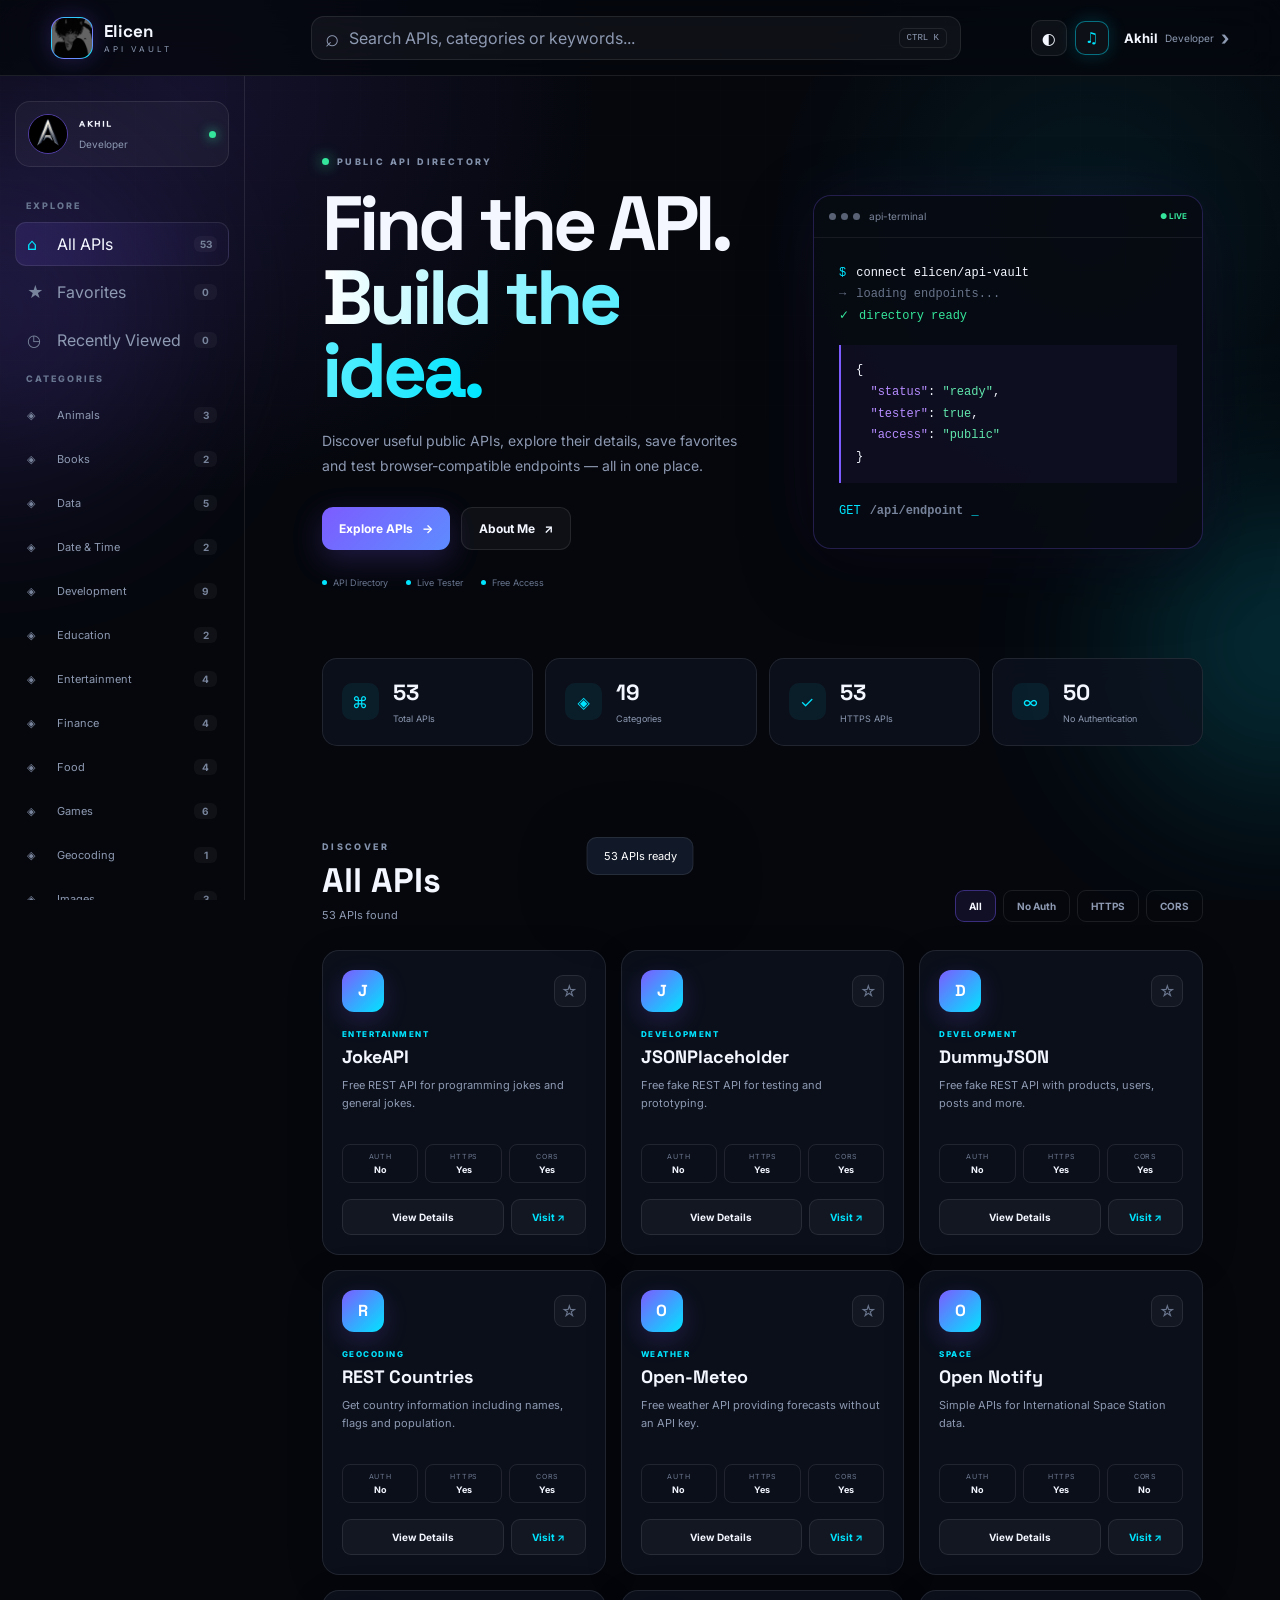
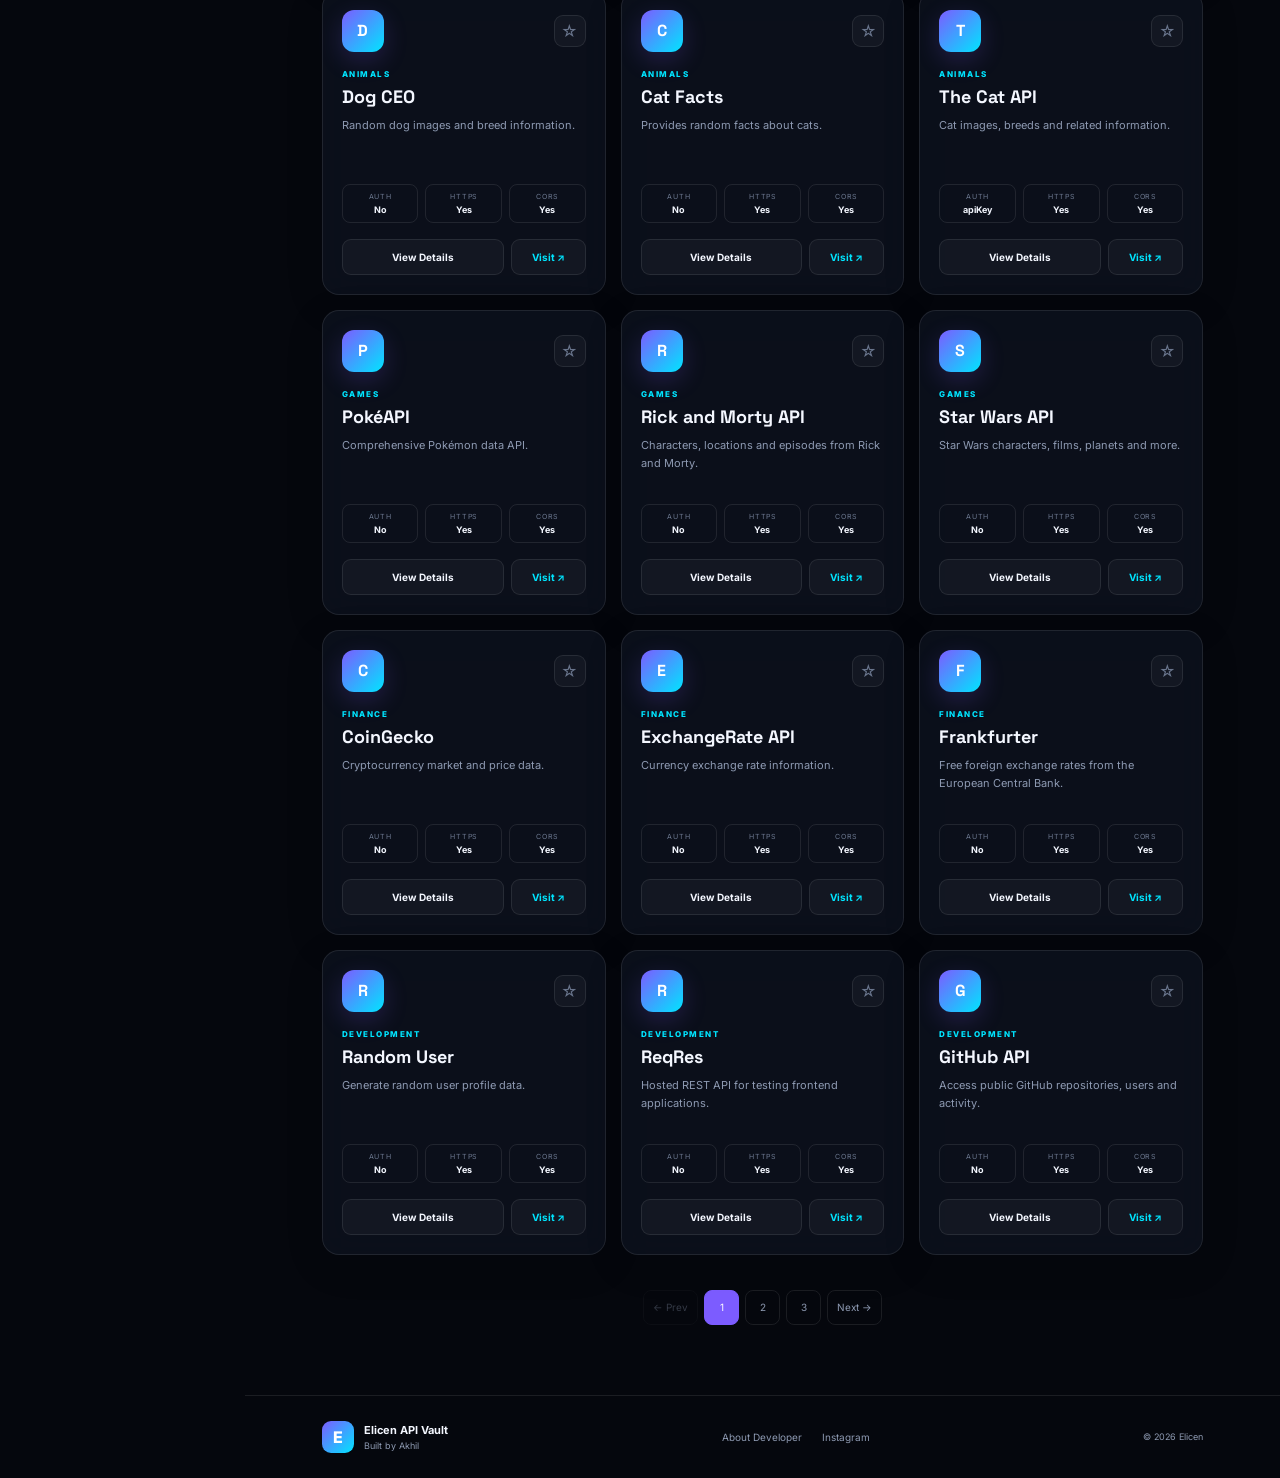
==== commit 3aac211c: "Add files via upload" ====
--- a/index.html
+++ b/index.html
@@ -3,314 +3,796 @@
 <head>
   <meta charset="UTF-8">
   <meta name="viewport" content="width=device-width, initial-scale=1.0">
-  <meta name="theme-color" content="#070a12">
-  <title>Elicen API Vault</title>
+
+  <meta name="theme-color" content="#05070d">
+  <meta name="description" content="Elicen API Vault — Discover, explore and test public APIs.">
+
+  <title>Elicen — API Vault</title>
+
+  <link rel="preconnect" href="https://fonts.googleapis.com">
+  <link rel="preconnect" href="https://fonts.gstatic.com" crossorigin>
+
+  <link
+    href="https://fonts.googleapis.com/css2?family=Inter:wght@400;500;600;700;800&family=Space+Grotesk:wght@400;500;600;700&display=swap"
+    rel="stylesheet"
+  >
+
   <link rel="stylesheet" href="style.css">
 </head>
 
 <body>
 
-<header class="topbar">
-
-  <a class="logo" href="#">
-    <img src="image.png" alt="Elicen">
-    <div>
-      <strong>ELICEN</strong>
-      <small>API VAULT</small>
+  <div class="background">
+    <div class="gridGlow"></div>
+    <div class="orb orbOne"></div>
+    <div class="orb orbTwo"></div>
+  </div>
+
+
+  <!-- HEADER -->
+
+  <header class="topbar">
+
+    <a class="brand" href="index.html">
+
+      <div class="brandLogo">
+        <img src="image.png" alt="Elicen">
+      </div>
+
+      <div class="brandText">
+        <strong>Elicen</strong>
+        <span>API VAULT</span>
+      </div>
+
+    </a>
+
+
+    <div class="searchBox">
+
+      <span class="searchIcon">⌕</span>
+
+      <input
+        id="searchInput"
+        type="search"
+        autocomplete="off"
+        placeholder="Search APIs, categories or keywords..."
+      >
+
+      <kbd>CTRL K</kbd>
+
     </div>
-  </a>
-
-  <div class="searchBox">
-    <span>⌕</span>
-    <input
-      id="searchInput"
-      type="search"
-      placeholder="Search APIs, categories or keywords..."
-      autocomplete="off"
+
+
+    <div class="topActions">
+
+      <button
+        id="themeBtn"
+        class="iconButton"
+        type="button"
+        aria-label="Change theme"
+      >◐</button>
+
+      <button
+        id="musicBtn"
+        class="musicButton"
+        type="button"
+        aria-label="Play or pause music"
+      >♫</button>
+
+      <a class="developerLink" href="developer.html">
+
+        <span>Akhil</span>
+        <small>Developer</small>
+
+        <b>›</b>
+
+      </a>
+
+    </div>
+
+  </header>
+
+
+  <!-- MUSIC -->
+
+  <audio
+    id="music"
+    src="music.mp3"
+    loop
+    preload="auto"
+  ></audio>
+
+
+  <!-- MOBILE MENU -->
+
+  <button
+    id="menuBtn"
+    class="mobileMenu"
+    type="button"
+  >☰</button>
+
+
+  <div class="layout">
+
+
+    <!-- SIDEBAR -->
+
+    <aside id="sidebar">
+
+      <a class="developerCard" href="developer.html">
+
+        <div class="developerAvatar">
+
+          <img
+            src="image2.png"
+            alt="Akhil"
+          >
+
+        </div>
+
+        <div class="developerInfo">
+
+          <strong>ᴬᴷᴴᴵᴸ</strong>
+          <span>Developer</span>
+
+        </div>
+
+        <span class="onlineDot"></span>
+
+      </a>
+
+
+      <div class="sideTitle">
+        EXPLORE
+      </div>
+
+
+      <button
+        class="sideBtn active"
+        data-view="all"
+        type="button"
+      >
+
+        <span>
+          <i>⌂</i>
+          All APIs
+        </span>
+
+        <b id="allCount">0</b>
+
+      </button>
+
+
+      <button
+        class="sideBtn"
+        data-view="favorites"
+        type="button"
+      >
+
+        <span>
+          <i>★</i>
+          Favorites
+        </span>
+
+        <b id="favCount">0</b>
+
+      </button>
+
+
+      <button
+        class="sideBtn"
+        data-view="recent"
+        type="button"
+      >
+
+        <span>
+          <i>◷</i>
+          Recently Viewed
+        </span>
+
+        <b id="recentCount">0</b>
+
+      </button>
+
+
+      <div class="sideTitle">
+        CATEGORIES
+      </div>
+
+
+      <div id="categories"></div>
+
+
+      <div class="sidebarBottom">
+
+        <a href="developer.html">
+          <span>About Developer</span>
+          <b>↗</b>
+        </a>
+
+        <a
+          href="https://www.instagram.com/elicen_furios/"
+          target="_blank"
+          rel="noopener noreferrer"
+        >
+          <span>Instagram</span>
+          <b>↗</b>
+        </a>
+
+      </div>
+
+    </aside>
+
+
+    <!-- MAIN -->
+
+    <main>
+
+
+      <!-- HERO -->
+
+      <section class="hero">
+
+        <div class="heroContent">
+
+          <div class="eyebrow">
+
+            <span class="pulse"></span>
+
+            PUBLIC API DIRECTORY
+
+          </div>
+
+
+          <h1>
+            Find the API.<br>
+            <span>Build the idea.</span>
+          </h1>
+
+
+          <p>
+            Discover useful public APIs, explore their details,
+            save favorites and test browser-compatible endpoints
+            — all in one place.
+          </p>
+
+
+          <div class="heroButtons">
+
+            <button
+              id="exploreBtn"
+              class="primaryBtn"
+              type="button"
+            >
+              Explore APIs
+              <span>→</span>
+            </button>
+
+
+            <a
+              href="developer.html"
+              class="ghostBtn"
+            >
+              About Me
+              <span>↗</span>
+            </a>
+
+          </div>
+
+
+          <div class="heroMiniStats">
+
+            <span>
+              <i></i>
+              API Directory
+            </span>
+
+            <span>
+              <i></i>
+              Live Tester
+            </span>
+
+            <span>
+              <i></i>
+              Free Access
+            </span>
+
+          </div>
+
+        </div>
+
+
+        <!-- TERMINAL -->
+
+        <div class="terminalWrap">
+
+          <div class="terminal">
+
+            <div class="terminalHeader">
+
+              <div class="terminalDots">
+                <i></i>
+                <i></i>
+                <i></i>
+              </div>
+
+              <span>api-terminal</span>
+
+              <b>● LIVE</b>
+
+            </div>
+
+
+            <div class="terminalBody">
+
+              <div class="terminalLine">
+                <span class="terminalPrompt">$</span>
+                <span>connect elicen/api-vault</span>
+              </div>
+
+
+              <div class="terminalLine muted">
+                <span>→</span>
+                <span>loading endpoints...</span>
+              </div>
+
+
+              <div class="terminalLine successLine">
+                <span>✓</span>
+                <span>directory ready</span>
+              </div>
+
+
+              <div class="terminalJson">
+
+<pre>{
+  <span>"status"</span>: <b>"ready"</b>,
+  <span>"tester"</span>: <b>true</b>,
+  <span>"access"</span>: <b>"public"</b>
+}</pre>
+
+              </div>
+
+
+              <div class="terminalCursor">
+
+                <span>GET</span>
+                <b>/api/endpoint</b>
+                <i>_</i>
+
+              </div>
+
+            </div>
+
+          </div>
+
+        </div>
+
+      </section>
+
+
+      <!-- STATS -->
+
+      <section class="statsGrid">
+
+        <div class="statCard">
+
+          <span class="statIcon">⌘</span>
+
+          <div>
+            <strong id="totalApis">0</strong>
+            <small>Total APIs</small>
+          </div>
+
+        </div>
+
+
+        <div class="statCard">
+
+          <span class="statIcon">◈</span>
+
+          <div>
+            <strong id="totalCategories">0</strong>
+            <small>Categories</small>
+          </div>
+
+        </div>
+
+
+        <div class="statCard">
+
+          <span class="statIcon">✓</span>
+
+          <div>
+            <strong id="httpsApis">0</strong>
+            <small>HTTPS APIs</small>
+          </div>
+
+        </div>
+
+
+        <div class="statCard">
+
+          <span class="statIcon">∞</span>
+
+          <div>
+            <strong id="noAuthApis">0</strong>
+            <small>No Authentication</small>
+          </div>
+
+        </div>
+
+      </section>
+
+
+      <!-- DIRECTORY -->
+
+      <section
+        id="directory"
+        class="directorySection"
+      >
+
+        <div class="sectionHeader">
+
+          <div>
+
+            <div class="eyebrow">
+              DISCOVER
+            </div>
+
+            <h2 id="sectionTitle">
+              All APIs
+            </h2>
+
+            <p id="resultText">
+              Loading API directory...
+            </p>
+
+          </div>
+
+
+          <div class="filters">
+
+            <button
+              class="filter active"
+              data-filter="all"
+              type="button"
+            >
+              All
+            </button>
+
+            <button
+              class="filter"
+              data-filter="noauth"
+              type="button"
+            >
+              No Auth
+            </button>
+
+            <button
+              class="filter"
+              data-filter="https"
+              type="button"
+            >
+              HTTPS
+            </button>
+
+            <button
+              class="filter"
+              data-filter="cors"
+              type="button"
+            >
+              CORS
+            </button>
+
+          </div>
+
+        </div>
+
+
+        <!-- LOADING -->
+
+        <div
+          id="loading"
+          class="loading"
+        >
+
+          <div class="loader"></div>
+
+          <h3>
+            Loading API Vault
+          </h3>
+
+          <p>
+            Preparing the directory...
+          </p>
+
+        </div>
+
+
+        <!-- API GRID -->
+
+        <div
+          id="apiGrid"
+          class="apiGrid"
+        ></div>
+
+
+        <!-- PAGINATION -->
+
+        <div
+          id="pagination"
+          class="pagination"
+        ></div>
+
+      </section>
+
+
+      <!-- FOOTER -->
+
+      <footer>
+
+        <div class="footerBrand">
+
+          <div class="footerLogo">
+            E
+          </div>
+
+          <div>
+            <strong>Elicen API Vault</strong>
+            <span>Built by Akhil</span>
+          </div>
+
+        </div>
+
+
+        <div class="footerLinks">
+
+          <a href="developer.html">
+            About Developer
+          </a>
+
+          <a
+            href="https://www.instagram.com/elicen_furios/"
+            target="_blank"
+            rel="noopener noreferrer"
+          >
+            Instagram
+          </a>
+
+        </div>
+
+
+        <span class="copyright">
+          © 2026 Elicen
+        </span>
+
+      </footer>
+
+    </main>
+
+  </div>
+
+
+  <!-- API MODAL -->
+
+  <div
+    id="modal"
+    class="modalOverlay"
+    aria-hidden="true"
+  >
+
+    <div
+      class="modal"
+      role="dialog"
+      aria-modal="true"
     >
+
+      <button
+        id="closeModal"
+        class="closeBtn"
+        type="button"
+        aria-label="Close"
+      >
+        ×
+      </button>
+
+
+      <div class="modalHeader">
+
+        <div
+          id="modalIcon"
+          class="modalIcon"
+        >
+          A
+        </div>
+
+
+        <div>
+
+          <small id="modalCategory">
+            API
+          </small>
+
+          <h2 id="modalName">
+            API Name
+          </h2>
+
+        </div>
+
+      </div>
+
+
+      <p
+        id="modalDescription"
+        class="modalDescription"
+      >
+        API description
+      </p>
+
+
+      <div
+        id="modalDetails"
+        class="details"
+      ></div>
+
+
+      <div class="apiUrl">
+
+        <span id="modalUrl">
+          https://example.com
+        </span>
+
+        <button
+          id="copyBtn"
+          type="button"
+        >
+          Copy
+        </button>
+
+      </div>
+
+
+      <div class="modalActions">
+
+        <a
+          id="visitBtn"
+          class="primaryBtn"
+          href="#"
+          target="_blank"
+          rel="noopener noreferrer"
+        >
+          Open API ↗
+        </a>
+
+
+        <button
+          id="favBtn"
+          class="secondaryBtn"
+          type="button"
+        >
+          ☆ Favorite
+        </button>
+
+
+        <button
+          id="testerBtn"
+          class="secondaryBtn"
+          type="button"
+        >
+          API Tester
+        </button>
+
+      </div>
+
+
+      <!-- TESTER -->
+
+      <div
+        id="tester"
+        class="tester"
+      >
+
+        <div class="testerHeader">
+
+          <div>
+
+            <span class="eyebrow">
+              LIVE REQUEST
+            </span>
+
+            <h3>
+              API Tester
+            </h3>
+
+          </div>
+
+          <span class="testerBadge">
+            GET
+          </span>
+
+        </div>
+
+
+        <p class="testerInfo">
+          Send a GET request and inspect the returned
+          JSON or text response.
+        </p>
+
+
+        <div class="requestBox">
+
+          <select
+            id="methodSelect"
+            aria-label="HTTP method"
+          >
+            <option value="GET">GET</option>
+          </select>
+
+
+          <input
+            id="testUrl"
+            type="url"
+            placeholder="https://api.example.com/..."
+          >
+
+
+          <button
+            id="sendBtn"
+            class="primaryBtn"
+            type="button"
+          >
+            Send
+          </button>
+
+        </div>
+
+
+        <div class="responseHeader">
+
+          <span>
+            RESPONSE
+          </span>
+
+          <button
+            id="clearResponse"
+            type="button"
+          >
+            Clear
+          </button>
+
+        </div>
+
+
+        <pre
+          id="responseBox"
+          class="responseBox"
+        >Ready.</pre>
+
+
+        <div
+          id="testerHint"
+          class="testerHint"
+        >
+          ⚡ Browser testing depends on the API's CORS policy.
+        </div>
+
+      </div>
+
+    </div>
+
   </div>
 
-  <div class="topActions">
-    <button id="themeBtn" class="iconBtn" title="Change theme">◐</button>
-    <button id="musicBtn" class="musicBtn" title="Music">♫</button>
-    <a href="developer.html" class="developerLink">Developer</a>
-  </div>
-
-</header>
-
-<audio id="music" src="music.mp3" loop preload="auto"></audio>
-
-<div class="layout">
-
-  <aside id="sidebar">
-
-    <div class="developerMini" id="developerProfile">
-      <img src="image2.png" alt="Akhil">
-      <div>
-        <b>AKHIL</b>
-        <small>Developer</small>
-      </div>
-      <span>›</span>
-    </div>
-
-    <div class="sideTitle">DIRECTORY</div>
-
-    <button class="sideBtn active" data-view="all">
-      <span>All APIs</span>
-      <b id="allCount">0</b>
-    </button>
-
-    <button class="sideBtn" data-view="favorites">
-      <span>Favorites</span>
-      <b id="favCount">0</b>
-    </button>
-
-    <button class="sideBtn" data-view="recent">
-      <span>Recently Viewed</span>
-      <b id="recentCount">0</b>
-    </button>
-
-    <div class="sideTitle">CATEGORIES</div>
-
-    <div id="categories"></div>
-
-    <div class="sideBottom">
-      <a href="developer.html">About Developer</a>
-
-      <a
-        href="https://www.instagram.com/elicen_furios/"
-        target="_blank"
-        rel="noopener noreferrer"
-      >
-        Instagram ↗
-      </a>
-    </div>
-
-  </aside>
-
-  <main>
-
-    <button class="mobileMenu" id="menuBtn">☰</button>
-
-    <section class="hero">
-
-      <div class="heroGlow"></div>
-
-      <div class="heroText">
-
-        <div class="eyebrow">PUBLIC API DIRECTORY</div>
-
-        <h1>
-          Find the API.<br>
-          <span>Build the idea.</span>
-        </h1>
-
-        <p>
-          Discover useful public APIs, explore their details,
-          save favorites and test browser-compatible endpoints.
-        </p>
-
-        <div class="heroButtons">
-          <button id="exploreBtn" class="primaryBtn">
-            Explore APIs <span>→</span>
-          </button>
-
-          <a href="developer.html" class="ghostBtn">
-            About Me
-          </a>
-        </div>
-
-      </div>
-
-      <div class="terminal">
-
-        <div class="terminalTop">
-          <div class="dots">
-            <i></i><i></i><i></i>
-          </div>
-          <span>api-terminal</span>
-        </div>
-
-        <div class="terminalBody">
-          <div><span class="pink">GET</span> /joke/Any</div>
-          <div class="muted">requesting endpoint...</div>
-          <div class="green">✓ 200 OK</div>
-          <div class="json">
-            {<br>
-            &nbsp;&nbsp;"status": "success",<br>
-            &nbsp;&nbsp;"ready": true<br>
-            }
-          </div>
-        </div>
-
-      </div>
-
-    </section>
-
-    <section class="stats">
-
-      <div class="stat">
-        <strong id="totalApis">0</strong>
-        <small>Total APIs</small>
-      </div>
-
-      <div class="stat">
-        <strong id="totalCategories">0</strong>
-        <small>Categories</small>
-      </div>
-
-      <div class="stat">
-        <strong id="httpsApis">0</strong>
-        <small>HTTPS APIs</small>
-      </div>
-
-      <div class="stat">
-        <strong id="noAuthApis">0</strong>
-        <small>No Authentication</small>
-      </div>
-
-    </section>
-
-    <section id="directory">
-
-      <div class="sectionHeader">
-
-        <div>
-          <div class="eyebrow">DISCOVER</div>
-          <h2 id="sectionTitle">All APIs</h2>
-          <p id="resultText">Loading APIs...</p>
-        </div>
-
-        <div class="filters">
-
-          <button class="filter active" data-filter="all">All</button>
-          <button class="filter" data-filter="noauth">No Auth</button>
-          <button class="filter" data-filter="https">HTTPS</button>
-          <button class="filter" data-filter="cors">CORS</button>
-
-        </div>
-
-      </div>
-
-      <div id="loading" class="loading">
-        <div class="spinner"></div>
-        <h3>Loading API directory...</h3>
-        <p>Please wait.</p>
-      </div>
-
-      <div id="apiGrid"></div>
-
-      <div id="pagination"></div>
-
-    </section>
-
-    <footer>
-      <div>
-        <strong>Elicen API Vault</strong>
-        <span>Built by Akhil</span>
-      </div>
-
-      <a href="developer.html">About Developer →</a>
-    </footer>
-
-  </main>
-
-</div>
-
-
-<!-- API MODAL -->
-
-<div id="modal" class="modalOverlay">
-
-  <div class="modal">
-
-    <button id="closeModal" class="closeBtn">×</button>
-
-    <div class="modalHeader">
-
-      <div class="modalIcon" id="modalIcon">A</div>
-
-      <div>
-        <small id="modalCategory">CATEGORY</small>
-        <h2 id="modalName">API</h2>
-      </div>
-
-    </div>
-
-    <p id="modalDescription"></p>
-
-    <div id="modalDetails" class="details"></div>
-
-    <div class="apiUrl">
-      <span id="modalUrl"></span>
-      <button id="copyBtn">Copy</button>
-    </div>
-
-    <div class="modalActions">
-
-      <a
-        id="visitBtn"
-        target="_blank"
-        rel="noopener noreferrer"
-        class="primaryBtn"
-      >
-        Open API ↗
-      </a>
-
-      <button id="favBtn" class="secondaryBtn">
-        ☆ Favorite
-      </button>
-
-      <button id="testerBtn" class="secondaryBtn">
-        API Tester
-      </button>
-
-    </div>
-
-
-    <!-- TESTER -->
-
-    <div id="tester" class="tester">
-
-      <div class="testerHeader">
-        <div>
-          <h3>API Tester</h3>
-          <p>Send a GET request from your browser.</p>
-        </div>
-
-        <span class="testerBadge">GET</span>
-      </div>
-
-      <div class="requestBox">
-
-        <input
-          id="testUrl"
-          type="url"
-          placeholder="https://example.com/api"
-        >
-
-        <button id="sendBtn" class="primaryBtn">
-          Send
-        </button>
-
-      </div>
-
-      <div class="testerNote">
-        Browser testing only works when the API allows CORS.
-        Authentication and special headers may also be required.
-      </div>
-
-      <pre id="responseBox">Ready.</pre>
-
-    </div>
-
-  </div>
-
-</div>
-
-<div id="toast"></div>
-
-<script src="app.js"></script>
+
+  <!-- TOAST -->
+
+  <div
+    id="toast"
+    class="toast"
+  ></div>
+
+
+  <script src="app.js"></script>
 
 </body>
 </html>
--- a/style.css
+++ b/style.css
@@ -1,1070 +1,1568 @@
-@import url('https://fonts.googleapis.com/css2?family=Space+Grotesk:wght@400;500;600;700&display=swap');
-
-* {
-  box-sizing: border-box;
-  margin: 0;
-  padding: 0;
-}
-
-:root {
-  --bg: #060810;
-  --panel: #0b0f19;
-  --panel2: #101521;
-  --border: rgba(255,255,255,.09);
-  --text: #f5f7ff;
-  --muted: #8b93a7;
-  --accent: #a855f7;
-  --accent2: #ec4899;
-  --green: #39e58c;
-  --shadow: 0 20px 70px rgba(0,0,0,.35);
-}
-
-body {
-  font-family: "Space Grotesk", sans-serif;
+@import url('https://fonts.googleapis.com/css2?family=Inter:wght@400;500;600;700;800&family=Space+Grotesk:wght@400;500;600;700&display=swap');
+
+:root{
+  --bg:#05070d;
+  --bg2:#080c15;
+  --panel:rgba(13,18,31,.78);
+  --panel2:rgba(18,25,42,.92);
+  --text:#f4f7ff;
+  --muted:#8e9ab2;
+  --line:rgba(255,255,255,.09);
+  --accent:#7c5cff;
+  --accent2:#00e5ff;
+  --green:#35e59b;
+  --red:#ff5577;
+  --shadow:0 20px 70px rgba(0,0,0,.35);
+  --radius:22px;
+}
+
+*{
+  box-sizing:border-box;
+  margin:0;
+  padding:0;
+}
+
+html{
+  scroll-behavior:smooth;
+}
+
+body{
+  min-height:100vh;
+  background:var(--bg);
+  color:var(--text);
+  font-family:Inter,system-ui,sans-serif;
+  overflow-x:hidden;
+}
+
+body.lightMode{
+  --bg:#f4f7fb;
+  --bg2:#fff;
+  --panel:rgba(255,255,255,.88);
+  --panel2:#fff;
+  --text:#111827;
+  --muted:#64748b;
+  --line:rgba(15,23,42,.1);
+  --shadow:0 20px 60px rgba(15,23,42,.12);
+}
+
+button,
+input,
+select{
+  font:inherit;
+}
+
+button,
+a{
+  -webkit-tap-highlight-color:transparent;
+}
+
+button{
+  cursor:pointer;
+}
+
+a{
+  color:inherit;
+  text-decoration:none;
+}
+
+.background{
+  position:fixed;
+  inset:0;
+  z-index:-5;
+  overflow:hidden;
   background:
-    radial-gradient(circle at 70% -10%, rgba(168,85,247,.15), transparent 35%),
-    radial-gradient(circle at 0% 30%, rgba(236,72,153,.08), transparent 30%),
+    radial-gradient(circle at 15% 10%,rgba(124,92,255,.13),transparent 30%),
+    radial-gradient(circle at 85% 25%,rgba(0,229,255,.08),transparent 25%),
     var(--bg);
-  color: var(--text);
-  min-height: 100vh;
-}
-
-body.lightMode {
-  --bg: #f4f5f9;
-  --panel: #ffffff;
-  --panel2: #f0f1f6;
-  --border: rgba(0,0,0,.09);
-  --text: #11131a;
-  --muted: #687083;
-  background: #f4f5f9;
-}
-
-button,
-input {
-  font: inherit;
-}
-
-button {
-  cursor: pointer;
-}
-
-a {
-  color: inherit;
-  text-decoration: none;
-}
-
-
-/* TOPBAR */
-
-.topbar {
-  height: 76px;
-  padding: 0 4%;
-  display: flex;
-  align-items: center;
-  gap: 28px;
-  border-bottom: 1px solid var(--border);
-  background: rgba(6,8,16,.78);
-  backdrop-filter: blur(18px);
-  position: sticky;
-  top: 0;
-  z-index: 50;
-}
-
-.lightMode .topbar {
-  background: rgba(255,255,255,.8);
-}
-
-.logo {
-  display: flex;
-  align-items: center;
-  gap: 11px;
-  min-width: 190px;
-}
-
-.logo img {
-  width: 38px;
-  height: 38px;
-  border-radius: 11px;
-  object-fit: cover;
-}
-
-.logo strong {
-  display: block;
-  letter-spacing: 2px;
-}
-
-.logo small {
-  color: var(--muted);
-  font-size: 9px;
-  letter-spacing: 2px;
-}
-
-.searchBox {
-  height: 42px;
-  flex: 1;
-  max-width: 620px;
-  display: flex;
-  align-items: center;
-  gap: 10px;
-  padding: 0 15px;
-  border: 1px solid var(--border);
-  border-radius: 12px;
-  background: var(--panel);
-}
-
-.searchBox span {
-  color: var(--muted);
-  font-size: 23px;
-}
-
-.searchBox input {
-  width: 100%;
-  background: none;
-  border: 0;
-  outline: 0;
-  color: var(--text);
-}
-
-.searchBox input::placeholder {
-  color: var(--muted);
-}
-
-.topActions {
-  display: flex;
-  align-items: center;
-  gap: 9px;
-  margin-left: auto;
-}
-
-.iconBtn,
-.musicBtn {
-  width: 34px;
-  height: 34px;
-  border-radius: 9px;
-  border: 1px solid var(--border);
-  background: var(--panel);
-  color: var(--text);
-}
-
-.musicBtn {
-  font-size: 16px;
-}
-
-.musicBtn.playing {
-  color: var(--accent2);
-  box-shadow: 0 0 18px rgba(236,72,153,.25);
-}
-
-.developerLink {
-  padding: 9px 14px;
-  border-radius: 9px;
-  background: linear-gradient(135deg,var(--accent),var(--accent2));
-  font-size: 13px;
-  font-weight: 700;
-}
-
+}
+
+.gridGlow{
+  position:absolute;
+  inset:0;
+  opacity:.35;
+  background-image:
+    linear-gradient(rgba(255,255,255,.025) 1px,transparent 1px),
+    linear-gradient(90deg,rgba(255,255,255,.025) 1px,transparent 1px);
+  background-size:45px 45px;
+  mask-image:linear-gradient(to bottom,black,transparent 80%);
+}
+
+.orb{
+  position:absolute;
+  border-radius:50%;
+  filter:blur(90px);
+  opacity:.18;
+  animation:floatOrb 10s ease-in-out infinite alternate;
+}
+
+.orbOne{
+  width:350px;
+  height:350px;
+  background:#7c5cff;
+  top:15%;
+  left:-180px;
+}
+
+.orbTwo{
+  width:300px;
+  height:300px;
+  background:#00e5ff;
+  right:-150px;
+  top:55%;
+  animation-delay:2s;
+}
+
+@keyframes floatOrb{
+  to{
+    transform:translate(70px,40px) scale(1.1);
+  }
+}
+
+/* HEADER */
+
+.topbar{
+  position:sticky;
+  top:0;
+  z-index:100;
+  height:76px;
+  display:flex;
+  align-items:center;
+  gap:25px;
+  padding:12px 4vw;
+  border-bottom:1px solid var(--line);
+  background:rgba(5,7,13,.78);
+  backdrop-filter:blur(22px);
+}
+
+.lightMode .topbar{
+  background:rgba(255,255,255,.78);
+}
+
+.brand{
+  display:flex;
+  align-items:center;
+  gap:11px;
+  min-width:190px;
+}
+
+.brandLogo{
+  width:42px;
+  height:42px;
+  border:1px solid var(--line);
+  border-radius:13px;
+  overflow:hidden;
+  background:linear-gradient(135deg,var(--accent),var(--accent2));
+  box-shadow:0 0 25px rgba(124,92,255,.25);
+}
+
+.brandLogo img{
+  width:100%;
+  height:100%;
+  object-fit:cover;
+}
+
+.brandText{
+  display:flex;
+  flex-direction:column;
+  line-height:1;
+}
+
+.brandText strong{
+  font-family:"Space Grotesk",sans-serif;
+  font-size:17px;
+}
+
+.brandText span{
+  margin-top:5px;
+  font-size:8px;
+  letter-spacing:3px;
+  color:var(--muted);
+}
+
+.searchBox{
+  flex:1;
+  max-width:650px;
+  margin:auto;
+  height:44px;
+  display:flex;
+  align-items:center;
+  gap:10px;
+  padding:0 13px;
+  border:1px solid var(--line);
+  border-radius:13px;
+  background:rgba(255,255,255,.045);
+  transition:.25s;
+}
+
+.searchBox:focus-within{
+  border-color:rgba(124,92,255,.7);
+  box-shadow:0 0 0 4px rgba(124,92,255,.08);
+}
+
+.searchIcon{
+  font-size:24px;
+  color:var(--muted);
+}
+
+.searchBox input{
+  width:100%;
+  border:0;
+  outline:0;
+  color:var(--text);
+  background:transparent;
+}
+
+.searchBox input::placeholder{
+  color:var(--muted);
+}
+
+.searchBox kbd{
+  flex:none;
+  padding:4px 7px;
+  border:1px solid var(--line);
+  border-radius:6px;
+  color:var(--muted);
+  font-size:9px;
+}
+
+.topActions{
+  display:flex;
+  align-items:center;
+  gap:8px;
+}
+
+.iconButton,
+.musicButton{
+  width:36px;
+  height:36px;
+  display:grid;
+  place-items:center;
+  border:1px solid var(--line);
+  border-radius:10px;
+  color:var(--text);
+  background:rgba(255,255,255,.04);
+}
+
+.musicButton{
+  width:34px;
+  height:34px;
+  font-size:15px;
+}
+
+.musicButton.playing{
+  color:var(--accent2);
+  border-color:rgba(0,229,255,.45);
+  box-shadow:0 0 18px rgba(0,229,255,.18);
+}
+
+.developerLink{
+  display:flex;
+  align-items:center;
+  gap:7px;
+  margin-left:7px;
+}
+
+.developerLink span{
+  font-weight:700;
+  font-size:13px;
+}
+
+.developerLink small{
+  color:var(--muted);
+  font-size:10px;
+}
+
+.developerLink b{
+  color:var(--muted);
+  font-size:20px;
+}
 
 /* LAYOUT */
 
-.layout {
-  display: grid;
-  grid-template-columns: 250px 1fr;
-  min-height: calc(100vh - 76px);
-}
-
-aside {
-  border-right: 1px solid var(--border);
-  padding: 24px 16px;
-  position: sticky;
-  top: 76px;
-  height: calc(100vh - 76px);
-  overflow-y: auto;
-  background: rgba(7,9,17,.45);
-}
-
-.lightMode aside {
-  background: rgba(255,255,255,.5);
-}
-
-.developerMini {
-  display: flex;
-  align-items: center;
-  gap: 10px;
-  padding: 11px;
-  border: 1px solid var(--border);
-  border-radius: 13px;
-  margin-bottom: 25px;
-  transition: .25s;
-}
-
-.developerMini:hover {
-  transform: translateY(-2px);
-  border-color: rgba(168,85,247,.5);
-}
-
-.developerMini img {
-  width: 38px;
-  height: 38px;
-  border-radius: 10px;
-  object-fit: cover;
-}
-
-.developerMini div {
-  flex: 1;
-}
-
-.developerMini b,
-.developerMini small {
-  display: block;
-}
-
-.developerMini small {
-  color: var(--muted);
-  font-size: 11px;
-}
-
-.developerMini > span {
-  color: var(--muted);
-}
-
-.sideTitle {
-  color: var(--muted);
-  font-size: 10px;
-  font-weight: 700;
-  letter-spacing: 2px;
-  margin: 20px 8px 8px;
-}
-
-.sideBtn {
-  width: 100%;
-  display: flex;
-  justify-content: space-between;
-  align-items: center;
-  border: 0;
-  background: transparent;
-  color: var(--muted);
-  padding: 10px 11px;
-  border-radius: 9px;
-  margin: 2px 0;
-  text-align: left;
+.layout{
+  display:grid;
+  grid-template-columns:245px 1fr;
+  max-width:1600px;
+  margin:auto;
+}
+
+#sidebar{
+  position:sticky;
+  top:76px;
+  height:calc(100vh - 76px);
+  padding:25px 15px;
+  border-right:1px solid var(--line);
+  display:flex;
+  flex-direction:column;
+  overflow-y:auto;
+}
+
+.developerCard{
+  position:relative;
+  display:flex;
+  align-items:center;
+  gap:11px;
+  padding:12px;
+  margin-bottom:24px;
+  border:1px solid var(--line);
+  border-radius:15px;
+  background:rgba(255,255,255,.035);
+}
+
+.developerAvatar{
+  width:40px;
+  height:40px;
+  overflow:hidden;
+  border-radius:50%;
+  border:1px solid rgba(124,92,255,.55);
+}
+
+.developerAvatar img{
+  width:100%;
+  height:100%;
+  object-fit:cover;
+}
+
+.developerInfo{
+  display:flex;
+  flex-direction:column;
+}
+
+.developerInfo strong{
+  font-family:"Space Grotesk",sans-serif;
+  font-size:13px;
+  letter-spacing:2px;
+}
+
+.developerInfo span{
+  color:var(--muted);
+  font-size:10px;
+  margin-top:3px;
+}
+
+.onlineDot{
+  width:7px;
+  height:7px;
+  margin-left:auto;
+  border-radius:50%;
+  background:var(--green);
+  box-shadow:0 0 12px var(--green);
+}
+
+.sideTitle{
+  padding:9px 11px;
+  color:#68758f;
+  font-size:9px;
+  font-weight:800;
+  letter-spacing:2px;
+}
+
+.sideBtn{
+  width:100%;
+  display:flex;
+  align-items:center;
+  justify-content:space-between;
+  margin:2px 0;
+  padding:11px;
+  border:1px solid transparent;
+  border-radius:11px;
+  color:var(--muted);
+  background:transparent;
+  text-align:left;
+  transition:.2s;
+}
+
+.sideBtn span{
+  display:flex;
+  align-items:center;
+  gap:10px;
+}
+
+.sideBtn i{
+  width:20px;
+  color:#78849b;
+  font-style:normal;
+}
+
+.sideBtn b{
+  min-width:23px;
+  padding:2px 5px;
+  border-radius:6px;
+  color:#78849b;
+  background:rgba(255,255,255,.045);
+  font-size:10px;
+  text-align:center;
 }
 
 .sideBtn:hover,
-.sideBtn.active {
-  color: var(--text);
-  background: var(--panel2);
-}
-
-.sideBtn.active {
-  box-shadow: inset 2px 0 var(--accent);
-}
-
-.sideBtn b {
-  font-size: 10px;
-  background: rgba(255,255,255,.06);
-  padding: 3px 7px;
-  border-radius: 20px;
-}
-
-.sideBottom {
-  margin-top: 30px;
-  padding-top: 15px;
-  border-top: 1px solid var(--border);
-}
-
-.sideBottom a {
-  display: block;
-  padding: 9px;
-  color: var(--muted);
-  font-size: 12px;
-}
-
-.sideBottom a:hover {
-  color: var(--text);
-}
-
+.sideBtn.active{
+  color:var(--text);
+  border-color:var(--line);
+  background:linear-gradient(90deg,rgba(124,92,255,.14),rgba(124,92,255,.035));
+}
+
+.sideBtn.active i{
+  color:var(--accent2);
+}
+
+#categories{
+  display:flex;
+  flex-direction:column;
+}
+
+.categoryBtn{
+  font-size:11px;
+}
+
+.sidebarBottom{
+  margin-top:auto;
+  padding-top:20px;
+  border-top:1px solid var(--line);
+}
+
+.sidebarBottom a{
+  display:flex;
+  justify-content:space-between;
+  padding:9px 11px;
+  color:var(--muted);
+  font-size:11px;
+}
+
+.sidebarBottom a:hover{
+  color:var(--text);
+}
 
 /* MAIN */
 
-main {
-  min-width: 0;
-}
-
-.hero {
-  position: relative;
-  max-width: 1250px;
-  margin: auto;
-  padding: 90px 5%;
-  display: grid;
-  grid-template-columns: 1.1fr .9fr;
-  gap: 60px;
-  align-items: center;
-  overflow: hidden;
-}
-
-.heroGlow {
-  position: absolute;
-  width: 400px;
-  height: 400px;
-  right: 5%;
-  top: 30px;
-  background: var(--accent);
-  filter: blur(150px);
-  opacity: .13;
-  pointer-events: none;
-}
-
-.eyebrow {
-  color: var(--accent2);
-  font-size: 10px;
-  font-weight: 700;
-  letter-spacing: 3px;
-  margin-bottom: 15px;
-}
-
-.hero h1 {
-  font-size: clamp(45px,6vw,78px);
-  line-height: .98;
-  letter-spacing: -4px;
-}
-
-.hero h1 span {
-  background: linear-gradient(90deg,#c084fc,#f472b6);
-  -webkit-background-clip: text;
-  color: transparent;
-}
-
-.heroText > p {
-  max-width: 610px;
-  margin: 24px 0;
-  color: var(--muted);
-  line-height: 1.8;
-}
-
-.heroButtons {
-  display: flex;
-  gap: 10px;
+main{
+  min-width:0;
+}
+
+.hero{
+  min-height:560px;
+  display:grid;
+  grid-template-columns:1.05fr .95fr;
+  align-items:center;
+  gap:60px;
+  padding:80px 6vw 70px;
+}
+
+.eyebrow{
+  display:flex;
+  align-items:center;
+  gap:8px;
+  color:#8290aa;
+  font-size:9px;
+  font-weight:800;
+  letter-spacing:2.4px;
+}
+
+.pulse{
+  width:7px;
+  height:7px;
+  border-radius:50%;
+  background:var(--green);
+  box-shadow:0 0 14px var(--green);
+}
+
+.hero h1{
+  margin:20px 0;
+  font-family:"Space Grotesk",sans-serif;
+  font-size:clamp(45px,6vw,82px);
+  line-height:.96;
+  letter-spacing:-4px;
+}
+
+.hero h1 span{
+  color:transparent;
+  background:linear-gradient(90deg,#fff,var(--accent2));
+  -webkit-background-clip:text;
+  background-clip:text;
+}
+
+.lightMode .hero h1 span{
+  background:linear-gradient(90deg,#111827,var(--accent));
+  -webkit-background-clip:text;
+  background-clip:text;
+}
+
+.heroContent > p{
+  max-width:600px;
+  color:var(--muted);
+  line-height:1.8;
+  font-size:14px;
+}
+
+.heroButtons{
+  display:flex;
+  gap:11px;
+  margin-top:28px;
 }
 
 .primaryBtn,
 .ghostBtn,
-.secondaryBtn {
-  border-radius: 10px;
-  padding: 11px 17px;
-  font-weight: 700;
-  border: 0;
-}
-
-.primaryBtn {
-  color: white;
-  background: linear-gradient(135deg,#9333ea,#ec4899);
-  box-shadow: 0 10px 30px rgba(168,85,247,.22);
-}
-
-.primaryBtn:hover {
-  transform: translateY(-2px);
+.secondaryBtn{
+  min-height:43px;
+  display:inline-flex;
+  align-items:center;
+  justify-content:center;
+  gap:9px;
+  padding:0 17px;
+  border-radius:11px;
+  border:1px solid var(--line);
+  font-weight:700;
+  font-size:12px;
+  transition:.25s;
+}
+
+.primaryBtn{
+  border:0;
+  color:white;
+  background:linear-gradient(135deg,var(--accent),#5e8cff);
+  box-shadow:0 10px 30px rgba(124,92,255,.22);
+}
+
+.primaryBtn:hover{
+  transform:translateY(-2px);
+  box-shadow:0 14px 35px rgba(124,92,255,.34);
 }
 
 .ghostBtn,
-.secondaryBtn {
-  background: var(--panel2);
-  border: 1px solid var(--border);
-  color: var(--text);
-}
-
+.secondaryBtn{
+  color:var(--text);
+  background:rgba(255,255,255,.04);
+}
+
+.ghostBtn:hover,
+.secondaryBtn:hover{
+  border-color:rgba(124,92,255,.45);
+  background:rgba(124,92,255,.08);
+}
+
+.heroMiniStats{
+  display:flex;
+  gap:18px;
+  margin-top:27px;
+  flex-wrap:wrap;
+}
+
+.heroMiniStats span{
+  display:flex;
+  align-items:center;
+  gap:6px;
+  color:#69768f;
+  font-size:9px;
+}
+
+.heroMiniStats i{
+  width:5px;
+  height:5px;
+  border-radius:50%;
+  background:var(--accent2);
+}
 
 /* TERMINAL */
 
-.terminal {
-  border: 1px solid var(--border);
-  border-radius: 17px;
-  background: rgba(12,15,24,.9);
-  box-shadow: var(--shadow);
-  overflow: hidden;
-  transform: perspective(900px) rotateY(-5deg);
-}
-
-.terminalTop {
-  height: 42px;
-  display: flex;
-  align-items: center;
-  gap: 14px;
-  padding: 0 15px;
-  border-bottom: 1px solid var(--border);
-  color: var(--muted);
-  font-size: 11px;
-}
-
-.dots {
-  display: flex;
-  gap: 5px;
-}
-
-.dots i {
-  width: 7px;
-  height: 7px;
-  border-radius: 50%;
-  background: var(--muted);
-}
-
-.terminalBody {
-  padding: 28px;
-  font-family: monospace;
-  line-height: 2;
-  font-size: 13px;
-}
-
-.pink {
-  color: #f472b6;
-}
-
-.green {
-  color: var(--green);
-}
-
-.muted {
-  color: var(--muted);
-}
-
-.json {
-  color: #c4b5fd;
-}
-
+.terminalWrap{
+  position:relative;
+}
+
+.terminal{
+  position:relative;
+  overflow:hidden;
+  border:1px solid rgba(124,92,255,.25);
+  border-radius:18px;
+  background:rgba(7,10,18,.9);
+  box-shadow:var(--shadow),0 0 70px rgba(124,92,255,.08);
+  animation:terminalFloat 5s ease-in-out infinite;
+}
+
+@keyframes terminalFloat{
+  50%{
+    transform:translateY(-8px);
+  }
+}
+
+.terminalHeader{
+  height:42px;
+  display:flex;
+  align-items:center;
+  gap:9px;
+  padding:0 15px;
+  border-bottom:1px solid rgba(255,255,255,.07);
+  color:#7c879d;
+  font-size:10px;
+}
+
+.terminalHeader b{
+  margin-left:auto;
+  color:var(--green);
+  font-size:8px;
+}
+
+.terminalDots{
+  display:flex;
+  gap:5px;
+}
+
+.terminalDots i{
+  width:7px;
+  height:7px;
+  border-radius:50%;
+  background:#596274;
+}
+
+.terminalBody{
+  padding:25px;
+  font-family:monospace;
+  font-size:12px;
+  line-height:1.8;
+}
+
+.terminalLine{
+  display:flex;
+  gap:10px;
+}
+
+.terminalPrompt{
+  color:var(--accent2);
+}
+
+.muted{
+  color:#68748a;
+}
+
+.successLine{
+  color:var(--green);
+}
+
+.terminalJson{
+  margin:18px 0;
+  padding:15px;
+  border-left:2px solid var(--accent);
+  background:rgba(124,92,255,.06);
+}
+
+.terminalJson span{
+  color:#b68cff;
+}
+
+.terminalJson b{
+  color:#61e6ad;
+  font-weight:400;
+}
+
+.terminalCursor{
+  display:flex;
+  gap:9px;
+  color:#77839b;
+}
+
+.terminalCursor span{
+  color:var(--accent2);
+}
+
+.terminalCursor i{
+  color:var(--accent2);
+  animation:blink 1s infinite;
+}
+
+@keyframes blink{
+  50%{opacity:0}
+}
 
 /* STATS */
 
-.stats {
-  max-width: 1250px;
-  margin: 0 auto 65px;
-  padding: 0 5%;
-  display: grid;
-  grid-template-columns: repeat(4,1fr);
-  gap: 12px;
-}
-
-.stat {
-  padding: 22px;
-  border: 1px solid var(--border);
-  background: var(--panel);
-  border-radius: 14px;
-}
-
-.stat strong {
-  display: block;
-  font-size: 27px;
-}
-
-.stat small {
-  color: var(--muted);
-}
-
+.statsGrid{
+  display:grid;
+  grid-template-columns:repeat(4,1fr);
+  gap:12px;
+  padding:0 6vw 60px;
+}
+
+.statCard{
+  display:flex;
+  align-items:center;
+  gap:14px;
+  padding:19px;
+  border:1px solid var(--line);
+  border-radius:15px;
+  background:var(--panel);
+  backdrop-filter:blur(12px);
+}
+
+.statIcon{
+  width:37px;
+  height:37px;
+  display:grid;
+  place-items:center;
+  border-radius:10px;
+  color:var(--accent2);
+  background:rgba(0,229,255,.07);
+}
+
+.statCard strong{
+  display:block;
+  font-family:"Space Grotesk",sans-serif;
+  font-size:22px;
+}
+
+.statCard small{
+  color:var(--muted);
+  font-size:9px;
+}
 
 /* DIRECTORY */
 
-#directory {
-  max-width: 1250px;
-  margin: auto;
-  padding: 0 5% 70px;
-}
-
-.sectionHeader {
-  display: flex;
-  justify-content: space-between;
-  gap: 20px;
-  align-items: end;
-  margin-bottom: 25px;
-}
-
-.sectionHeader h2 {
-  font-size: 32px;
-}
-
-.sectionHeader p {
-  color: var(--muted);
-  margin-top: 5px;
-}
-
-.filters {
-  display: flex;
-  gap: 7px;
-  flex-wrap: wrap;
-}
-
-.filter {
-  border: 1px solid var(--border);
-  background: var(--panel);
-  color: var(--muted);
-  padding: 8px 12px;
-  border-radius: 8px;
-  font-size: 11px;
-}
-
-.filter.active {
-  background: var(--text);
-  color: var(--bg);
-}
-
-
-/* API GRID */
-
-#apiGrid {
-  display: grid;
-  grid-template-columns: repeat(3,1fr);
-  gap: 14px;
-}
-
-.apiCard {
-  border: 1px solid var(--border);
-  background: linear-gradient(145deg,var(--panel),var(--panel2));
-  border-radius: 15px;
-  padding: 19px;
-  animation: cardIn .45s both;
-  transition: .25s;
-}
-
-.apiCard:hover {
-  transform: translateY(-5px);
-  border-color: rgba(168,85,247,.45);
-  box-shadow: 0 15px 45px rgba(0,0,0,.22);
-}
-
-@keyframes cardIn {
-  from {
-    opacity: 0;
-    transform: translateY(15px);
-  }
-  to {
-    opacity: 1;
-    transform: translateY(0);
-  }
-}
-
-.cardTop {
-  display: flex;
-  justify-content: space-between;
-  align-items: center;
-}
-
-.apiIcon,
-.modalIcon {
-  width: 42px;
-  height: 42px;
-  display: grid;
-  place-items: center;
-  border-radius: 11px;
-  background: linear-gradient(135deg,#9333ea,#ec4899);
-  font-weight: 800;
-}
-
-.heartBtn {
-  border: 0;
-  background: transparent;
-  color: var(--muted);
-  font-size: 22px;
-}
-
-.heartBtn.liked {
-  color: #f472b6;
-}
-
-.apiCategory {
-  color: var(--accent2);
-  font-size: 9px;
-  font-weight: 700;
-  letter-spacing: 1.5px;
-  margin-top: 16px;
-}
-
-.apiCard h3 {
-  margin: 7px 0;
-}
-
-.apiCard p {
-  color: var(--muted);
-  line-height: 1.55;
-  font-size: 12px;
-  min-height: 57px;
-}
-
-.apiMeta {
-  display: flex;
-  gap: 7px;
-  margin: 16px 0;
-}
-
-.apiMeta span {
-  flex: 1;
-  font-size: 8px;
-  color: var(--muted);
-  border: 1px solid var(--border);
-  border-radius: 7px;
-  padding: 7px;
-}
-
-.apiMeta b {
-  display: block;
-  color: var(--text);
-  margin-top: 3px;
-}
-
-.cardButtons {
-  display: flex;
-  gap: 7px;
+.directorySection{
+  padding:35px 6vw 70px;
+}
+
+.sectionHeader{
+  display:flex;
+  justify-content:space-between;
+  align-items:flex-end;
+  gap:25px;
+  margin-bottom:28px;
+}
+
+.sectionHeader h2{
+  margin-top:7px;
+  font-family:"Space Grotesk",sans-serif;
+  font-size:34px;
+}
+
+.sectionHeader p{
+  margin-top:6px;
+  color:var(--muted);
+  font-size:11px;
+}
+
+.filters{
+  display:flex;
+  flex-wrap:wrap;
+  gap:7px;
+}
+
+.filter{
+  padding:9px 13px;
+  border:1px solid var(--line);
+  border-radius:9px;
+  color:var(--muted);
+  background:transparent;
+  font-size:10px;
+  font-weight:700;
+}
+
+.filter:hover,
+.filter.active{
+  color:var(--text);
+  border-color:rgba(124,92,255,.4);
+  background:rgba(124,92,255,.1);
+}
+
+/* LOADING */
+
+.loading{
+  min-height:240px;
+  display:flex;
+  flex-direction:column;
+  align-items:center;
+  justify-content:center;
+  color:var(--muted);
+  text-align:center;
+}
+
+.loading h3{
+  margin-top:17px;
+  color:var(--text);
+  font-size:15px;
+}
+
+.loading p{
+  margin-top:6px;
+  font-size:11px;
+}
+
+.loader{
+  width:35px;
+  height:35px;
+  border:3px solid rgba(255,255,255,.08);
+  border-top-color:var(--accent2);
+  border-radius:50%;
+  animation:spin .8s linear infinite;
+}
+
+@keyframes spin{
+  to{transform:rotate(360deg)}
+}
+
+/* CARDS */
+
+.apiGrid{
+  display:grid;
+  grid-template-columns:repeat(3,minmax(0,1fr));
+  gap:15px;
+}
+
+.apiCard{
+  position:relative;
+  min-width:0;
+  display:flex;
+  flex-direction:column;
+  padding:19px;
+  border:1px solid var(--line);
+  border-radius:17px;
+  background:var(--panel);
+  backdrop-filter:blur(15px);
+  box-shadow:0 10px 40px rgba(0,0,0,.1);
+  animation:cardIn .45s ease both;
+  transition:.25s;
+}
+
+.apiCard:hover{
+  transform:translateY(-5px);
+  border-color:rgba(124,92,255,.35);
+  box-shadow:0 18px 55px rgba(0,0,0,.2);
+}
+
+@keyframes cardIn{
+  from{
+    opacity:0;
+    transform:translateY(12px);
+  }
+  to{
+    opacity:1;
+    transform:none;
+  }
+}
+
+.cardTop{
+  display:flex;
+  align-items:center;
+  justify-content:space-between;
+}
+
+.apiIcon{
+  width:42px;
+  height:42px;
+  display:grid;
+  place-items:center;
+  border-radius:12px;
+  color:white;
+  font-family:"Space Grotesk",sans-serif;
+  font-weight:800;
+  background:linear-gradient(135deg,var(--accent),var(--accent2));
+  box-shadow:0 8px 25px rgba(124,92,255,.2);
+}
+
+.heartBtn{
+  width:32px;
+  height:32px;
+  border:1px solid var(--line);
+  border-radius:9px;
+  color:#69758c;
+  background:rgba(255,255,255,.035);
+  font-size:16px;
+}
+
+.heartBtn:hover,
+.heartBtn.liked{
+  color:#ff6b91;
+  border-color:rgba(255,107,145,.25);
+}
+
+.apiCategory{
+  margin-top:17px;
+  color:var(--accent2);
+  font-size:8px;
+  font-weight:800;
+  letter-spacing:1.5px;
+  text-transform:uppercase;
+}
+
+.apiCard h3{
+  margin-top:6px;
+  font-family:"Space Grotesk",sans-serif;
+  font-size:18px;
+}
+
+.apiCard > p{
+  min-height:53px;
+  margin-top:8px;
+  color:var(--muted);
+  font-size:11px;
+  line-height:1.65;
+}
+
+.apiMeta{
+  display:flex;
+  gap:7px;
+  margin-top:15px;
+}
+
+.apiMeta span{
+  flex:1;
+  padding:7px;
+  border:1px solid var(--line);
+  border-radius:8px;
+  color:#6d7990;
+  font-size:7px;
+  text-align:center;
+  letter-spacing:.7px;
+}
+
+.apiMeta b{
+  display:block;
+  margin-top:3px;
+  color:var(--text);
+  font-size:9px;
+  letter-spacing:0;
+}
+
+.cardButtons{
+  display:flex;
+  gap:7px;
+  margin-top:16px;
 }
 
 .detailsButton,
-.visitButton {
-  flex: 1;
-  text-align: center;
-  border-radius: 8px;
-  padding: 9px;
-  font-size: 11px;
-  font-weight: 700;
-}
-
-.detailsButton {
-  border: 1px solid var(--border);
-  background: var(--panel);
-  color: var(--text);
-}
-
-.visitButton {
-  background: var(--text);
-  color: var(--bg);
-}
-
-
-/* LOADING */
-
-.loading {
-  text-align: center;
-  padding: 70px 20px;
-  color: var(--muted);
-}
-
-.loading h3 {
-  color: var(--text);
-  margin: 15px 0 5px;
-}
-
-.spinner {
-  width: 35px;
-  height: 35px;
-  margin: auto;
-  border: 3px solid var(--border);
-  border-top-color: var(--accent2);
-  border-radius: 50%;
-  animation: spin .8s linear infinite;
-}
-
-@keyframes spin {
-  to { transform: rotate(360deg); }
-}
-
+.visitButton{
+  flex:1;
+  min-height:36px;
+  display:flex;
+  align-items:center;
+  justify-content:center;
+  border:1px solid var(--line);
+  border-radius:9px;
+  color:var(--text);
+  background:rgba(255,255,255,.035);
+  font-size:10px;
+  font-weight:700;
+}
+
+.visitButton{
+  flex:0 0 75px;
+  color:var(--accent2);
+}
+
+.detailsButton:hover,
+.visitButton:hover{
+  border-color:rgba(124,92,255,.4);
+  background:rgba(124,92,255,.08);
+}
+
+.emptyState{
+  grid-column:1/-1;
+  padding:70px 20px;
+  text-align:center;
+  border:1px dashed var(--line);
+  border-radius:17px;
+}
+
+.emptyState h3{
+  font-size:16px;
+}
+
+.emptyState p{
+  margin-top:7px;
+  color:var(--muted);
+  font-size:11px;
+}
 
 /* PAGINATION */
 
-.paginationInner {
-  display: flex;
-  justify-content: center;
-  gap: 6px;
-  margin-top: 30px;
-  flex-wrap: wrap;
-}
-
-.paginationInner button {
-  min-width: 38px;
-  padding: 8px 10px;
-  border: 1px solid var(--border);
-  background: var(--panel);
-  color: var(--text);
-  border-radius: 8px;
-}
-
-.paginationInner button.active {
-  background: linear-gradient(135deg,#9333ea,#ec4899);
-  border-color: transparent;
-  color: white;
-}
-
-.paginationInner button:disabled {
-  opacity: .35;
-  cursor: not-allowed;
-}
-
+.paginationInner{
+  display:flex;
+  justify-content:center;
+  flex-wrap:wrap;
+  gap:6px;
+  margin-top:35px;
+}
+
+.paginationInner button{
+  min-width:35px;
+  height:35px;
+  padding:0 9px;
+  border:1px solid var(--line);
+  border-radius:8px;
+  color:var(--muted);
+  background:transparent;
+  font-size:10px;
+}
+
+.paginationInner button:hover,
+.paginationInner button.active{
+  color:white;
+  border-color:var(--accent);
+  background:var(--accent);
+}
+
+.paginationInner button:disabled{
+  opacity:.35;
+  cursor:not-allowed;
+}
+
+/* FOOTER */
+
+footer{
+  display:flex;
+  align-items:center;
+  justify-content:space-between;
+  gap:20px;
+  padding:25px 6vw;
+  border-top:1px solid var(--line);
+  color:var(--muted);
+}
+
+.footerBrand{
+  display:flex;
+  align-items:center;
+  gap:10px;
+}
+
+.footerLogo{
+  width:32px;
+  height:32px;
+  display:grid;
+  place-items:center;
+  border-radius:9px;
+  color:white;
+  font-weight:800;
+  background:linear-gradient(135deg,var(--accent),var(--accent2));
+}
+
+.footerBrand strong,
+.footerBrand span{
+  display:block;
+}
+
+.footerBrand strong{
+  color:var(--text);
+  font-size:11px;
+}
+
+.footerBrand span{
+  margin-top:3px;
+  font-size:9px;
+}
+
+.footerLinks{
+  display:flex;
+  gap:20px;
+  font-size:10px;
+}
+
+.footerLinks a:hover{
+  color:var(--text);
+}
+
+.copyright{
+  font-size:9px;
+}
 
 /* MODAL */
 
-.modalOverlay {
-  position: fixed;
-  inset: 0;
-  background: rgba(0,0,0,.78);
-  backdrop-filter: blur(10px);
-  z-index: 100;
-  display: none;
-  place-items: center;
-  padding: 20px;
-}
-
-.modalOverlay.active {
-  display: grid;
-}
-
-.modal {
-  width: min(760px,100%);
-  max-height: 90vh;
-  overflow-y: auto;
-  background: var(--panel);
-  border: 1px solid var(--border);
-  border-radius: 18px;
-  padding: 25px;
-  position: relative;
-  box-shadow: var(--shadow);
-  animation: modalIn .25s ease;
-}
-
-@keyframes modalIn {
-  from {
-    opacity: 0;
-    transform: translateY(20px) scale(.98);
-  }
-  to {
-    opacity: 1;
-    transform: none;
-  }
-}
-
-.closeBtn {
-  position: absolute;
-  right: 17px;
-  top: 15px;
-  border: 0;
-  background: var(--panel2);
-  color: var(--text);
-  width: 33px;
-  height: 33px;
-  border-radius: 8px;
-  font-size: 22px;
-}
-
-.modalHeader {
-  display: flex;
-  gap: 13px;
-  align-items: center;
-  padding-right: 40px;
-}
-
-.modalHeader small {
-  color: var(--accent2);
-  font-size: 9px;
-  letter-spacing: 2px;
-}
-
-.modalHeader h2 {
-  margin-top: 3px;
-}
-
-#modalDescription {
-  color: var(--muted);
-  line-height: 1.7;
-  margin: 22px 0;
-}
-
-.details {
-  display: grid;
-  grid-template-columns: repeat(4,1fr);
-  gap: 8px;
-}
-
-.detailItem {
-  border: 1px solid var(--border);
-  padding: 12px;
-  border-radius: 9px;
-}
-
-.detailItem small {
-  display: block;
-  color: var(--muted);
-  font-size: 8px;
-}
-
-.detailItem strong {
-  display: block;
-  margin-top: 4px;
-  font-size: 12px;
-}
-
-.apiUrl {
-  margin-top: 12px;
-  display: flex;
-  gap: 8px;
-  border: 1px solid var(--border);
-  background: var(--panel2);
-  border-radius: 9px;
-  padding: 8px;
-}
-
-.apiUrl span {
-  flex: 1;
-  overflow: hidden;
-  white-space: nowrap;
-  text-overflow: ellipsis;
-  color: var(--muted);
-  font-family: monospace;
-  font-size: 11px;
-  padding: 8px;
-}
-
-.apiUrl button {
-  border: 0;
-  border-radius: 7px;
-  padding: 0 12px;
-  background: var(--text);
-  color: var(--bg);
-  font-weight: 700;
-}
-
-.modalActions {
-  display: flex;
-  gap: 8px;
-  margin-top: 12px;
-  flex-wrap: wrap;
-}
-
-.modalActions > * {
-  flex: 1;
-  text-align: center;
-}
-
+.modalOverlay{
+  position:fixed;
+  inset:0;
+  z-index:500;
+  display:none;
+  align-items:center;
+  justify-content:center;
+  padding:20px;
+  background:rgba(0,0,0,.72);
+  backdrop-filter:blur(12px);
+}
+
+.modalOverlay.active{
+  display:flex;
+  animation:fadeIn .2s ease;
+}
+
+@keyframes fadeIn{
+  from{opacity:0}
+  to{opacity:1}
+}
+
+.modal{
+  position:relative;
+  width:min(760px,100%);
+  max-height:90vh;
+  overflow-y:auto;
+  padding:27px;
+  border:1px solid var(--line);
+  border-radius:22px;
+  background:var(--panel2);
+  box-shadow:0 30px 100px rgba(0,0,0,.5);
+  animation:modalIn .25s ease;
+}
+
+@keyframes modalIn{
+  from{
+    opacity:0;
+    transform:translateY(20px) scale(.98);
+  }
+  to{
+    opacity:1;
+    transform:none;
+  }
+}
+
+.closeBtn{
+  position:absolute;
+  top:15px;
+  right:15px;
+  width:33px;
+  height:33px;
+  border:1px solid var(--line);
+  border-radius:9px;
+  color:var(--muted);
+  background:rgba(255,255,255,.04);
+  font-size:20px;
+}
+
+.closeBtn:hover{
+  color:var(--text);
+}
+
+.modalHeader{
+  display:flex;
+  align-items:center;
+  gap:13px;
+  padding-right:45px;
+}
+
+.modalIcon{
+  width:52px;
+  height:52px;
+  display:grid;
+  place-items:center;
+  flex:none;
+  border-radius:14px;
+  color:white;
+  font-family:"Space Grotesk",sans-serif;
+  font-size:20px;
+  font-weight:800;
+  background:linear-gradient(135deg,var(--accent),var(--accent2));
+}
+
+.modalHeader small{
+  color:var(--accent2);
+  font-size:8px;
+  font-weight:800;
+  letter-spacing:1.5px;
+}
+
+.modalHeader h2{
+  margin-top:5px;
+  font-family:"Space Grotesk",sans-serif;
+  font-size:25px;
+}
+
+.modalDescription{
+  margin-top:18px;
+  color:var(--muted);
+  font-size:12px;
+  line-height:1.7;
+}
+
+.details{
+  display:grid;
+  grid-template-columns:repeat(4,1fr);
+  gap:8px;
+  margin-top:18px;
+}
+
+.detailItem{
+  padding:12px;
+  border:1px solid var(--line);
+  border-radius:10px;
+  background:rgba(255,255,255,.025);
+}
+
+.detailItem small{
+  color:var(--muted);
+  font-size:7px;
+  letter-spacing:1px;
+}
+
+.detailItem strong{
+  display:block;
+  margin-top:5px;
+  font-size:10px;
+}
+
+.apiUrl{
+  display:flex;
+  align-items:center;
+  gap:10px;
+  margin-top:13px;
+  padding:11px;
+  border:1px solid var(--line);
+  border-radius:10px;
+  background:rgba(0,0,0,.15);
+}
+
+.apiUrl span{
+  flex:1;
+  min-width:0;
+  overflow:hidden;
+  color:#8490a7;
+  font-family:monospace;
+  font-size:10px;
+  text-overflow:ellipsis;
+  white-space:nowrap;
+}
+
+.apiUrl button,
+.responseHeader button{
+  border:0;
+  color:var(--accent2);
+  background:transparent;
+  font-size:9px;
+  font-weight:800;
+}
+
+.modalActions{
+  display:flex;
+  gap:8px;
+  margin-top:14px;
+}
+
+.modalActions > *{
+  flex:1;
+}
 
 /* TESTER */
 
-.tester {
-  display: none;
-  margin-top: 20px;
-  border-top: 1px solid var(--border);
-  padding-top: 20px;
-}
-
-.testerHeader {
-  display: flex;
-  justify-content: space-between;
-  align-items: center;
-}
-
-.testerHeader p {
-  color: var(--muted);
-  font-size: 11px;
-  margin-top: 4px;
-}
-
-.testerBadge {
-  padding: 5px 9px;
-  border-radius: 7px;
-  color: var(--green);
-  background: rgba(57,229,140,.08);
-  font-size: 10px;
-  font-weight: 700;
-}
-
-.requestBox {
-  display: flex;
-  gap: 7px;
-  margin-top: 14px;
-}
-
-.requestBox input {
-  flex: 1;
-  min-width: 0;
-  border: 1px solid var(--border);
-  background: var(--panel2);
-  color: var(--text);
-  border-radius: 8px;
-  padding: 10px;
-  outline: none;
-}
-
-.testerNote {
-  color: var(--muted);
-  font-size: 10px;
-  line-height: 1.5;
-  margin-top: 10px;
-}
-
-#responseBox {
-  background: #05070c;
-  color: #b8f7d3;
-  border: 1px solid var(--border);
-  padding: 15px;
-  border-radius: 9px;
-  margin-top: 12px;
-  max-height: 300px;
-  overflow: auto;
-  white-space: pre-wrap;
-  word-break: break-word;
-  font: 11px/1.6 monospace;
-}
-
-
-/* FOOTER */
-
-footer {
-  border-top: 1px solid var(--border);
-  padding: 25px 5%;
-  display: flex;
-  justify-content: space-between;
-  color: var(--muted);
-  font-size: 11px;
-}
-
-footer strong {
-  color: var(--text);
-  display: block;
-}
-
-footer a:hover {
-  color: var(--text);
-}
-
+.tester{
+  display:none;
+  margin-top:23px;
+  padding-top:22px;
+  border-top:1px solid var(--line);
+}
+
+.testerHeader{
+  display:flex;
+  justify-content:space-between;
+  align-items:flex-start;
+}
+
+.testerHeader h3{
+  margin-top:5px;
+  font-family:"Space Grotesk",sans-serif;
+  font-size:20px;
+}
+
+.testerBadge{
+  padding:6px 9px;
+  border:1px solid rgba(53,229,155,.25);
+  border-radius:7px;
+  color:var(--green);
+  background:rgba(53,229,155,.06);
+  font-size:8px;
+  font-weight:800;
+}
+
+.testerInfo{
+  margin-top:7px;
+  color:var(--muted);
+  font-size:10px;
+}
+
+.requestBox{
+  display:grid;
+  grid-template-columns:70px 1fr 80px;
+  gap:7px;
+  margin-top:14px;
+}
+
+.requestBox select,
+.requestBox input{
+  width:100%;
+  min-width:0;
+  height:40px;
+  padding:0 10px;
+  outline:none;
+  border:1px solid var(--line);
+  border-radius:9px;
+  color:var(--text);
+  background:rgba(255,255,255,.04);
+  font-size:10px;
+}
+
+.requestBox select option{
+  color:#111;
+}
+
+.requestBox .primaryBtn{
+  min-height:40px;
+}
+
+.responseHeader{
+  display:flex;
+  justify-content:space-between;
+  align-items:center;
+  margin-top:15px;
+  color:#69758c;
+  font-size:8px;
+  font-weight:800;
+  letter-spacing:1px;
+}
+
+.responseBox{
+  min-height:150px;
+  max-height:300px;
+  overflow:auto;
+  margin-top:7px;
+  padding:14px;
+  border:1px solid var(--line);
+  border-radius:10px;
+  color:#a9b5ca;
+  background:#03050a;
+  font-family:monospace;
+  font-size:10px;
+  line-height:1.6;
+  white-space:pre-wrap;
+  word-break:break-word;
+}
+
+.testerHint{
+  margin-top:8px;
+  color:#68748a;
+  font-size:8px;
+  line-height:1.5;
+}
+
+/* TOAST */
+
+.toast{
+  position:fixed;
+  left:50%;
+  bottom:25px;
+  z-index:1000;
+  padding:11px 16px;
+  border:1px solid var(--line);
+  border-radius:10px;
+  color:white;
+  background:#111827;
+  box-shadow:var(--shadow);
+  font-size:11px;
+  transform:translate(-50%,20px);
+  opacity:0;
+  pointer-events:none;
+  transition:.25s;
+}
+
+.toast.show{
+  opacity:1;
+  transform:translate(-50%,0);
+}
 
 /* MOBILE */
 
-.mobileMenu {
-  display: none;
-}
-
-@media (max-width: 1000px) {
-
-  #apiGrid {
-    grid-template-columns: repeat(2,1fr);
-  }
-
-  .hero {
-    grid-template-columns: 1fr;
-  }
-
-  .terminal {
-    transform: none;
-  }
-
-}
-
-@media (max-width: 760px) {
-
-  .topbar {
-    height: auto;
-    min-height: 68px;
-    flex-wrap: wrap;
-    padding: 10px 15px;
-    gap: 10px;
-  }
-
-  .logo {
-    min-width: 0;
-  }
-
-  .searchBox {
-    order: 3;
-    max-width: none;
-    flex-basis: 100%;
-  }
-
-  .developerLink {
-    display: none;
-  }
-
-  .layout {
-    display: block;
-  }
-
-  aside {
-    position: fixed;
-    left: -280px;
-    top: 0;
-    height: 100vh;
-    width: 260px;
-    z-index: 90;
-    transition: .3s;
-    background: var(--panel);
-  }
-
-  aside.mobileOpen {
-    left: 0;
-  }
-
-  .mobileMenu {
-    display: block;
-    position: fixed;
-    right: 15px;
-    bottom: 15px;
-    z-index: 80;
-    width: 48px;
-    height: 48px;
-    border: 0;
-    border-radius: 50%;
-    background: linear-gradient(135deg,#9333ea,#ec4899);
-    color: white;
-    box-shadow: 0 10px 30px rgba(0,0,0,.3);
-  }
-
-  .hero {
-    padding: 65px 20px;
-  }
-
-  .hero h1 {
-    letter-spacing: -2px;
-  }
-
-  .stats {
-    grid-template-columns: repeat(2,1fr);
-    padding: 0 20px;
-  }
-
-  #directory {
-    padding-left: 20px;
-    padding-right: 20px;
-  }
-
-  .sectionHeader {
-    align-items: flex-start;
-    flex-direction: column;
-  }
-
-  #apiGrid {
-    grid-template-columns: 1fr;
-  }
-
-  .details {
-    grid-template-columns: repeat(2,1fr);
-  }
-
-  footer {
-    flex-direction: column;
-    gap: 15px;
-  }
-
-}
-
-@media (max-width: 480px) {
-
-  .stats {
-    grid-template-columns: 1fr 1fr;
-  }
-
-  .stat {
-    padding: 15px;
-  }
-
-  .heroButtons {
-    flex-direction: column;
-  }
-
-  .modal {
-    padding: 18px;
-  }
-
-  .requestBox {
-    flex-direction: column;
+.mobileMenu{
+  display:none;
+}
+
+@media(max-width:1100px){
+
+  .apiGrid{
+    grid-template-columns:repeat(2,minmax(0,1fr));
+  }
+
+  .hero{
+    grid-template-columns:1fr;
+    gap:30px;
+  }
+
+  .terminalWrap{
+    max-width:650px;
+  }
+
+}
+
+@media(max-width:850px){
+
+  .topbar{
+    padding:10px 15px;
+  }
+
+  .brand{
+    min-width:auto;
+  }
+
+  .brandText{
+    display:none;
+  }
+
+  .searchBox{
+    max-width:none;
+  }
+
+  .searchBox kbd,
+  .developerLink small{
+    display:none;
+  }
+
+  .layout{
+    display:block;
+  }
+
+  #sidebar{
+    position:fixed;
+    z-index:400;
+    top:76px;
+    left:0;
+    width:280px;
+    height:calc(100vh - 76px);
+    background:var(--bg2);
+    transform:translateX(-105%);
+    transition:.3s;
+    box-shadow:20px 0 60px rgba(0,0,0,.25);
+  }
+
+  #sidebar.mobileOpen{
+    transform:translateX(0);
+  }
+
+  .mobileMenu{
+    position:fixed;
+    right:15px;
+    bottom:18px;
+    z-index:450;
+    width:48px;
+    height:48px;
+    display:grid;
+    place-items:center;
+    border:1px solid rgba(124,92,255,.4);
+    border-radius:14px;
+    color:white;
+    background:var(--accent);
+    box-shadow:0 10px 30px rgba(124,92,255,.3);
+  }
+
+  .hero{
+    padding:60px 22px;
+  }
+
+  .statsGrid,
+  .directorySection{
+    padding-left:22px;
+    padding-right:22px;
+  }
+
+  .statsGrid{
+    grid-template-columns:repeat(2,1fr);
+  }
+
+  .sectionHeader{
+    align-items:flex-start;
+    flex-direction:column;
+  }
+
+  footer{
+    flex-direction:column;
+    align-items:flex-start;
+    padding-left:22px;
+    padding-right:22px;
+  }
+
+}
+
+@media(max-width:600px){
+
+  .topbar{
+    gap:8px;
+  }
+
+  .searchBox{
+    height:40px;
+  }
+
+  .hero{
+    min-height:auto;
+    padding-top:45px;
+  }
+
+  .hero h1{
+    font-size:47px;
+    letter-spacing:-2.5px;
+  }
+
+  .heroContent > p{
+    font-size:12px;
+  }
+
+  .heroButtons{
+    flex-wrap:wrap;
+  }
+
+  .terminalBody{
+    padding:17px;
+    font-size:9px;
+  }
+
+  .apiGrid{
+    grid-template-columns:1fr;
+  }
+
+  .statsGrid{
+    gap:8px;
+  }
+
+  .statCard{
+    padding:13px;
+  }
+
+  .statCard strong{
+    font-size:18px;
+  }
+
+  .details{
+    grid-template-columns:repeat(2,1fr);
+  }
+
+  .modal{
+    padding:20px;
+    border-radius:17px;
+  }
+
+  .modalActions{
+    flex-wrap:wrap;
+  }
+
+  .modalActions > *{
+    flex:1 1 45%;
+  }
+
+  .requestBox{
+    grid-template-columns:65px 1fr;
+  }
+
+  .requestBox .primaryBtn{
+    grid-column:1/-1;
+  }
+
+  .footerLinks{
+    flex-wrap:wrap;
+  }
+
+}
+
+@media(max-width:400px){
+
+  .developerLink{
+    display:none;
+  }
+
+  .hero h1{
+    font-size:42px;
+  }
+
+  .details{
+    grid-template-columns:1fr 1fr;
   }
 
 }
